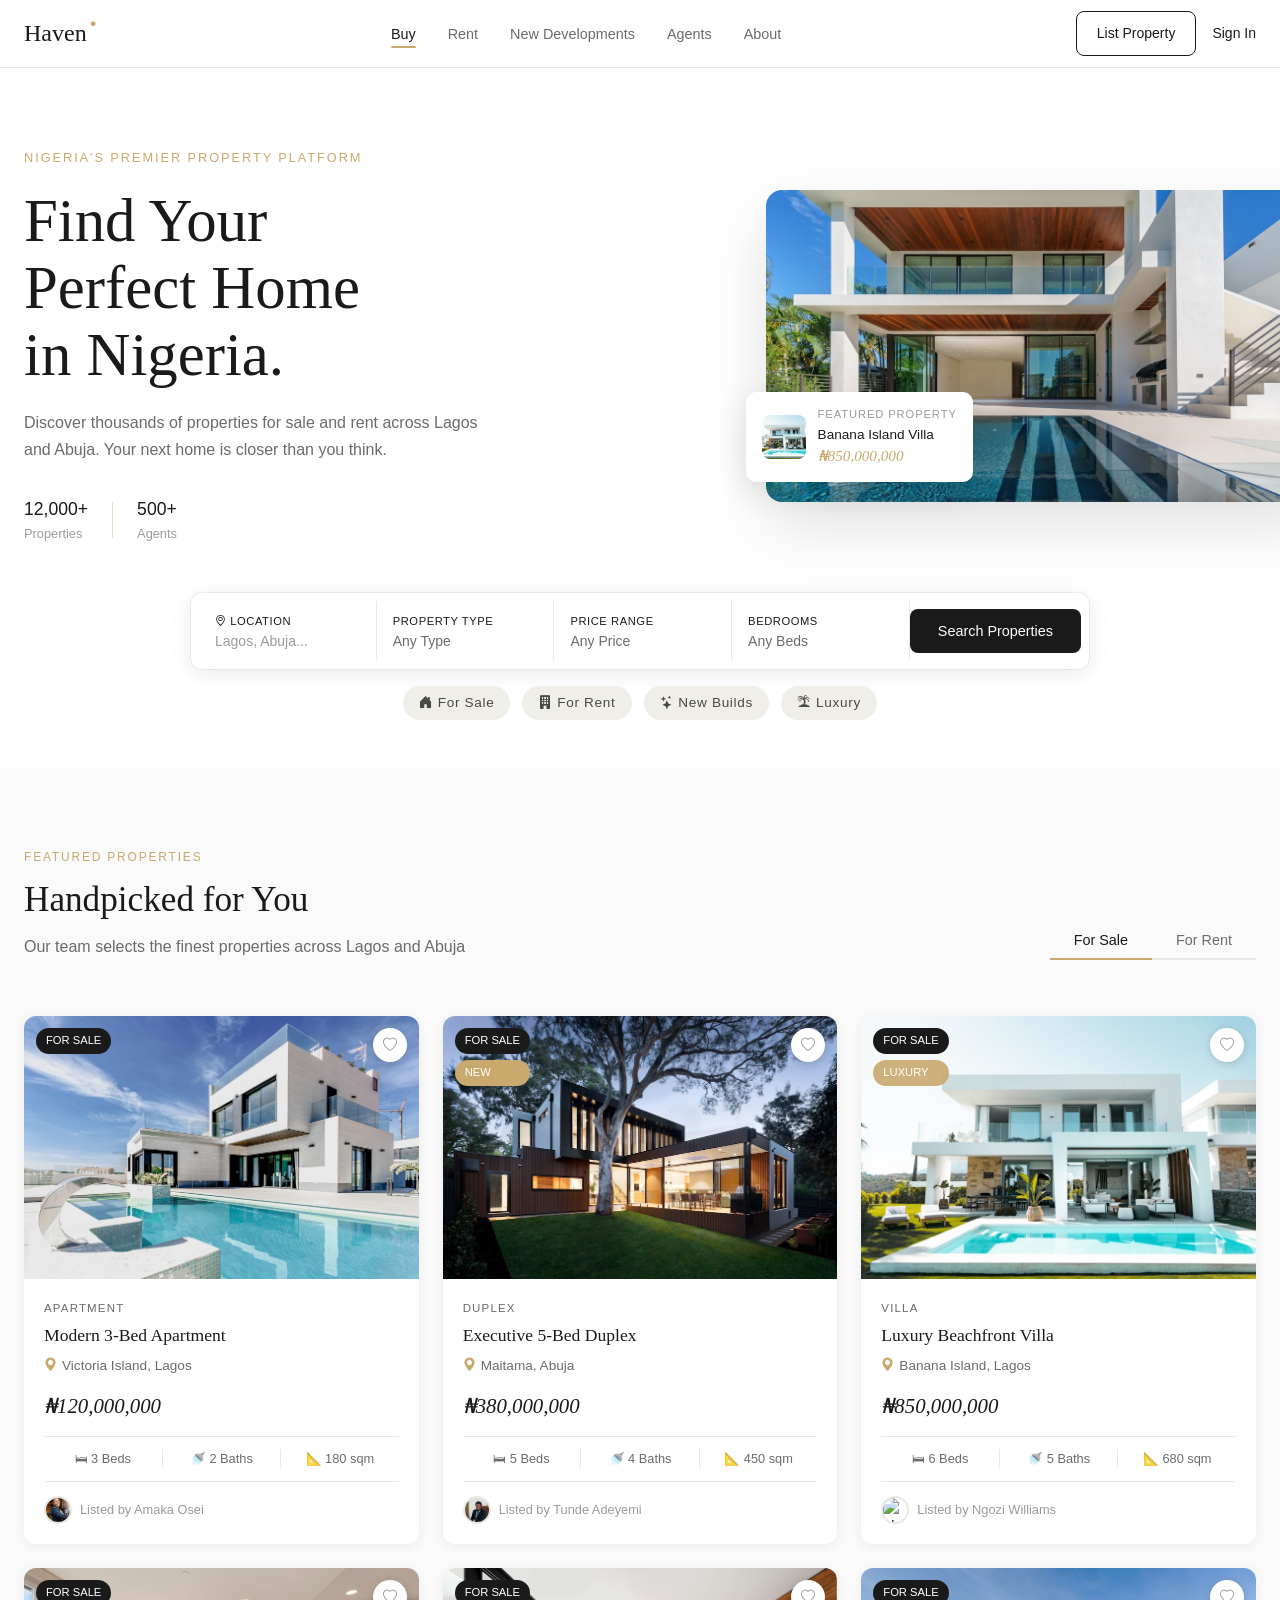
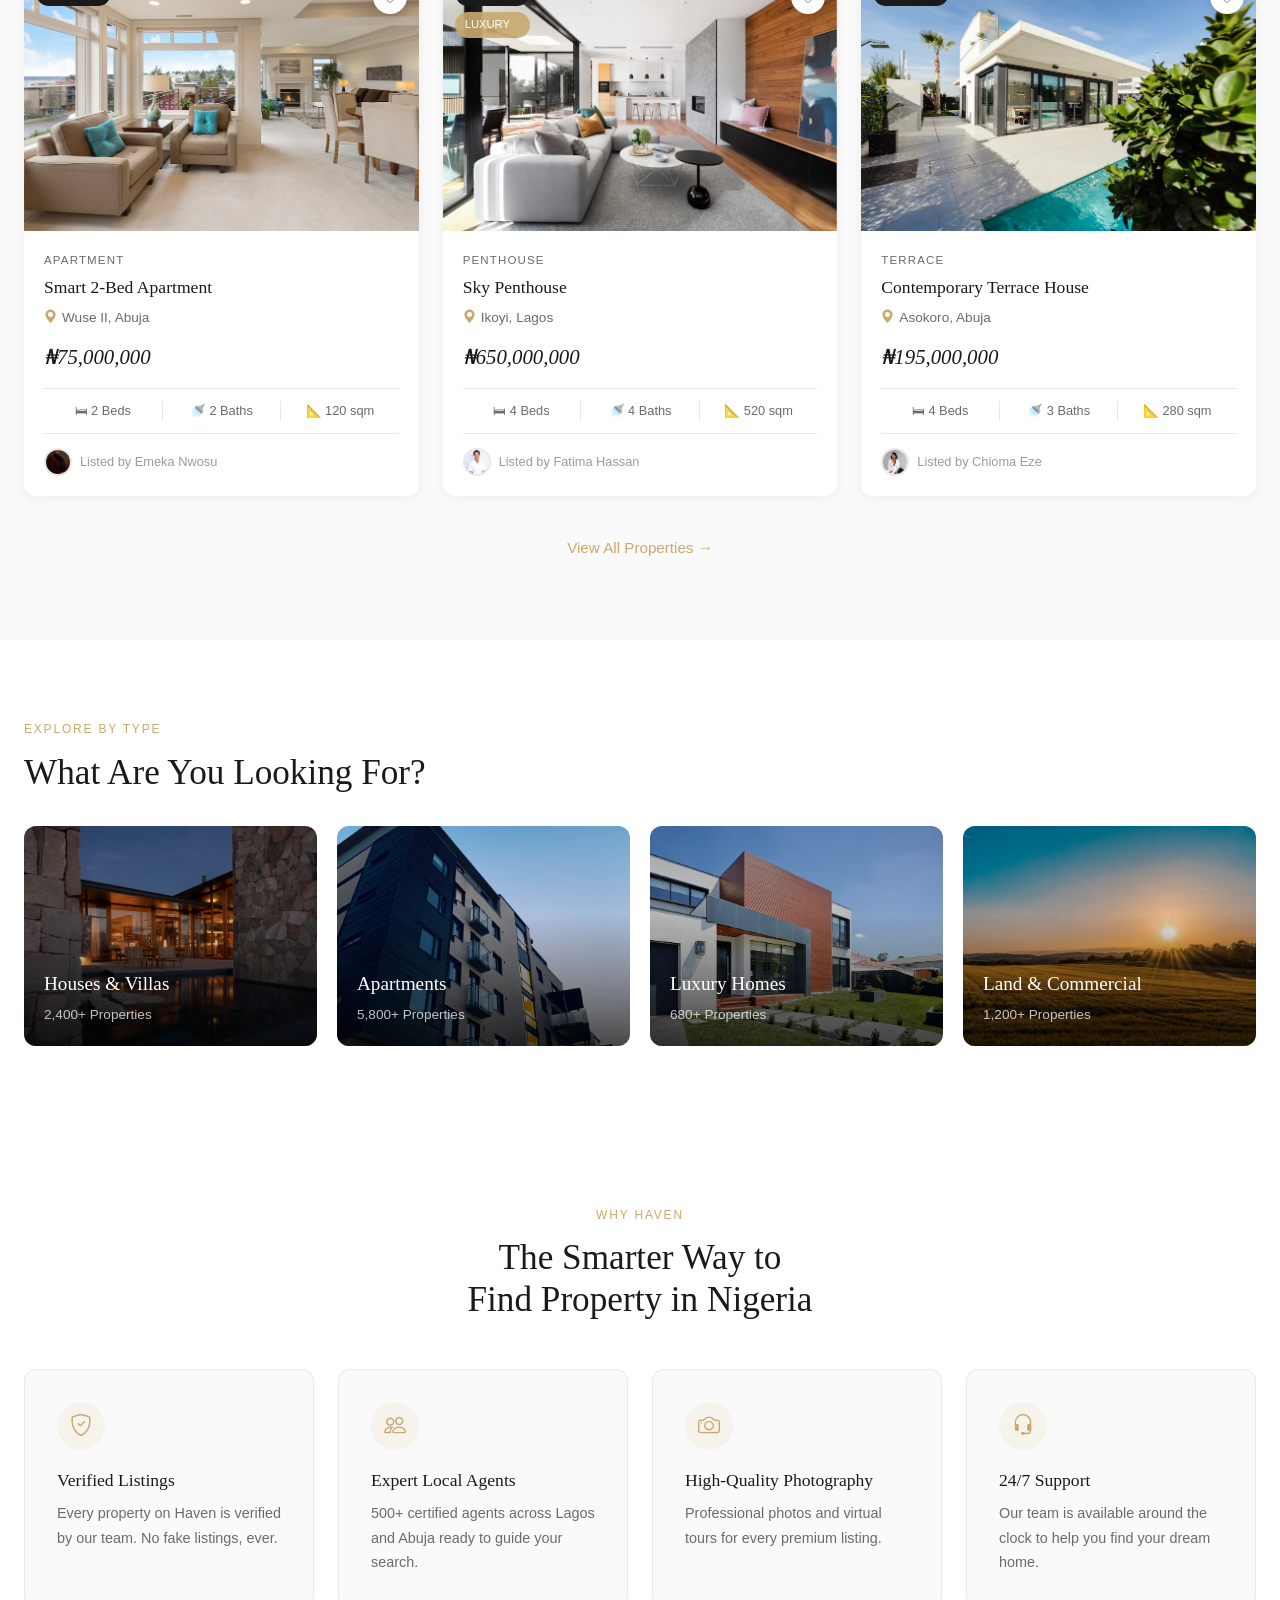
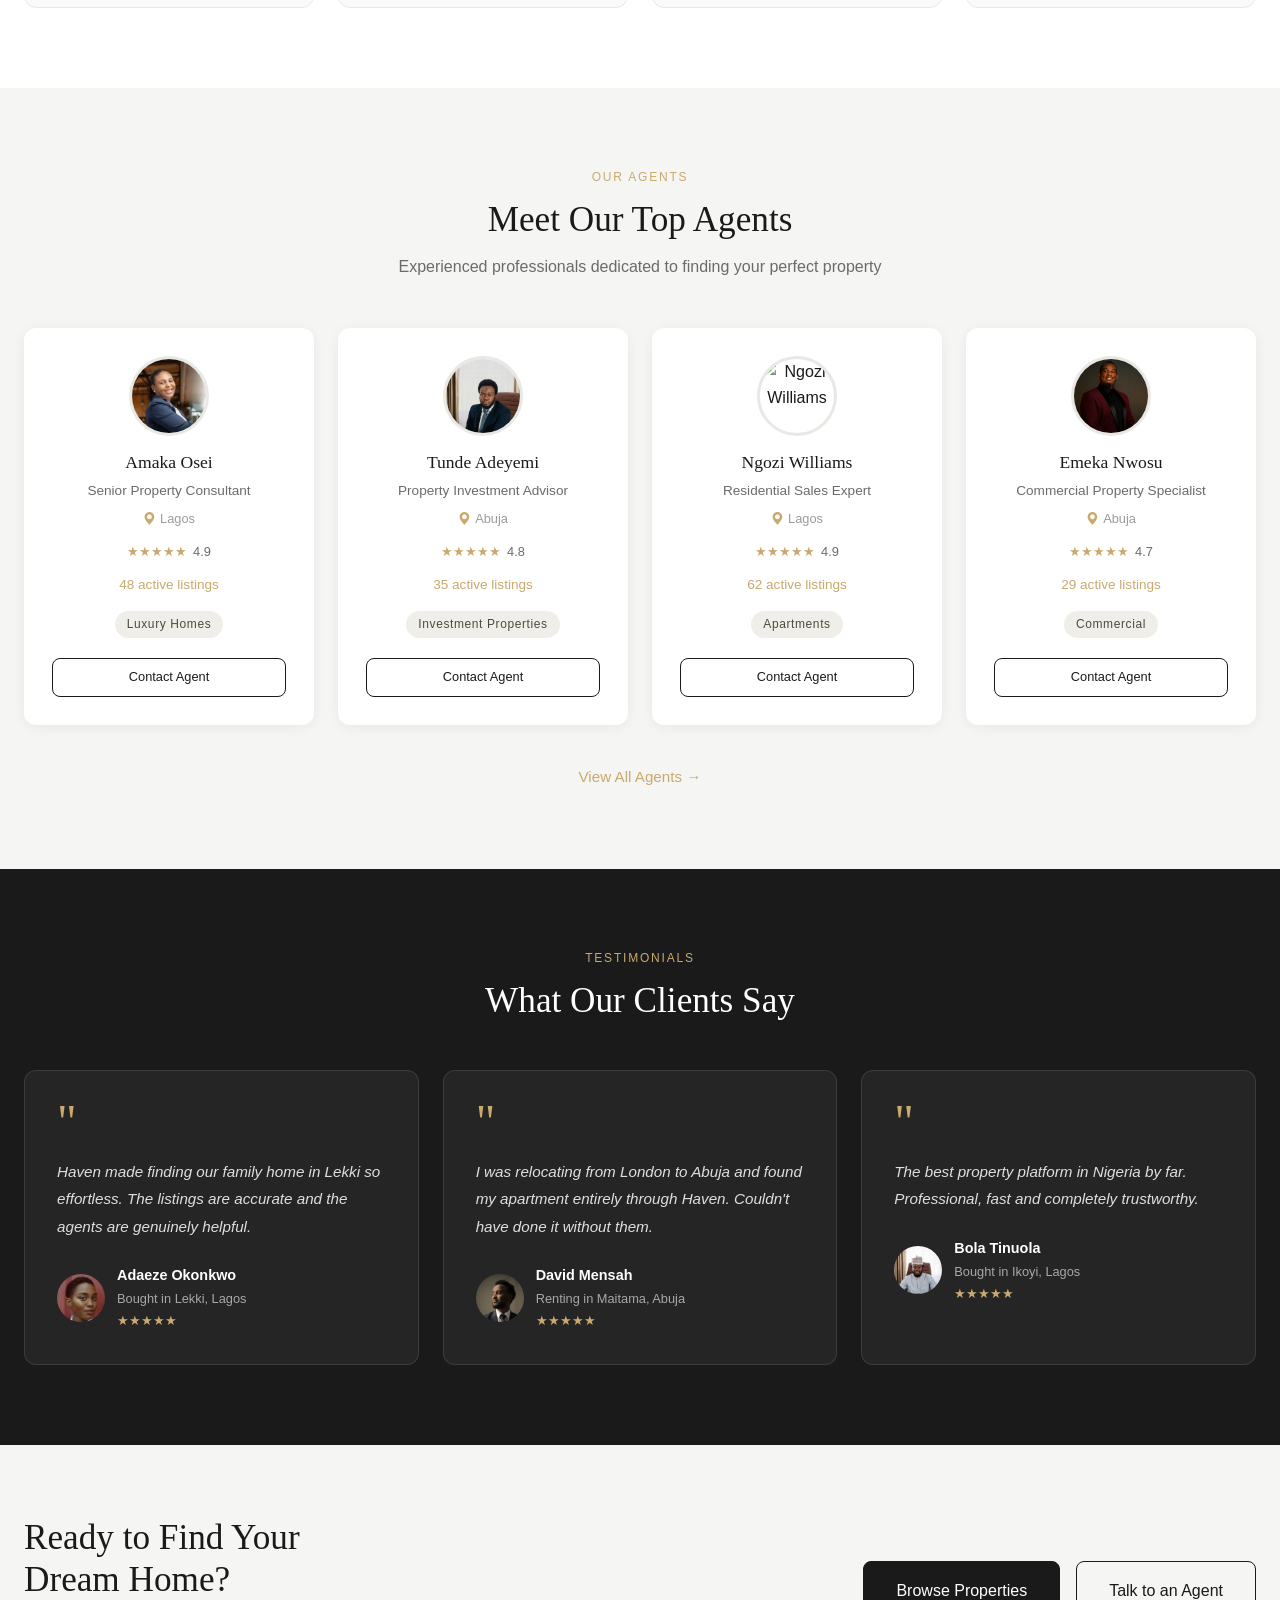
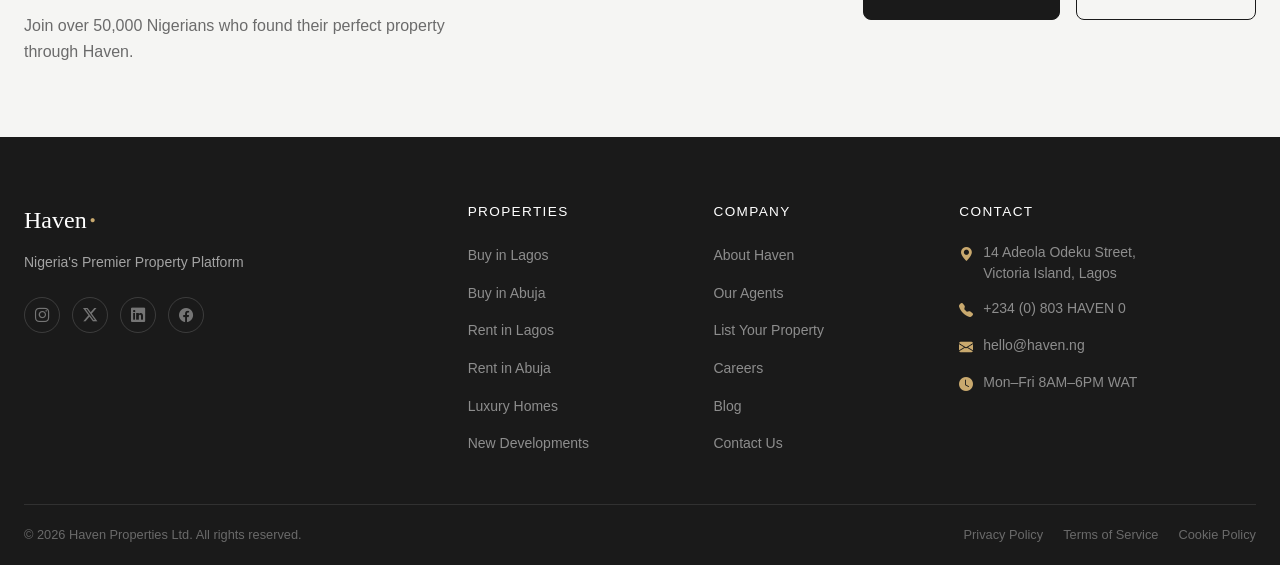
==== index.html @ 3f46017b "Initial commit - Haven real estate website" ====
<!DOCTYPE html>
<html lang="en">
<head>
  <meta charset="UTF-8">
  <meta name="viewport" content="width=device-width, initial-scale=1.0">
  <meta name="description" content="Haven — Nigeria's Premier Property Platform. Find homes for sale and rent across Lagos and Abuja.">
  <title>Haven — Nigeria's Premier Property Platform</title>
  <link rel="preload" as="image" href="assets/hero-property.jpg">
  <link rel="stylesheet" href="https://cdn.jsdelivr.net/npm/bootstrap-icons@1.11.3/font/bootstrap-icons.min.css">
  <link rel="stylesheet" href="css/style.css">
</head>
<body>

<!-- ====== NAVBAR ====== -->
<nav class="navbar" role="navigation" aria-label="Main navigation">
  <div class="container">
    <div class="navbar-inner">
      <a href="index.html" class="navbar-logo">Haven<span class="dot">●</span></a>
      <ul class="navbar-links" role="list">
        <li><a href="listings.html?type=sale" class="active">Buy</a></li>
        <li><a href="listings.html?type=rent">Rent</a></li>
        <li><a href="listings.html?type=new">New Developments</a></li>
        <li><a href="agents.html">Agents</a></li>
        <li><a href="contact.html#about">About</a></li>
      </ul>
      <div class="navbar-actions">
        <a href="contact.html" class="btn btn-outline">List Property</a>
        <a href="#" class="navbar-signin">Sign In</a>
      </div>
      <button class="hamburger" aria-label="Open navigation menu" aria-expanded="false">
        <span></span><span></span><span></span>
      </button>
    </div>
  </div>
</nav>

<!-- Mobile Nav -->
<div class="mobile-nav" role="dialog" aria-label="Mobile navigation">
  <ul class="mobile-nav-links">
    <li><a href="listings.html?type=sale">Buy</a></li>
    <li><a href="listings.html?type=rent">Rent</a></li>
    <li><a href="listings.html?type=new">New Developments</a></li>
    <li><a href="agents.html">Agents</a></li>
    <li><a href="contact.html#about">About</a></li>
  </ul>
  <div class="mobile-nav-actions">
    <a href="contact.html" class="btn btn-primary btn-full">List Property</a>
    <a href="#" class="btn btn-outline btn-full">Sign In</a>
  </div>
</div>

<!-- ====== HERO ====== -->
<section class="hero">
  <div class="container">
    <div class="hero-inner">
      <!-- Left -->
      <div class="hero-left fade-up">
        <span class="hero-label">Nigeria's Premier Property Platform</span>
        <h1 class="hero-title">Find Your<br>Perfect Home<br>in Nigeria.</h1>
        <p class="hero-sub">Discover thousands of properties for sale and rent across Lagos and Abuja. Your next home is closer than you think.</p>
        <div class="hero-stats">
          <div class="hero-stat">
            <div class="hero-stat-number"><span data-count="12000" data-suffix="+">0</span></div>
            <div class="hero-stat-label">Properties</div>
          </div>
          <div class="hero-stat-divider"></div>
          <div class="hero-stat">
            <div class="hero-stat-number"><span data-count="500" data-suffix="+">0</span></div>
            <div class="hero-stat-label">Agents</div>
          </div>
        </div>
      </div>
      <!-- Right -->
      <div class="hero-right fade-up" style="--delay:150ms" data-delay="150">
        <div class="hero-image-wrap">
          <div class="img-container img-container--hero">
            <img src="assets/hero-property.jpg" alt="Luxury property in Lagos" loading="eager">
          </div>
          <div class="hero-featured-card">
            <div class="hero-featured-thumb">
              <img src="assets/property-3.jpg" alt="Banana Island Villa">
            </div>
            <div>
              <div class="hero-featured-label">Featured Property</div>
              <div class="hero-featured-name">Banana Island Villa</div>
              <div class="hero-featured-price">₦850,000,000</div>
            </div>
          </div>
        </div>
      </div>
    </div>
  </div>
</section>

<!-- ====== SEARCH BAR ====== -->
<section class="search-section">
  <div class="container">
    <div class="search-bar" role="search">
      <div class="search-field">
        <label class="search-field-label"><i class="bi bi-geo-alt"></i> Location</label>
        <input type="text" name="location" placeholder="Lagos, Abuja..." aria-label="Search location">
      </div>
      <div class="search-field">
        <label class="search-field-label">Property Type</label>
        <select name="type" aria-label="Property type">
          <option value="">Any Type</option>
          <option>House</option>
          <option>Apartment</option>
          <option>Duplex</option>
          <option>Villa</option>
          <option>Land</option>
        </select>
      </div>
      <div class="search-field">
        <label class="search-field-label">Price Range</label>
        <select name="price" aria-label="Price range">
          <option value="">Any Price</option>
          <option>Under ₦50M</option>
          <option>₦50M – ₦150M</option>
          <option>₦150M – ₦500M</option>
          <option>₦500M+</option>
          <option>Under ₦500k/mo (rent)</option>
          <option>₦500k – ₦2M/mo</option>
        </select>
      </div>
      <div class="search-field">
        <label class="search-field-label">Bedrooms</label>
        <select name="beds" aria-label="Number of bedrooms">
          <option value="">Any Beds</option>
          <option>Studio</option>
          <option>1</option>
          <option>2</option>
          <option>3</option>
          <option>4</option>
          <option>5+</option>
        </select>
      </div>
      <button class="search-btn" type="button" aria-label="Search properties">Search Properties</button>
    </div>
    <div class="search-quick-filters" role="list">
      <span class="tag" role="listitem"><!--🏠--><i class="bi bi-house-door-fill"></i> For Sale</span>
      <span class="tag" role="listitem"><!--🏢--><i class="bi bi-building-fill"></i> For Rent</span>
      <span class="tag" role="listitem"><!--✨--><i class="bi bi-stars"></i> New Builds</span>
      <span class="tag" role="listitem">🏝 Luxury</span>
    </div>
  </div>
</section>

<!-- ====== FEATURED LISTINGS ====== -->
<section class="section" style="background:#FAFAFA;">
  <div class="container">
    <div class="featured-header">
      <div class="featured-top">
        <div>
          <span class="section-label">Featured Properties</span>
          <h2 class="section-heading">Handpicked for You</h2>
          <p class="section-sub">Our team selects the finest properties across Lagos and Abuja</p>
        </div>
        <div class="tabs" role="tablist">
          <button class="tab-btn active" role="tab" data-tab="sale" aria-selected="true">For Sale</button>
          <button class="tab-btn" role="tab" data-tab="rent" aria-selected="false">For Rent</button>
        </div>
      </div>
    </div>

    <!-- FOR SALE -->
    <div data-tab-content="sale">
      <div class="properties-grid">
        <!-- Card 1 -->
        <a href="property.html" class="property-card fade-up" data-beds="3" data-price="120000000" data-listing-type="sale">
          <div class="card-img-wrap">
            <div class="img-container img-container--card">
              <img src="assets/property-1.jpg" alt="Modern 3-Bed Apartment Victoria Island" loading="lazy">
            </div>
            <div class="card-badges">
              <span class="card-badge-sale">FOR SALE</span>
            </div>
            <button class="card-wishlist" data-id="p1" aria-label="Save to wishlist"><i class="bi bi-heart"></i></button>
          </div>
          <div class="card-body">
            <div class="card-type">Apartment</div>
            <h3 class="card-name">Modern 3-Bed Apartment</h3>
            <div class="card-location"><i class="bi bi-geo-alt-fill"></i> Victoria Island, Lagos</div>
            <div class="card-price">₦120,000,000</div>
            <div class="card-features">
              <span class="card-feature">🛏 3 Beds</span>
              <span class="card-feature">🚿 2 Baths</span>
              <span class="card-feature">📐 180 sqm</span>
            </div>
            <div class="card-agent">
              <div class="card-agent-photo"><img src="assets/agent-1.jpg" alt="Amaka Osei"></div>
              <span class="card-agent-name">Listed by Amaka Osei</span>
            </div>
          </div>
        </a>

        <!-- Card 2 -->
        <a href="property.html" class="property-card fade-up" data-beds="5" data-price="380000000" data-listing-type="sale">
          <div class="card-img-wrap">
            <div class="img-container img-container--card">
              <img src="assets/property-2.jpg" alt="Executive 5-Bed Duplex Maitama" loading="lazy">
            </div>
            <div class="card-badges">
              <span class="card-badge-sale">FOR SALE</span>
              <span class="card-badge-new">NEW</span>
            </div>
            <button class="card-wishlist" data-id="p2" aria-label="Save to wishlist"><i class="bi bi-heart"></i></button>
          </div>
          <div class="card-body">
            <div class="card-type">Duplex</div>
            <h3 class="card-name">Executive 5-Bed Duplex</h3>
            <div class="card-location"><i class="bi bi-geo-alt-fill"></i> Maitama, Abuja</div>
            <div class="card-price">₦380,000,000</div>
            <div class="card-features">
              <span class="card-feature">🛏 5 Beds</span>
              <span class="card-feature">🚿 4 Baths</span>
              <span class="card-feature">📐 450 sqm</span>
            </div>
            <div class="card-agent">
              <div class="card-agent-photo"><img src="assets/agent-2.jpg" alt="Tunde Adeyemi"></div>
              <span class="card-agent-name">Listed by Tunde Adeyemi</span>
            </div>
          </div>
        </a>

        <!-- Card 3 -->
        <a href="property.html" class="property-card fade-up" data-beds="6" data-price="850000000" data-listing-type="sale">
          <div class="card-img-wrap">
            <div class="img-container img-container--card">
              <img src="assets/property-3.jpg" alt="Luxury Beachfront Villa Banana Island" loading="lazy">
            </div>
            <div class="card-badges">
              <span class="card-badge-sale">FOR SALE</span>
              <span class="card-badge-luxury">LUXURY</span>
            </div>
            <button class="card-wishlist" data-id="p3" aria-label="Save to wishlist"><i class="bi bi-heart"></i></button>
          </div>
          <div class="card-body">
            <div class="card-type">Villa</div>
            <h3 class="card-name">Luxury Beachfront Villa</h3>
            <div class="card-location"><i class="bi bi-geo-alt-fill"></i> Banana Island, Lagos</div>
            <div class="card-price">₦850,000,000</div>
            <div class="card-features">
              <span class="card-feature">🛏 6 Beds</span>
              <span class="card-feature">🚿 5 Baths</span>
              <span class="card-feature">📐 680 sqm</span>
            </div>
            <div class="card-agent">
              <div class="card-agent-photo"><img src="assets/agent-3.jpg" alt="Ngozi Williams"></div>
              <span class="card-agent-name">Listed by Ngozi Williams</span>
            </div>
          </div>
        </a>

        <!-- Card 4 -->
        <a href="property.html" class="property-card fade-up" data-beds="2" data-price="75000000" data-listing-type="sale">
          <div class="card-img-wrap">
            <div class="img-container img-container--card">
              <img src="assets/property-4.jpg" alt="Smart 2-Bed Apartment Wuse II" loading="lazy">
            </div>
            <div class="card-badges">
              <span class="card-badge-sale">FOR SALE</span>
            </div>
            <button class="card-wishlist" data-id="p4" aria-label="Save to wishlist"><i class="bi bi-heart"></i></button>
          </div>
          <div class="card-body">
            <div class="card-type">Apartment</div>
            <h3 class="card-name">Smart 2-Bed Apartment</h3>
            <div class="card-location"><i class="bi bi-geo-alt-fill"></i> Wuse II, Abuja</div>
            <div class="card-price">₦75,000,000</div>
            <div class="card-features">
              <span class="card-feature">🛏 2 Beds</span>
              <span class="card-feature">🚿 2 Baths</span>
              <span class="card-feature">📐 120 sqm</span>
            </div>
            <div class="card-agent">
              <div class="card-agent-photo"><img src="assets/agent-4.jpg" alt="Emeka Nwosu"></div>
              <span class="card-agent-name">Listed by Emeka Nwosu</span>
            </div>
          </div>
        </a>

        <!-- Card 5 -->
        <a href="property.html" class="property-card fade-up" data-beds="4" data-price="650000000" data-listing-type="sale">
          <div class="card-img-wrap">
            <div class="img-container img-container--card">
              <img src="assets/property-5.jpg" alt="Sky Penthouse Ikoyi" loading="lazy">
            </div>
            <div class="card-badges">
              <span class="card-badge-sale">FOR SALE</span>
              <span class="card-badge-luxury">LUXURY</span>
            </div>
            <button class="card-wishlist" data-id="p5" aria-label="Save to wishlist"><i class="bi bi-heart"></i></button>
          </div>
          <div class="card-body">
            <div class="card-type">Penthouse</div>
            <h3 class="card-name">Sky Penthouse</h3>
            <div class="card-location"><i class="bi bi-geo-alt-fill"></i> Ikoyi, Lagos</div>
            <div class="card-price">₦650,000,000</div>
            <div class="card-features">
              <span class="card-feature">🛏 4 Beds</span>
              <span class="card-feature">🚿 4 Baths</span>
              <span class="card-feature">📐 520 sqm</span>
            </div>
            <div class="card-agent">
              <div class="card-agent-photo"><img src="assets/agent-5.jpg" alt="Fatima Hassan"></div>
              <span class="card-agent-name">Listed by Fatima Hassan</span>
            </div>
          </div>
        </a>

        <!-- Card 6 -->
        <a href="property.html" class="property-card fade-up" data-beds="4" data-price="195000000" data-listing-type="sale">
          <div class="card-img-wrap">
            <div class="img-container img-container--card">
              <img src="assets/property-6.jpg" alt="Contemporary Terrace House Asokoro" loading="lazy">
            </div>
            <div class="card-badges">
              <span class="card-badge-sale">FOR SALE</span>
            </div>
            <button class="card-wishlist" data-id="p6" aria-label="Save to wishlist"><i class="bi bi-heart"></i></button>
          </div>
          <div class="card-body">
            <div class="card-type">Terrace</div>
            <h3 class="card-name">Contemporary Terrace House</h3>
            <div class="card-location"><i class="bi bi-geo-alt-fill"></i> Asokoro, Abuja</div>
            <div class="card-price">₦195,000,000</div>
            <div class="card-features">
              <span class="card-feature">🛏 4 Beds</span>
              <span class="card-feature">🚿 3 Baths</span>
              <span class="card-feature">📐 280 sqm</span>
            </div>
            <div class="card-agent">
              <div class="card-agent-photo"><img src="assets/agent-6.jpg" alt="Chioma Eze"></div>
              <span class="card-agent-name">Listed by Chioma Eze</span>
            </div>
          </div>
        </a>
      </div>
    </div>

    <!-- FOR RENT -->
    <div data-tab-content="rent" class="hidden">
      <div class="properties-grid">
        <a href="property.html" class="property-card fade-up" data-beds="2" data-price="850000" data-listing-type="rent">
          <div class="card-img-wrap">
            <div class="img-container img-container--card">
              <img src="assets/rent-1.jpg" alt="Furnished 2-Bed Flat Oniru" loading="lazy">
            </div>
            <div class="card-badges"><span class="card-badge-sale">FOR RENT</span></div>
            <button class="card-wishlist" data-id="r1" aria-label="Save to wishlist"><i class="bi bi-heart"></i></button>
          </div>
          <div class="card-body">
            <div class="card-type">Apartment</div>
            <h3 class="card-name">Furnished 2-Bed Flat</h3>
            <div class="card-location"><i class="bi bi-geo-alt-fill"></i> Oniru, Lagos</div>
            <div class="card-price">₦850,000/month</div>
            <div class="card-features">
              <span class="card-feature">🛏 2 Beds</span>
              <span class="card-feature">🚿 1 Bath</span>
              <span class="card-feature">📐 95 sqm</span>
            </div>
            <div class="card-agent">
              <div class="card-agent-photo"><img src="assets/agent-1.jpg" alt="Amaka Osei"></div>
              <span class="card-agent-name">Listed by Amaka Osei</span>
            </div>
          </div>
        </a>

        <a href="property.html" class="property-card fade-up" data-beds="3" data-price="1200000" data-listing-type="rent">
          <div class="card-img-wrap">
            <div class="img-container img-container--card">
              <img src="assets/rent-2.jpg" alt="3-Bed Serviced Apartment Garki" loading="lazy">
            </div>
            <div class="card-badges"><span class="card-badge-sale">FOR RENT</span></div>
            <button class="card-wishlist" data-id="r2" aria-label="Save to wishlist"><i class="bi bi-heart"></i></button>
          </div>
          <div class="card-body">
            <div class="card-type">Apartment</div>
            <h3 class="card-name">3-Bed Serviced Apartment</h3>
            <div class="card-location"><i class="bi bi-geo-alt-fill"></i> Garki, Abuja</div>
            <div class="card-price">₦1,200,000/month</div>
            <div class="card-features">
              <span class="card-feature">🛏 3 Beds</span>
              <span class="card-feature">🚿 2 Baths</span>
              <span class="card-feature">📐 160 sqm</span>
            </div>
            <div class="card-agent">
              <div class="card-agent-photo"><img src="assets/agent-2.jpg" alt="Tunde Adeyemi"></div>
              <span class="card-agent-name">Listed by Tunde Adeyemi</span>
            </div>
          </div>
        </a>

        <a href="property.html" class="property-card fade-up" data-beds="4" data-price="2500000" data-listing-type="rent">
          <div class="card-img-wrap">
            <div class="img-container img-container--card">
              <img src="assets/rent-3.jpg" alt="4-Bed Detached House Lekki Phase 2" loading="lazy">
            </div>
            <div class="card-badges"><span class="card-badge-sale">FOR RENT</span></div>
            <button class="card-wishlist" data-id="r3" aria-label="Save to wishlist"><i class="bi bi-heart"></i></button>
          </div>
          <div class="card-body">
            <div class="card-type">House</div>
            <h3 class="card-name">4-Bed Detached House</h3>
            <div class="card-location"><i class="bi bi-geo-alt-fill"></i> Lekki Phase 2, Lagos</div>
            <div class="card-price">₦2,500,000/month</div>
            <div class="card-features">
              <span class="card-feature">🛏 4 Beds</span>
              <span class="card-feature">🚿 3 Baths</span>
              <span class="card-feature">📐 320 sqm</span>
            </div>
            <div class="card-agent">
              <div class="card-agent-photo"><img src="assets/agent-3.jpg" alt="Ngozi Williams"></div>
              <span class="card-agent-name">Listed by Ngozi Williams</span>
            </div>
          </div>
        </a>

        <a href="property.html" class="property-card fade-up" data-beds="0" data-price="450000" data-listing-type="rent">
          <div class="card-img-wrap">
            <div class="img-container img-container--card">
              <img src="assets/rent-4.jpg" alt="Studio Service Apartment CBD Abuja" loading="lazy">
            </div>
            <div class="card-badges"><span class="card-badge-sale">FOR RENT</span></div>
            <button class="card-wishlist" data-id="r4" aria-label="Save to wishlist"><i class="bi bi-heart"></i></button>
          </div>
          <div class="card-body">
            <div class="card-type">Studio</div>
            <h3 class="card-name">Studio Service Apartment</h3>
            <div class="card-location"><i class="bi bi-geo-alt-fill"></i> Central Business District, Abuja</div>
            <div class="card-price">₦450,000/month</div>
            <div class="card-features">
              <span class="card-feature">🛏 Studio</span>
              <span class="card-feature">🚿 1 Bath</span>
              <span class="card-feature">📐 45 sqm</span>
            </div>
            <div class="card-agent">
              <div class="card-agent-photo"><img src="assets/agent-4.jpg" alt="Emeka Nwosu"></div>
              <span class="card-agent-name">Listed by Emeka Nwosu</span>
            </div>
          </div>
        </a>
      </div>
    </div>

    <a href="listings.html" class="view-all">View All Properties →</a>
  </div>
</section>

<!-- ====== CATEGORIES ====== -->
<section class="section" style="background:#FFFFFF;">
  <div class="container">
    <span class="section-label">Explore by Type</span>
    <h2 class="section-heading">What Are You Looking For?</h2>
    <div class="categories-grid" style="margin-top:32px;">
      <a href="listings.html?type=house" class="category-card fade-up">
        <div class="img-container" style="padding-bottom:75%;">
          <img src="assets/category-house.jpg" alt="Houses and Villas" loading="lazy">
        </div>
        <div class="category-overlay"></div>
        <div class="category-content">
          <div class="category-title">Houses &amp; Villas</div>
          <div class="category-count">2,400+ Properties</div>
        </div>
      </a>
      <a href="listings.html?type=apartment" class="category-card fade-up">
        <div class="img-container" style="padding-bottom:75%;">
          <img src="assets/category-apartment.jpg" alt="Apartments" loading="lazy">
        </div>
        <div class="category-overlay"></div>
        <div class="category-content">
          <div class="category-title">Apartments</div>
          <div class="category-count">5,800+ Properties</div>
        </div>
      </a>
      <a href="listings.html?type=luxury" class="category-card fade-up">
        <div class="img-container" style="padding-bottom:75%;">
          <img src="assets/category-luxury.jpg" alt="Luxury Homes" loading="lazy">
        </div>
        <div class="category-overlay"></div>
        <div class="category-content">
          <div class="category-title">Luxury Homes</div>
          <div class="category-count">680+ Properties</div>
        </div>
      </a>
      <a href="listings.html?type=land" class="category-card fade-up">
        <div class="img-container" style="padding-bottom:75%;">
          <img src="assets/category-land.jpg" alt="Land and Commercial" loading="lazy">
        </div>
        <div class="category-overlay"></div>
        <div class="category-content">
          <div class="category-title">Land &amp; Commercial</div>
          <div class="category-count">1,200+ Properties</div>
        </div>
      </a>
    </div>
  </div>
</section>

<!-- ====== WHY HAVEN ====== -->
<section class="section" style="background:#FFFFFF;">
  <div class="container">
    <div style="text-align:center;margin-bottom:48px;">
      <span class="section-label">Why Haven</span>
      <h2 class="section-heading">The Smarter Way to<br>Find Property in Nigeria</h2>
    </div>
    <div class="features-grid">
      <div class="feature-card fade-up">
        <div class="feature-icon"><i class="bi bi-shield-check"></i></div>
        <h3 class="feature-title">Verified Listings</h3>
        <p class="feature-body">Every property on Haven is verified by our team. No fake listings, ever.</p>
      </div>
      <div class="feature-card fade-up">
        <div class="feature-icon"><i class="bi bi-people"></i></div>
        <h3 class="feature-title">Expert Local Agents</h3>
        <p class="feature-body">500+ certified agents across Lagos and Abuja ready to guide your search.</p>
      </div>
      <div class="feature-card fade-up">
        <div class="feature-icon"><i class="bi bi-camera"></i></div>
        <h3 class="feature-title">High-Quality Photography</h3>
        <p class="feature-body">Professional photos and virtual tours for every premium listing.</p>
      </div>
      <div class="feature-card fade-up">
        <div class="feature-icon"><i class="bi bi-headset"></i></div>
        <h3 class="feature-title">24/7 Support</h3>
        <p class="feature-body">Our team is available around the clock to help you find your dream home.</p>
      </div>
    </div>
  </div>
</section>

<!-- ====== FEATURED AGENTS ====== -->
<section class="section section-alt">
  <div class="container">
    <div style="text-align:center;margin-bottom:48px;">
      <span class="section-label">Our Agents</span>
      <h2 class="section-heading">Meet Our Top Agents</h2>
      <p class="section-sub" style="margin:0 auto;">Experienced professionals dedicated to finding your perfect property</p>
    </div>
    <div class="agents-grid">
      <!-- Agent 1 -->
      <div class="agent-card fade-up">
        <div class="agent-photo-wrap">
          <img src="assets/agent-1.jpg" alt="Amaka Osei" loading="lazy">
        </div>
        <h3 class="agent-name">Amaka Osei</h3>
        <p class="agent-title">Senior Property Consultant</p>
        <div class="agent-location"><i class="bi bi-geo-alt-fill"></i> Lagos</div>
        <div class="agent-rating">
          <span class="stars">★★★★★</span>
          <span style="font-size:0.8rem;color:#6B6B6B;">4.9</span>
        </div>
        <div class="agent-stats">48 active listings</div>
        <div class="agent-specialty"><span class="tag">Luxury Homes</span></div>
        <a href="agents.html" class="btn btn-outline btn-full btn-sm">Contact Agent</a>
      </div>
      <!-- Agent 2 -->
      <div class="agent-card fade-up">
        <div class="agent-photo-wrap">
          <img src="assets/agent-2.jpg" alt="Tunde Adeyemi" loading="lazy">
        </div>
        <h3 class="agent-name">Tunde Adeyemi</h3>
        <p class="agent-title">Property Investment Advisor</p>
        <div class="agent-location"><i class="bi bi-geo-alt-fill"></i> Abuja</div>
        <div class="agent-rating">
          <span class="stars">★★★★★</span>
          <span style="font-size:0.8rem;color:#6B6B6B;">4.8</span>
        </div>
        <div class="agent-stats">35 active listings</div>
        <div class="agent-specialty"><span class="tag">Investment Properties</span></div>
        <a href="agents.html" class="btn btn-outline btn-full btn-sm">Contact Agent</a>
      </div>
      <!-- Agent 3 -->
      <div class="agent-card fade-up">
        <div class="agent-photo-wrap">
          <img src="assets/agent-3.jpg" alt="Ngozi Williams" loading="lazy">
        </div>
        <h3 class="agent-name">Ngozi Williams</h3>
        <p class="agent-title">Residential Sales Expert</p>
        <div class="agent-location"><i class="bi bi-geo-alt-fill"></i> Lagos</div>
        <div class="agent-rating">
          <span class="stars">★★★★★</span>
          <span style="font-size:0.8rem;color:#6B6B6B;">4.9</span>
        </div>
        <div class="agent-stats">62 active listings</div>
        <div class="agent-specialty"><span class="tag">Apartments</span></div>
        <a href="agents.html" class="btn btn-outline btn-full btn-sm">Contact Agent</a>
      </div>
      <!-- Agent 4 -->
      <div class="agent-card fade-up">
        <div class="agent-photo-wrap">
          <img src="assets/agent-4.jpg" alt="Emeka Nwosu" loading="lazy">
        </div>
        <h3 class="agent-name">Emeka Nwosu</h3>
        <p class="agent-title">Commercial Property Specialist</p>
        <div class="agent-location"><i class="bi bi-geo-alt-fill"></i> Abuja</div>
        <div class="agent-rating">
          <span class="stars">★★★★★</span>
          <span style="font-size:0.8rem;color:#6B6B6B;">4.7</span>
        </div>
        <div class="agent-stats">29 active listings</div>
        <div class="agent-specialty"><span class="tag">Commercial</span></div>
        <a href="agents.html" class="btn btn-outline btn-full btn-sm">Contact Agent</a>
      </div>
    </div>
    <a href="agents.html" class="view-all">View All Agents →</a>
  </div>
</section>

<!-- ====== TESTIMONIALS ====== -->
<section class="section section-dark">
  <div class="container">
    <div style="text-align:center;margin-bottom:48px;">
      <span class="section-label">Testimonials</span>
      <h2 class="section-heading" style="color:#FFFFFF;">What Our Clients Say</h2>
    </div>
    <div class="testimonials-grid">
      <div class="testimonial-card fade-up">
        <div class="testimonial-quote">"</div>
        <p class="testimonial-text">Haven made finding our family home in Lekki so effortless. The listings are accurate and the agents are genuinely helpful.</p>
        <div class="testimonial-author">
          <div class="testimonial-photo"><img src="assets/testimonial-1.jpg" alt="Adaeze Okonkwo" loading="lazy"></div>
          <div>
            <div class="testimonial-name">Adaeze Okonkwo</div>
            <div class="testimonial-info">Bought in Lekki, Lagos</div>
            <div class="stars" style="font-size:0.8rem;margin-top:2px;">★★★★★</div>
          </div>
        </div>
      </div>
      <div class="testimonial-card fade-up">
        <div class="testimonial-quote">"</div>
        <p class="testimonial-text">I was relocating from London to Abuja and found my apartment entirely through Haven. Couldn't have done it without them.</p>
        <div class="testimonial-author">
          <div class="testimonial-photo"><img src="assets/testimonial-2.jpg" alt="David Mensah" loading="lazy"></div>
          <div>
            <div class="testimonial-name">David Mensah</div>
            <div class="testimonial-info">Renting in Maitama, Abuja</div>
            <div class="stars" style="font-size:0.8rem;margin-top:2px;">★★★★★</div>
          </div>
        </div>
      </div>
      <div class="testimonial-card fade-up">
        <div class="testimonial-quote">"</div>
        <p class="testimonial-text">The best property platform in Nigeria by far. Professional, fast and completely trustworthy.</p>
        <div class="testimonial-author">
          <div class="testimonial-photo"><img src="assets/testimonial-3.jpg" alt="Bola Tinuola" loading="lazy"></div>
          <div>
            <div class="testimonial-name">Bola Tinuola</div>
            <div class="testimonial-info">Bought in Ikoyi, Lagos</div>
            <div class="stars" style="font-size:0.8rem;margin-top:2px;">★★★★★</div>
          </div>
        </div>
      </div>
    </div>
  </div>
</section>

<!-- ====== CTA BAND ====== -->
<section class="section section-alt cta-band">
  <div class="container">
    <div class="cta-inner">
      <div class="fade-up">
        <h2 class="cta-title">Ready to Find Your<br>Dream Home?</h2>
        <p class="cta-sub">Join over 50,000 Nigerians who found their perfect property through Haven.</p>
      </div>
      <div class="cta-actions fade-up">
        <a href="listings.html" class="btn btn-primary btn-lg">Browse Properties</a>
        <a href="agents.html" class="btn btn-outline btn-lg">Talk to an Agent</a>
      </div>
    </div>
  </div>
</section>

<!-- ====== FOOTER ====== -->
<footer class="footer">
  <div class="container">
    <div class="footer-grid">
      <div>
        <div class="footer-logo">Haven<span class="dot" style="color:#C9A96E;font-size:0.6rem;margin-left:1px;">●</span></div>
        <p class="footer-tagline">Nigeria's Premier Property Platform</p>
        <div class="footer-socials">
          <a href="#" aria-label="Instagram"><i class="bi bi-instagram"></i></a>
          <a href="#" aria-label="Twitter/X"><i class="bi bi-twitter-x"></i></a>
          <a href="#" aria-label="LinkedIn"><i class="bi bi-linkedin"></i></a>
          <a href="#" aria-label="Facebook"><i class="bi bi-facebook"></i></a>
        </div>
      </div>
      <div>
        <div class="footer-col-title">Properties</div>
        <ul class="footer-links">
          <li><a href="listings.html?location=lagos&type=sale">Buy in Lagos</a></li>
          <li><a href="listings.html?location=abuja&type=sale">Buy in Abuja</a></li>
          <li><a href="listings.html?location=lagos&type=rent">Rent in Lagos</a></li>
          <li><a href="listings.html?location=abuja&type=rent">Rent in Abuja</a></li>
          <li><a href="listings.html?type=luxury">Luxury Homes</a></li>
          <li><a href="listings.html?type=new">New Developments</a></li>
        </ul>
      </div>
      <div>
        <div class="footer-col-title">Company</div>
        <ul class="footer-links">
          <li><a href="contact.html#about">About Haven</a></li>
          <li><a href="agents.html">Our Agents</a></li>
          <li><a href="contact.html">List Your Property</a></li>
          <li><a href="#">Careers</a></li>
          <li><a href="#">Blog</a></li>
          <li><a href="contact.html">Contact Us</a></li>
        </ul>
      </div>
      <div>
        <div class="footer-col-title">Contact</div>
        <div class="footer-contact-item"><i class="bi bi-geo-alt-fill"></i> <span>14 Adeola Odeku Street,<br>Victoria Island, Lagos</span></div>
        <div class="footer-contact-item"><i class="bi bi-telephone-fill"></i> <span>+234 (0) 803 HAVEN 0</span></div>
        <div class="footer-contact-item"><i class="bi bi-envelope-fill"></i> <span>hello@haven.ng</span></div>
        <div class="footer-contact-item"><i class="bi bi-clock-fill"></i> <span>Mon–Fri 8AM–6PM WAT</span></div>
      </div>
    </div>
    <div class="footer-bottom">
      <span class="footer-copyright">© 2026 Haven Properties Ltd. All rights reserved.</span>
      <div class="footer-legal">
        <a href="#">Privacy Policy</a>
        <a href="#">Terms of Service</a>
        <a href="#">Cookie Policy</a>
      </div>
    </div>
  </div>
</footer>

<!-- Scroll to top -->
<button class="scroll-top" aria-label="Scroll to top"><i class="bi bi-arrow-up"></i></button>

<script src="js/main.js"></script>
</body>
</html>
---- css/style.css ----
/* ============================================
   HAVEN — GLOBAL DESIGN SYSTEM
   Nigeria's Premier Property Platform
   ============================================ */

/* --- RESET & BASE --- */
*, *::before, *::after {
  box-sizing: border-box;
  margin: 0;
  padding: 0;
}

html, body {
  overflow-x: hidden;
  max-width: 100vw;
}

html {
  scroll-behavior: smooth;
  font-size: 16px;
}

img {
  max-width: 100%;
  height: auto;
  display: block;
}

a {
  text-decoration: none;
  color: inherit;
  transition: color 0.2s ease;
}

ul, ol {
  list-style: none;
}

button {
  cursor: pointer;
  font-family: inherit;
  border: none;
  background: none;
}

input, select, textarea {
  font-family: inherit;
  font-size: inherit;
}

/* --- FONTS --- */
@import url('https://fonts.googleapis.com/css2?family=DM+Sans:wght@300;400;500;600&family=DM+Serif+Display:ital@0;1&display=swap');

body {
  font-family: 'DM Sans', sans-serif;
  font-weight: 400;
  color: #1A1A1A;
  background-color: #FAFAFA;
  line-height: 1.6;
}

h1, h2, h3, h4, .serif {
  font-family: 'DM Serif Display', serif;
  font-weight: 400;
  line-height: 1.2;
}

/* --- COLORS (CSS Variables) --- */
:root {
  --bg: #FAFAFA;
  --white: #FFFFFF;
  --card-bg: #FFFFFF;
  --section-alt: #F5F5F3;
  --border: #E8E8E4;
  --border-hover: #C8C8C0;
  --primary: #1A1A1A;
  --gold: #C9A96E;
  --text-primary: #1A1A1A;
  --text-secondary: #6B6B6B;
  --text-muted: #9B9B9B;
  --green: #16A34A;
  --tag-bg: #F0EEE8;
  --tag-text: #4A4A44;
  --input-bg: #F5F5F3;
  --input-border: #E8E8E4;
  --shadow: rgba(0,0,0,0.06);
  --shadow-hover: rgba(0,0,0,0.12);
  --radius-card: 12px;
  --radius-btn: 8px;
  --radius-input: 8px;
}

/* --- TYPOGRAPHY SCALE --- */
h1 { font-size: clamp(1.8rem, 4vw, 3rem); }
h2 { font-size: clamp(1.4rem, 3vw, 2.2rem); }
h3 { font-size: clamp(1.1rem, 2vw, 1.4rem); }
body, p { font-size: clamp(0.875rem, 1.5vw, 1rem); }

/* --- LAYOUT --- */
.container {
  max-width: 1280px;
  width: 100%;
  margin: 0 auto;
  padding: 0 24px;
}

.section {
  padding: 80px 0;
}

.section-alt {
  background: var(--section-alt);
}

.section-dark {
  background: #1A1A1A;
}

/* --- SECTION LABELS --- */
.section-label {
  font-family: 'DM Sans', sans-serif;
  font-weight: 500;
  font-size: 0.75rem;
  color: var(--gold);
  letter-spacing: 0.15em;
  text-transform: uppercase;
  display: block;
  margin-bottom: 12px;
}

.section-heading {
  font-family: 'DM Serif Display', serif;
  color: var(--text-primary);
  margin-bottom: 12px;
}

.section-sub {
  font-family: 'DM Sans', sans-serif;
  font-weight: 300;
  color: var(--text-secondary);
  max-width: 520px;
  line-height: 1.7;
}

/* --- IMAGE ASPECT RATIO CONTAINERS --- */
.img-container {
  position: relative;
  width: 100%;
  overflow: hidden;
}

.img-container img {
  position: absolute;
  top: 0;
  left: 0;
  width: 100%;
  height: 100%;
  object-fit: cover;
  object-position: center center;
  transition: transform 0.4s ease;
}

.img-container--card {
  padding-bottom: 66.67%;
}

.img-container--hero {
  padding-bottom: 56.25%;
}

.img-container--agent {
  padding-bottom: 100%;
}

.img-container--gallery {
  padding-bottom: 75%;
}

/* --- BUTTONS --- */
.btn {
  display: inline-flex;
  align-items: center;
  justify-content: center;
  gap: 8px;
  font-family: 'DM Sans', sans-serif;
  font-weight: 500;
  font-size: 0.9rem;
  padding: 12px 24px;
  border-radius: var(--radius-btn);
  transition: all 0.2s ease;
  min-height: 44px;
  white-space: nowrap;
}

.btn-primary {
  background: var(--primary);
  color: var(--white);
  border: 1px solid var(--primary);
}

.btn-primary:hover {
  background: var(--gold);
  border-color: var(--gold);
  color: var(--white);
}

.btn-gold {
  background: var(--gold);
  color: var(--white);
  border: 1px solid var(--gold);
}

.btn-gold:hover {
  background: #b8944f;
  border-color: #b8944f;
}

.btn-outline {
  background: transparent;
  color: var(--primary);
  border: 1px solid var(--primary);
}

.btn-outline:hover {
  background: var(--primary);
  color: var(--white);
}

.btn-outline-gold {
  background: transparent;
  color: var(--gold);
  border: 1px solid var(--gold);
}

.btn-outline-gold:hover {
  background: var(--gold);
  color: var(--white);
}

.btn-sm {
  padding: 8px 16px;
  font-size: 0.8rem;
  min-height: 36px;
}

.btn-lg {
  padding: 16px 32px;
  font-size: 1rem;
}

.btn-full {
  width: 100%;
}

/* --- PILLS / TAGS --- */
.tag {
  display: inline-flex;
  align-items: center;
  gap: 4px;
  font-family: 'DM Sans', sans-serif;
  font-weight: 500;
  font-size: 0.75rem;
  padding: 4px 12px;
  border-radius: 100px;
  background: var(--tag-bg);
  color: var(--tag-text);
  letter-spacing: 0.05em;
}

.tag-dark {
  background: var(--primary);
  color: var(--white);
}

.tag-gold {
  background: var(--gold);
  color: var(--white);
}

.tag-outline {
  background: transparent;
  border: 1px solid var(--border);
  color: var(--text-secondary);
}

/* --- NAVBAR --- */
.navbar {
  position: sticky;
  top: 0;
  z-index: 100;
  background: rgba(255, 255, 255, 0.95);
  border-bottom: 1px solid var(--border);
  backdrop-filter: blur(8px);
  -webkit-backdrop-filter: blur(8px);
  height: 68px;
  display: flex;
  align-items: center;
  transition: box-shadow 0.3s ease;
}

.navbar.scrolled {
  box-shadow: 0 2px 20px rgba(0,0,0,0.08);
}

.navbar-inner {
  display: flex;
  align-items: center;
  justify-content: space-between;
  width: 100%;
}

.navbar-logo {
  font-family: 'DM Serif Display', serif;
  font-size: 1.5rem;
  color: var(--primary);
  font-weight: 400;
  display: flex;
  align-items: center;
  gap: 2px;
  flex-shrink: 0;
}

.navbar-logo .dot {
  color: var(--gold);
  font-size: 0.7rem;
  margin-left: 1px;
  line-height: 1;
  align-self: flex-start;
  margin-top: 4px;
}

.navbar-links {
  display: flex;
  align-items: center;
  gap: 32px;
}

.navbar-links a {
  font-family: 'DM Sans', sans-serif;
  font-weight: 400;
  font-size: 0.9rem;
  color: var(--text-secondary);
  transition: color 0.2s ease;
  position: relative;
  padding-bottom: 2px;
}

.navbar-links a:hover,
.navbar-links a.active {
  color: var(--primary);
}

.navbar-links a.active::after {
  content: '';
  position: absolute;
  bottom: -4px;
  left: 0;
  right: 0;
  height: 2px;
  background: var(--gold);
  border-radius: 2px;
}

.navbar-actions {
  display: flex;
  align-items: center;
  gap: 16px;
  flex-shrink: 0;
}

.navbar-actions .btn-outline {
  padding: 10px 20px;
  font-size: 0.875rem;
}

.navbar-signin {
  font-family: 'DM Sans', sans-serif;
  font-weight: 400;
  font-size: 0.875rem;
  color: var(--text-primary);
}

.navbar-signin:hover {
  color: var(--gold);
}

/* Hamburger */
.hamburger {
  display: none;
  flex-direction: column;
  gap: 5px;
  cursor: pointer;
  padding: 8px;
  min-width: 44px;
  min-height: 44px;
  align-items: center;
  justify-content: center;
  background: none;
  border: none;
  aria-label: "Open menu";
}

.hamburger span {
  display: block;
  width: 22px;
  height: 1.5px;
  background: var(--primary);
  transition: all 0.3s ease;
  border-radius: 2px;
}

.hamburger.open span:nth-child(1) {
  transform: translateY(6.5px) rotate(45deg);
}

.hamburger.open span:nth-child(2) {
  opacity: 0;
  transform: scaleX(0);
}

.hamburger.open span:nth-child(3) {
  transform: translateY(-6.5px) rotate(-45deg);
}

/* Mobile Nav */
.mobile-nav {
  display: none;
  position: fixed;
  top: 68px;
  left: 0;
  right: 0;
  bottom: 0;
  background: var(--white);
  z-index: 99;
  overflow-y: auto;
  transform: translateY(-100%);
  opacity: 0;
  transition: all 0.3s ease;
}

.mobile-nav.open {
  transform: translateY(0);
  opacity: 1;
}

.mobile-nav-links {
  padding: 0;
}

.mobile-nav-links a {
  display: flex;
  align-items: center;
  height: 56px;
  padding: 0 24px;
  font-family: 'DM Sans', sans-serif;
  font-size: 1rem;
  color: var(--text-primary);
  border-bottom: 1px solid var(--border);
  transition: color 0.2s ease;
}

.mobile-nav-links a:hover {
  color: var(--gold);
}

.mobile-nav-actions {
  padding: 24px;
  display: flex;
  flex-direction: column;
  gap: 12px;
}

/* --- HERO SECTION --- */
.hero {
  background: var(--white);
  padding: 80px 0 0;
}

.hero-inner {
  display: grid;
  grid-template-columns: 55% 45%;
  gap: 64px;
  align-items: center;
  padding-bottom: 48px;
}

.hero-label {
  font-family: 'DM Sans', sans-serif;
  font-weight: 500;
  font-size: 0.8rem;
  color: var(--gold);
  letter-spacing: 0.15em;
  text-transform: uppercase;
  display: block;
  margin-bottom: 20px;
}

.hero-title {
  font-family: 'DM Serif Display', serif;
  font-size: clamp(2.2rem, 5vw, 3.8rem);
  color: var(--primary);
  line-height: 1.1;
  margin-bottom: 20px;
}

.hero-sub {
  font-family: 'DM Sans', sans-serif;
  font-weight: 300;
  color: var(--text-secondary);
  max-width: 460px;
  line-height: 1.7;
  margin-bottom: 32px;
  font-size: 1rem;
}

.hero-stats {
  display: flex;
  align-items: center;
  gap: 24px;
}

.hero-stat-number {
  font-family: 'DM Sans', sans-serif;
  font-weight: 500;
  font-size: 1.1rem;
  color: var(--primary);
}

.hero-stat-label {
  font-family: 'DM Sans', sans-serif;
  font-weight: 400;
  font-size: 0.8rem;
  color: var(--text-muted);
}

.hero-stat-divider {
  width: 1px;
  height: 36px;
  background: var(--gold);
  opacity: 0.4;
}

.hero-image-wrap {
  position: relative;
}

.hero-image-wrap .img-container {
  border-radius: 16px;
  overflow: hidden;
  box-shadow: 0 24px 64px rgba(0,0,0,0.12);
}

.hero-featured-card {
  position: absolute;
  bottom: 20px;
  left: -20px;
  background: var(--white);
  border-radius: 10px;
  padding: 14px 16px;
  box-shadow: 0 8px 32px rgba(0,0,0,0.12);
  display: flex;
  align-items: center;
  gap: 12px;
  min-width: 220px;
  z-index: 2;
}

.hero-featured-thumb {
  width: 44px;
  height: 44px;
  border-radius: 8px;
  overflow: hidden;
  flex-shrink: 0;
}

.hero-featured-thumb img {
  width: 100%;
  height: 100%;
  object-fit: cover;
}

.hero-featured-label {
  font-family: 'DM Sans', sans-serif;
  font-weight: 500;
  font-size: 0.7rem;
  color: var(--text-muted);
  text-transform: uppercase;
  letter-spacing: 0.08em;
  margin-bottom: 2px;
}

.hero-featured-name {
  font-family: 'DM Sans', sans-serif;
  font-weight: 500;
  font-size: 0.85rem;
  color: var(--primary);
  line-height: 1.3;
}

.hero-featured-price {
  font-family: 'DM Serif Display', serif;
  font-style: italic;
  font-size: 0.95rem;
  color: var(--gold);
}

/* --- SEARCH BAR --- */
.search-section {
  background: var(--white);
  padding-bottom: 48px;
}

.search-bar {
  background: var(--white);
  border: 1px solid var(--border);
  border-radius: 12px;
  box-shadow: 0 4px 24px rgba(0,0,0,0.08);
  padding: 8px;
  display: flex;
  align-items: center;
  gap: 0;
  max-width: 900px;
  margin: 0 auto;
}

.search-field {
  flex: 1;
  padding: 12px 16px;
  display: flex;
  flex-direction: column;
  gap: 2px;
  min-width: 0;
  position: relative;
}

.search-field:not(:last-child) {
  border-right: 1px solid var(--border);
}

.search-field-label {
  font-family: 'DM Sans', sans-serif;
  font-weight: 500;
  font-size: 0.7rem;
  color: var(--text-primary);
  letter-spacing: 0.05em;
  text-transform: uppercase;
}

.search-field input,
.search-field select {
  border: none;
  outline: none;
  background: transparent;
  font-family: 'DM Sans', sans-serif;
  font-weight: 400;
  font-size: 0.875rem;
  color: var(--text-secondary);
  width: 100%;
  cursor: pointer;
  -webkit-appearance: none;
  appearance: none;
}

.search-field input::placeholder {
  color: var(--text-muted);
}

.search-btn {
  background: var(--primary);
  color: var(--white);
  font-family: 'DM Sans', sans-serif;
  font-weight: 500;
  font-size: 0.9rem;
  border: none;
  border-radius: 8px;
  padding: 14px 28px;
  cursor: pointer;
  white-space: nowrap;
  transition: background 0.2s ease;
  min-height: 44px;
  flex-shrink: 0;
}

.search-btn:hover {
  background: var(--gold);
}

.search-quick-filters {
  display: flex;
  align-items: center;
  justify-content: center;
  gap: 12px;
  margin-top: 16px;
  flex-wrap: wrap;
}

.search-quick-filters .tag {
  cursor: pointer;
  transition: all 0.2s ease;
  font-size: 0.85rem;
  padding: 6px 16px;
}

.search-quick-filters .tag:hover,
.search-quick-filters .tag.active {
  background: var(--primary);
  color: var(--white);
}

/* --- PROPERTY CARDS --- */
.property-card {
  background: var(--card-bg);
  border-radius: var(--radius-card);
  overflow: hidden;
  box-shadow: 0 2px 12px var(--shadow);
  transition: transform 0.3s ease, box-shadow 0.3s ease;
  cursor: pointer;
  display: block;
}

.property-card:hover {
  transform: translateY(-4px);
  box-shadow: 0 8px 32px var(--shadow-hover);
}

.property-card:hover .img-container img {
  transform: scale(1.03);
}

.card-img-wrap {
  position: relative;
}

.card-badges {
  position: absolute;
  top: 12px;
  left: 12px;
  display: flex;
  flex-direction: column;
  gap: 6px;
  z-index: 2;
}

.card-badge-sale {
  font-family: 'DM Sans', sans-serif;
  font-weight: 500;
  font-size: 0.7rem;
  padding: 4px 10px;
  border-radius: 100px;
  background: var(--primary);
  color: var(--white);
  display: inline-block;
}

.card-badge-new {
  background: var(--gold);
  color: var(--white);
  font-family: 'DM Sans', sans-serif;
  font-weight: 500;
  font-size: 0.7rem;
  padding: 4px 10px;
  border-radius: 100px;
  display: inline-block;
}

.card-badge-luxury {
  background: rgba(201, 169, 110, 0.9);
  color: var(--white);
  font-family: 'DM Sans', sans-serif;
  font-weight: 500;
  font-size: 0.7rem;
  padding: 4px 10px;
  border-radius: 100px;
  display: inline-block;
}

.card-wishlist {
  position: absolute;
  top: 12px;
  right: 12px;
  width: 34px;
  height: 34px;
  border-radius: 50%;
  background: var(--white);
  border: none;
  cursor: pointer;
  display: flex;
  align-items: center;
  justify-content: center;
  box-shadow: 0 2px 8px rgba(0,0,0,0.15);
  z-index: 2;
  transition: transform 0.2s ease;
  font-size: 0.9rem;
  color: var(--text-muted);
}

.card-wishlist:hover {
  transform: scale(1.1);
}

.card-wishlist.active {
  color: #e74c3c;
}

.card-body {
  padding: 20px;
}

.card-type {
  font-family: 'DM Sans', sans-serif;
  font-weight: 500;
  font-size: 0.72rem;
  color: var(--text-secondary);
  text-transform: uppercase;
  letter-spacing: 0.1em;
  margin-bottom: 6px;
}

.card-name {
  font-family: 'DM Serif Display', serif;
  font-size: 1.1rem;
  color: var(--primary);
  margin-bottom: 8px;
  line-height: 1.3;
}

.card-location {
  display: flex;
  align-items: center;
  gap: 4px;
  font-family: 'DM Sans', sans-serif;
  font-weight: 400;
  font-size: 0.85rem;
  color: var(--text-secondary);
  margin-bottom: 12px;
}

.card-location i {
  color: var(--gold);
  font-size: 0.85rem;
}

.card-price {
  font-family: 'DM Serif Display', serif;
  font-style: italic;
  font-size: 1.3rem;
  color: var(--primary);
  margin-bottom: 14px;
}

.card-features {
  display: flex;
  align-items: center;
  gap: 0;
  padding: 12px 0;
  border-top: 1px solid var(--border);
  border-bottom: 1px solid var(--border);
  margin-bottom: 14px;
}

.card-feature {
  flex: 1;
  display: flex;
  align-items: center;
  justify-content: center;
  gap: 5px;
  font-family: 'DM Sans', sans-serif;
  font-weight: 400;
  font-size: 0.8rem;
  color: var(--text-secondary);
}

.card-feature:not(:last-child) {
  border-right: 1px solid var(--border);
}

.card-agent {
  display: flex;
  align-items: center;
  gap: 8px;
}

.card-agent-photo {
  width: 28px;
  height: 28px;
  border-radius: 50%;
  overflow: hidden;
  flex-shrink: 0;
  border: 2px solid var(--border);
}

.card-agent-photo img {
  width: 100%;
  height: 100%;
  object-fit: cover;
}

.card-agent-name {
  font-family: 'DM Sans', sans-serif;
  font-weight: 400;
  font-size: 0.8rem;
  color: var(--text-muted);
}

/* --- PROPERTY GRID --- */
.properties-grid {
  display: grid;
  grid-template-columns: repeat(auto-fill, minmax(300px, 1fr));
  gap: 24px;
}

/* --- FEATURED SECTION --- */
.featured-header {
  display: flex;
  flex-direction: column;
  margin-bottom: 32px;
}

.featured-top {
  display: flex;
  align-items: flex-end;
  justify-content: space-between;
  gap: 16px;
  margin-bottom: 24px;
  flex-wrap: wrap;
}

.tabs {
  display: flex;
  gap: 0;
  border-bottom: 2px solid var(--border);
}

.tab-btn {
  font-family: 'DM Sans', sans-serif;
  font-weight: 400;
  font-size: 0.9rem;
  color: var(--text-secondary);
  padding: 10px 24px;
  border: none;
  background: none;
  cursor: pointer;
  border-bottom: 2px solid transparent;
  margin-bottom: -2px;
  transition: all 0.2s ease;
}

.tab-btn:hover {
  color: var(--primary);
}

.tab-btn.active {
  color: var(--primary);
  font-weight: 500;
  border-bottom-color: var(--gold);
}

/* --- CATEGORIES --- */
.categories-grid {
  display: grid;
  grid-template-columns: repeat(auto-fill, minmax(260px, 1fr));
  gap: 20px;
}

.category-card {
  position: relative;
  border-radius: var(--radius-card);
  overflow: hidden;
  cursor: pointer;
}

.category-card:hover .img-container img {
  transform: scale(1.05);
}

.category-overlay {
  position: absolute;
  inset: 0;
  background: linear-gradient(to top, rgba(0,0,0,0.7) 0%, rgba(0,0,0,0.1) 60%);
  z-index: 1;
}

.category-content {
  position: absolute;
  bottom: 20px;
  left: 20px;
  z-index: 2;
}

.category-title {
  font-family: 'DM Serif Display', serif;
  font-size: 1.2rem;
  color: var(--white);
  margin-bottom: 4px;
}

.category-count {
  font-family: 'DM Sans', sans-serif;
  font-weight: 300;
  font-size: 0.85rem;
  color: rgba(255,255,255,0.75);
}

/* --- WHY HAVEN --- */
.features-grid {
  display: grid;
  grid-template-columns: repeat(auto-fill, minmax(240px, 1fr));
  gap: 24px;
}

.feature-card {
  background: var(--bg);
  border: 1px solid var(--border);
  border-radius: var(--radius-card);
  padding: 32px;
  transition: border-color 0.2s ease, transform 0.2s ease;
}

.feature-card:hover {
  border-color: var(--gold);
  transform: translateY(-2px);
}

.feature-icon {
  width: 48px;
  height: 48px;
  border-radius: 50%;
  background: rgba(201,169,110,0.1);
  display: flex;
  align-items: center;
  justify-content: center;
  margin-bottom: 20px;
  font-size: 22px;
  color: var(--gold);
}

.feature-title {
  font-family: 'DM Serif Display', serif;
  font-size: 1.1rem;
  color: var(--primary);
  margin-bottom: 10px;
}

.feature-body {
  font-family: 'DM Sans', sans-serif;
  font-weight: 300;
  color: var(--text-secondary);
  font-size: 0.9rem;
  line-height: 1.7;
}

/* --- AGENT CARDS --- */
.agents-grid {
  display: grid;
  grid-template-columns: repeat(auto-fill, minmax(240px, 1fr));
  gap: 24px;
}

.agent-card {
  background: var(--card-bg);
  border-radius: var(--radius-card);
  padding: 28px;
  text-align: center;
  box-shadow: 0 2px 12px var(--shadow);
  transition: transform 0.3s ease, box-shadow 0.3s ease;
}

.agent-card:hover {
  transform: translateY(-3px);
  box-shadow: 0 8px 28px var(--shadow-hover);
}

.agent-photo-wrap {
  width: 80px;
  height: 80px;
  border-radius: 50%;
  overflow: hidden;
  margin: 0 auto 16px;
  border: 3px solid var(--border);
  flex-shrink: 0;
}

.agent-photo-wrap img {
  width: 100%;
  height: 100%;
  object-fit: cover;
  object-position: center top;
}

.agent-name {
  font-family: 'DM Serif Display', serif;
  font-size: 1.1rem;
  color: var(--primary);
  margin-bottom: 6px;
}

.agent-title {
  font-family: 'DM Sans', sans-serif;
  font-weight: 300;
  font-size: 0.85rem;
  color: var(--text-secondary);
  margin-bottom: 8px;
}

.agent-location {
  display: flex;
  align-items: center;
  justify-content: center;
  gap: 4px;
  font-family: 'DM Sans', sans-serif;
  font-size: 0.8rem;
  color: var(--text-muted);
  margin-bottom: 12px;
}

.agent-location i { color: var(--gold); }

.agent-rating {
  display: flex;
  align-items: center;
  justify-content: center;
  gap: 6px;
  margin-bottom: 12px;
  font-size: 0.8rem;
}

.stars { color: var(--gold); }

.agent-stats {
  font-family: 'DM Sans', sans-serif;
  font-weight: 500;
  font-size: 0.85rem;
  color: var(--gold);
  margin-bottom: 14px;
}

.agent-specialty {
  margin-bottom: 20px;
}

/* --- TESTIMONIALS --- */
.testimonials-grid {
  display: grid;
  grid-template-columns: repeat(auto-fill, minmax(300px, 1fr));
  gap: 24px;
}

.testimonial-card {
  background: rgba(255,255,255,0.05);
  border: 1px solid rgba(255,255,255,0.1);
  border-radius: var(--radius-card);
  padding: 32px;
}

.testimonial-quote {
  font-family: 'DM Serif Display', serif;
  color: var(--gold);
  font-size: 3rem;
  line-height: 0.8;
  margin-bottom: 16px;
}

.testimonial-text {
  font-family: 'DM Sans', sans-serif;
  font-weight: 300;
  font-style: italic;
  color: rgba(255,255,255,0.85);
  font-size: 0.95rem;
  line-height: 1.8;
  margin-bottom: 24px;
}

.testimonial-author {
  display: flex;
  align-items: center;
  gap: 12px;
}

.testimonial-photo {
  width: 48px;
  height: 48px;
  border-radius: 50%;
  overflow: hidden;
  flex-shrink: 0;
}

.testimonial-photo img {
  width: 100%;
  height: 100%;
  object-fit: cover;
  object-position: center top;
}

.testimonial-name {
  font-family: 'DM Sans', sans-serif;
  font-weight: 600;
  font-size: 0.9rem;
  color: var(--white);
  margin-bottom: 2px;
}

.testimonial-info {
  font-family: 'DM Sans', sans-serif;
  font-weight: 300;
  font-size: 0.8rem;
  color: rgba(255,255,255,0.6);
}

/* --- CTA BAND --- */
.cta-band {
  padding: 72px 0;
}

.cta-inner {
  display: grid;
  grid-template-columns: 1fr auto;
  align-items: center;
  gap: 40px;
}

.cta-title {
  font-family: 'DM Serif Display', serif;
  font-size: clamp(1.6rem, 3vw, 2.2rem);
  color: var(--primary);
  margin-bottom: 12px;
}

.cta-sub {
  font-family: 'DM Sans', sans-serif;
  font-weight: 300;
  color: var(--text-secondary);
  max-width: 440px;
}

.cta-actions {
  display: flex;
  gap: 16px;
  align-items: center;
  flex-wrap: wrap;
}

/* --- FOOTER --- */
.footer {
  background: #1A1A1A;
  padding: 64px 0 0;
}

.footer-grid {
  display: grid;
  grid-template-columns: 2fr 1fr 1fr 1.5fr;
  gap: 48px;
  padding-bottom: 48px;
}

.footer-logo {
  font-family: 'DM Serif Display', serif;
  font-size: 1.5rem;
  color: var(--white);
  display: flex;
  align-items: center;
  gap: 2px;
  margin-bottom: 12px;
}

.footer-tagline {
  font-family: 'DM Sans', sans-serif;
  font-weight: 300;
  font-size: 0.875rem;
  color: rgba(255,255,255,0.6);
  margin-bottom: 24px;
  line-height: 1.6;
}

.footer-socials {
  display: flex;
  gap: 12px;
}

.footer-socials a {
  width: 36px;
  height: 36px;
  border-radius: 50%;
  border: 1px solid rgba(255,255,255,0.15);
  display: flex;
  align-items: center;
  justify-content: center;
  color: rgba(255,255,255,0.4);
  font-size: 0.9rem;
  transition: all 0.2s ease;
}

.footer-socials a:hover {
  border-color: var(--gold);
  color: var(--gold);
}

.footer-col-title {
  font-family: 'DM Sans', sans-serif;
  font-weight: 500;
  font-size: 0.85rem;
  color: var(--white);
  text-transform: uppercase;
  letter-spacing: 0.1em;
  margin-bottom: 20px;
}

.footer-links {
  display: flex;
  flex-direction: column;
  gap: 12px;
}

.footer-links a {
  font-family: 'DM Sans', sans-serif;
  font-weight: 300;
  font-size: 0.875rem;
  color: rgba(255,255,255,0.5);
  transition: color 0.2s ease;
}

.footer-links a:hover {
  color: var(--gold);
}

.footer-contact-item {
  display: flex;
  gap: 10px;
  font-family: 'DM Sans', sans-serif;
  font-weight: 300;
  font-size: 0.875rem;
  color: rgba(255,255,255,0.5);
  margin-bottom: 14px;
  line-height: 1.5;
}

.footer-contact-item i {
  color: var(--gold);
  margin-top: 2px;
  flex-shrink: 0;
}

.footer-bottom {
  border-top: 1px solid rgba(255,255,255,0.1);
  padding: 20px 0;
  display: flex;
  align-items: center;
  justify-content: space-between;
  flex-wrap: wrap;
  gap: 12px;
}

.footer-copyright {
  font-family: 'DM Sans', sans-serif;
  font-weight: 300;
  font-size: 0.8rem;
  color: rgba(255,255,255,0.35);
}

.footer-legal {
  display: flex;
  gap: 20px;
}

.footer-legal a {
  font-family: 'DM Sans', sans-serif;
  font-weight: 300;
  font-size: 0.8rem;
  color: rgba(255,255,255,0.35);
  transition: color 0.2s ease;
}

.footer-legal a:hover {
  color: var(--gold);
}

/* --- VIEW ALL LINK --- */
.view-all {
  display: block;
  text-align: center;
  margin-top: 40px;
  font-family: 'DM Sans', sans-serif;
  font-weight: 500;
  font-size: 0.95rem;
  color: var(--gold);
  transition: opacity 0.2s ease;
}

.view-all:hover {
  opacity: 0.75;
}

/* --- SCROLL TO TOP --- */
.scroll-top {
  position: fixed;
  bottom: 32px;
  right: 32px;
  width: 44px;
  height: 44px;
  border-radius: 50%;
  background: var(--primary);
  color: var(--white);
  border: none;
  cursor: pointer;
  display: flex;
  align-items: center;
  justify-content: center;
  font-size: 1rem;
  box-shadow: 0 4px 16px rgba(0,0,0,0.2);
  z-index: 50;
  opacity: 0;
  pointer-events: none;
  transform: translateY(10px);
  transition: all 0.3s ease;
}

.scroll-top.visible {
  opacity: 1;
  pointer-events: auto;
  transform: translateY(0);
}

.scroll-top:hover {
  background: var(--gold);
}

/* --- ANIMATIONS --- */
.fade-up {
  opacity: 0;
  transform: translateY(20px);
  transition: opacity 0.5s ease, transform 0.5s ease;
}

.fade-up.visible {
  opacity: 1;
  transform: translateY(0);
}

/* --- LISTINGS PAGE --- */
.listings-hero {
  background: var(--white);
  padding: 48px 0;
  border-bottom: 1px solid var(--border);
}

.listings-hero h2 {
  text-align: center;
  margin-bottom: 24px;
}

.listings-layout {
  display: grid;
  grid-template-columns: 280px 1fr;
  gap: 32px;
  padding: 40px 0;
  align-items: start;
}

/* Filter Sidebar */
.filter-sidebar {
  background: var(--white);
  border: 1px solid var(--border);
  border-radius: var(--radius-card);
  padding: 24px;
  position: sticky;
  top: 88px;
}

.filter-header {
  display: flex;
  align-items: center;
  justify-content: space-between;
  margin-bottom: 24px;
}

.filter-title {
  font-family: 'DM Sans', sans-serif;
  font-weight: 600;
  font-size: 1rem;
  color: var(--primary);
}

.filter-clear {
  font-family: 'DM Sans', sans-serif;
  font-weight: 400;
  font-size: 0.85rem;
  color: var(--gold);
  cursor: pointer;
  background: none;
  border: none;
  transition: opacity 0.2s ease;
}

.filter-clear:hover { opacity: 0.7; }

.filter-section {
  margin-bottom: 24px;
  padding-bottom: 24px;
  border-bottom: 1px solid var(--border);
}

.filter-section:last-of-type {
  border-bottom: none;
  margin-bottom: 0;
}

.filter-section-title {
  font-family: 'DM Sans', sans-serif;
  font-weight: 500;
  font-size: 0.85rem;
  color: var(--primary);
  margin-bottom: 14px;
  text-transform: uppercase;
  letter-spacing: 0.08em;
}

.filter-radio,
.filter-checkbox {
  display: flex;
  flex-direction: column;
  gap: 10px;
}

.filter-radio label,
.filter-checkbox label {
  display: flex;
  align-items: center;
  gap: 8px;
  font-family: 'DM Sans', sans-serif;
  font-size: 0.875rem;
  color: var(--text-secondary);
  cursor: pointer;
}

.filter-radio input,
.filter-checkbox input {
  width: 16px;
  height: 16px;
  accent-color: var(--gold);
  cursor: pointer;
}

.filter-pills {
  display: flex;
  flex-wrap: wrap;
  gap: 8px;
}

.filter-pill {
  font-family: 'DM Sans', sans-serif;
  font-weight: 400;
  font-size: 0.8rem;
  padding: 6px 14px;
  border-radius: 100px;
  border: 1px solid var(--border);
  background: transparent;
  color: var(--text-secondary);
  cursor: pointer;
  transition: all 0.2s ease;
  min-height: 44px;
}

.filter-pill:hover,
.filter-pill.active {
  background: var(--gold);
  border-color: var(--gold);
  color: var(--white);
}

/* Price Range Slider */
.range-slider-wrap {
  padding: 8px 4px;
}

.range-values {
  display: flex;
  justify-content: space-between;
  font-family: 'DM Sans', sans-serif;
  font-size: 0.8rem;
  color: var(--text-secondary);
  margin-bottom: 8px;
}

.range-slider {
  -webkit-appearance: none;
  appearance: none;
  width: 100%;
  height: 3px;
  background: var(--border);
  border-radius: 3px;
  outline: none;
  cursor: pointer;
}

.range-slider::-webkit-slider-thumb {
  -webkit-appearance: none;
  appearance: none;
  width: 18px;
  height: 18px;
  border-radius: 50%;
  background: var(--gold);
  cursor: pointer;
  border: 2px solid var(--white);
  box-shadow: 0 1px 6px rgba(0,0,0,0.2);
}

.range-slider::-moz-range-thumb {
  width: 18px;
  height: 18px;
  border-radius: 50%;
  background: var(--gold);
  cursor: pointer;
  border: 2px solid var(--white);
  box-shadow: 0 1px 6px rgba(0,0,0,0.2);
}

/* Listings area */
.listings-topbar {
  display: flex;
  align-items: center;
  justify-content: space-between;
  margin-bottom: 24px;
  gap: 16px;
  flex-wrap: wrap;
}

.listings-count {
  font-family: 'DM Sans', sans-serif;
  font-weight: 400;
  font-size: 0.9rem;
  color: var(--text-secondary);
}

.listings-count strong {
  color: var(--primary);
  font-weight: 600;
}

.listings-controls {
  display: flex;
  align-items: center;
  gap: 12px;
}

.sort-select {
  font-family: 'DM Sans', sans-serif;
  font-size: 0.875rem;
  color: var(--text-primary);
  border: 1px solid var(--border);
  border-radius: var(--radius-input);
  padding: 8px 12px;
  background: var(--white);
  cursor: pointer;
  outline: none;
  -webkit-appearance: none;
  appearance: none;
  background-image: url("data:image/svg+xml,%3Csvg xmlns='http://www.w3.org/2000/svg' width='12' height='12' viewBox='0 0 12 12'%3E%3Cpath fill='%236B6B6B' d='M6 8L1 3h10z'/%3E%3C/svg%3E");
  background-repeat: no-repeat;
  background-position: right 10px center;
  padding-right: 28px;
  min-height: 44px;
}

.view-toggle {
  display: flex;
  border: 1px solid var(--border);
  border-radius: var(--radius-btn);
  overflow: hidden;
}

.view-btn {
  width: 40px;
  height: 40px;
  display: flex;
  align-items: center;
  justify-content: center;
  font-size: 1rem;
  color: var(--text-muted);
  background: var(--white);
  border: none;
  cursor: pointer;
  transition: all 0.2s ease;
}

.view-btn.active,
.view-btn:hover {
  background: var(--primary);
  color: var(--white);
}

/* Mobile filter toggle */
.mobile-filter-toggle {
  display: none;
  align-items: center;
  gap: 8px;
  font-family: 'DM Sans', sans-serif;
  font-weight: 500;
  font-size: 0.875rem;
  color: var(--primary);
  background: var(--white);
  border: 1px solid var(--border);
  border-radius: var(--radius-btn);
  padding: 10px 16px;
  cursor: pointer;
  min-height: 44px;
  position: relative;
}

.filter-count-badge {
  background: var(--gold);
  color: var(--white);
  font-size: 0.7rem;
  font-weight: 600;
  padding: 2px 6px;
  border-radius: 100px;
  min-width: 18px;
  text-align: center;
}

/* List View */
.listings-grid.list-view {
  display: flex;
  flex-direction: column;
  gap: 16px;
}

.listings-grid.list-view .property-card {
  display: grid;
  grid-template-columns: 260px 1fr;
}

.listings-grid.list-view .card-img-wrap {
  height: 100%;
  min-height: 200px;
}

.listings-grid.list-view .card-img-wrap .img-container--card {
  padding-bottom: 0;
  height: 100%;
  min-height: 200px;
}

.listings-grid.list-view .card-img-wrap .img-container--card img {
  position: absolute;
  top: 0; left: 0;
  width: 100%;
  height: 100%;
  object-fit: cover;
}

/* Pagination */
.pagination {
  display: flex;
  align-items: center;
  justify-content: center;
  gap: 8px;
  margin-top: 48px;
}

.page-btn {
  width: 40px;
  height: 40px;
  display: flex;
  align-items: center;
  justify-content: center;
  border: 1px solid var(--border);
  border-radius: 8px;
  font-family: 'DM Sans', sans-serif;
  font-size: 0.875rem;
  color: var(--text-secondary);
  background: var(--white);
  cursor: pointer;
  transition: all 0.2s ease;
}

.page-btn:hover,
.page-btn.active {
  background: var(--gold);
  border-color: var(--gold);
  color: var(--white);
}

.page-btn:disabled {
  opacity: 0.4;
  cursor: not-allowed;
}

/* --- PROPERTY DETAIL PAGE --- */
.breadcrumb {
  padding: 20px 0;
  border-bottom: 1px solid var(--border);
  background: var(--white);
}

.breadcrumb-list {
  display: flex;
  align-items: center;
  gap: 8px;
  flex-wrap: wrap;
}

.breadcrumb-list li {
  display: flex;
  align-items: center;
  gap: 8px;
  font-family: 'DM Sans', sans-serif;
  font-size: 0.85rem;
  color: var(--text-secondary);
}

.breadcrumb-list li:last-child {
  color: var(--text-primary);
}

.breadcrumb-list a:hover { color: var(--gold); }

.breadcrumb-sep {
  color: var(--text-muted);
  font-size: 0.75rem;
}

/* Property Gallery */
.property-gallery {
  background: var(--white);
  padding: 32px 0;
}

.gallery-main {
  position: relative;
  border-radius: var(--radius-card);
  overflow: hidden;
  margin-bottom: 12px;
}

.gallery-view-all {
  position: absolute;
  bottom: 16px;
  right: 16px;
  background: rgba(255,255,255,0.9);
  color: var(--primary);
  font-family: 'DM Sans', sans-serif;
  font-weight: 500;
  font-size: 0.8rem;
  padding: 8px 14px;
  border-radius: 8px;
  cursor: pointer;
  border: none;
  display: flex;
  align-items: center;
  gap: 6px;
  transition: all 0.2s ease;
  z-index: 2;
}

.gallery-view-all:hover {
  background: var(--white);
  box-shadow: 0 2px 10px rgba(0,0,0,0.15);
}

.gallery-thumbs {
  display: grid;
  grid-template-columns: repeat(4, 1fr);
  gap: 8px;
}

.gallery-thumb {
  border-radius: 8px;
  overflow: hidden;
  cursor: pointer;
  transition: opacity 0.2s ease;
}

.gallery-thumb:hover { opacity: 0.8; }
.gallery-thumb.active { outline: 2px solid var(--gold); }

/* Property Header */
.property-header {
  background: var(--white);
  padding: 32px 0;
  border-bottom: 1px solid var(--border);
}

.property-header-inner {
  display: grid;
  grid-template-columns: 1fr auto;
  gap: 32px;
  align-items: start;
}

.property-main-title {
  font-family: 'DM Serif Display', serif;
  font-size: 2rem;
  color: var(--primary);
  margin-bottom: 10px;
  line-height: 1.2;
}

.property-location-row {
  display: flex;
  align-items: center;
  gap: 6px;
  font-family: 'DM Sans', sans-serif;
  font-size: 0.95rem;
  color: var(--text-secondary);
  margin-bottom: 14px;
}

.property-location-row i { color: var(--gold); }

.property-tags {
  display: flex;
  gap: 8px;
  flex-wrap: wrap;
  margin-bottom: 18px;
}

.property-features-row {
  display: flex;
  gap: 24px;
  flex-wrap: wrap;
}

.property-feature {
  display: flex;
  align-items: center;
  gap: 6px;
  font-family: 'DM Sans', sans-serif;
  font-size: 0.875rem;
  color: var(--text-secondary);
}

.property-price-box {
  text-align: right;
}

.property-price {
  font-family: 'DM Serif Display', serif;
  font-style: italic;
  font-size: 2.2rem;
  color: var(--primary);
  margin-bottom: 16px;
}

.property-cta-row {
  display: flex;
  gap: 10px;
  margin-bottom: 16px;
  flex-wrap: wrap;
  justify-content: flex-end;
}

.property-meta-row {
  display: flex;
  gap: 16px;
  justify-content: flex-end;
}

.property-meta-btn {
  display: flex;
  align-items: center;
  gap: 6px;
  font-family: 'DM Sans', sans-serif;
  font-size: 0.85rem;
  color: var(--text-secondary);
  background: none;
  border: none;
  cursor: pointer;
  padding: 4px;
  transition: color 0.2s ease;
}

.property-meta-btn:hover { color: var(--gold); }

/* Property Content */
.property-content {
  padding: 40px 0;
}

.property-content-inner {
  display: grid;
  grid-template-columns: 1fr 340px;
  gap: 40px;
  align-items: start;
}

/* Property Tabs */
.property-tabs {
  border-bottom: 2px solid var(--border);
  margin-bottom: 32px;
}

.property-tab-list {
  display: flex;
  gap: 0;
}

.property-tab-btn {
  font-family: 'DM Sans', sans-serif;
  font-weight: 400;
  font-size: 0.9rem;
  color: var(--text-secondary);
  padding: 12px 20px;
  border: none;
  background: none;
  cursor: pointer;
  border-bottom: 2px solid transparent;
  margin-bottom: -2px;
  transition: all 0.2s ease;
}

.property-tab-btn:hover { color: var(--primary); }

.property-tab-btn.active {
  color: var(--primary);
  font-weight: 500;
  border-bottom-color: var(--gold);
}

.property-tab-panel {
  display: none;
}

.property-tab-panel.active {
  display: block;
}

/* Overview */
.property-description {
  font-family: 'DM Sans', sans-serif;
  font-weight: 300;
  color: var(--text-secondary);
  line-height: 1.8;
  margin-bottom: 24px;
}

.property-highlights {
  margin-top: 24px;
}

.property-highlights h4 {
  font-family: 'DM Serif Display', serif;
  font-size: 1rem;
  margin-bottom: 14px;
  color: var(--primary);
}

.highlights-list {
  display: flex;
  flex-direction: column;
  gap: 10px;
}

.highlights-list li {
  display: flex;
  align-items: center;
  gap: 10px;
  font-family: 'DM Sans', sans-serif;
  font-size: 0.9rem;
  color: var(--text-secondary);
}

.highlights-list li::before {
  content: '';
  width: 6px;
  height: 6px;
  border-radius: 50%;
  background: var(--gold);
  flex-shrink: 0;
}

/* Details Tab */
.details-grid {
  display: grid;
  grid-template-columns: 1fr 1fr;
  gap: 16px;
}

.detail-item {
  padding: 16px;
  background: var(--section-alt);
  border-radius: 8px;
}

.detail-label {
  font-family: 'DM Sans', sans-serif;
  font-weight: 500;
  font-size: 0.75rem;
  color: var(--text-muted);
  text-transform: uppercase;
  letter-spacing: 0.08em;
  margin-bottom: 4px;
}

.detail-value {
  font-family: 'DM Sans', sans-serif;
  font-weight: 500;
  font-size: 0.95rem;
  color: var(--primary);
}

/* Amenities Tab */
.amenities-grid {
  display: grid;
  grid-template-columns: repeat(auto-fill, minmax(140px, 1fr));
  gap: 16px;
}

.amenity-item {
  display: flex;
  align-items: center;
  gap: 10px;
  padding: 14px;
  background: var(--section-alt);
  border-radius: 8px;
  font-family: 'DM Sans', sans-serif;
  font-size: 0.85rem;
  color: var(--text-secondary);
}

.amenity-item span:first-child {
  font-size: 1.2rem;
}

/* Location Tab */
.property-map {
  border-radius: var(--radius-card);
  overflow: hidden;
  margin-bottom: 24px;
}

.nearby-list {
  display: grid;
  grid-template-columns: repeat(auto-fill, minmax(200px, 1fr));
  gap: 12px;
}

.nearby-item {
  display: flex;
  align-items: center;
  gap: 10px;
  padding: 12px;
  background: var(--section-alt);
  border-radius: 8px;
  font-family: 'DM Sans', sans-serif;
  font-size: 0.85rem;
  color: var(--text-secondary);
}

/* Agent Sidebar */
.agent-sidebar {
  position: sticky;
  top: 88px;
}

.agent-sidebar-card {
  background: var(--white);
  border: 1px solid var(--border);
  border-radius: var(--radius-card);
  padding: 24px;
  margin-bottom: 16px;
}

.sidebar-agent-info {
  display: flex;
  align-items: center;
  gap: 14px;
  margin-bottom: 20px;
  padding-bottom: 20px;
  border-bottom: 1px solid var(--border);
}

.sidebar-agent-photo {
  width: 60px;
  height: 60px;
  border-radius: 50%;
  overflow: hidden;
  border: 2px solid var(--border);
  flex-shrink: 0;
}

.sidebar-agent-photo img {
  width: 100%;
  height: 100%;
  object-fit: cover;
  object-position: center top;
}

.sidebar-agent-name {
  font-family: 'DM Serif Display', serif;
  font-size: 1rem;
  color: var(--primary);
  margin-bottom: 2px;
}

.sidebar-agent-title {
  font-family: 'DM Sans', sans-serif;
  font-weight: 300;
  font-size: 0.8rem;
  color: var(--text-secondary);
  margin-bottom: 4px;
}

.sidebar-agent-stats {
  font-family: 'DM Sans', sans-serif;
  font-size: 0.78rem;
  color: var(--text-muted);
}

.contact-form {
  display: flex;
  flex-direction: column;
  gap: 12px;
}

.form-group {
  display: flex;
  flex-direction: column;
  gap: 6px;
}

.form-group label {
  font-family: 'DM Sans', sans-serif;
  font-weight: 500;
  font-size: 0.8rem;
  color: var(--primary);
}

.form-group input,
.form-group select,
.form-group textarea {
  padding: 10px 14px;
  border: 1px solid var(--input-border);
  border-radius: var(--radius-input);
  background: var(--input-bg);
  font-family: 'DM Sans', sans-serif;
  font-size: 0.875rem;
  color: var(--primary);
  outline: none;
  transition: border-color 0.2s ease;
  width: 100%;
  -webkit-appearance: none;
  appearance: none;
}

.form-group input:focus,
.form-group select:focus,
.form-group textarea:focus {
  border-color: var(--primary);
  background: var(--white);
}

.form-group input.error,
.form-group select.error,
.form-group textarea.error {
  border-color: #e74c3c;
}

.form-group textarea {
  resize: vertical;
  min-height: 90px;
  line-height: 1.5;
}

.form-success {
  text-align: center;
  padding: 24px;
}

.form-success i {
  font-size: 2rem;
  color: var(--green);
  display: block;
  margin-bottom: 12px;
}

.form-success p {
  font-family: 'DM Sans', sans-serif;
  color: var(--text-secondary);
  font-size: 0.9rem;
}

.sidebar-direct-contact {
  display: flex;
  flex-direction: column;
  gap: 10px;
  padding-top: 16px;
}

.sidebar-contact-link {
  display: flex;
  align-items: center;
  gap: 8px;
  font-family: 'DM Sans', sans-serif;
  font-size: 0.85rem;
  color: var(--text-secondary);
}

.sidebar-contact-link i { color: var(--gold); }

/* Similar Properties */
.similar-section {
  padding: 60px 0;
  background: var(--section-alt);
}

/* Lightbox */
.lightbox-overlay {
  position: fixed;
  inset: 0;
  background: rgba(0,0,0,0.95);
  z-index: 1000;
  display: flex;
  align-items: center;
  justify-content: center;
  opacity: 0;
  pointer-events: none;
  transition: opacity 0.3s ease;
}

.lightbox-overlay.open {
  opacity: 1;
  pointer-events: auto;
}

.lightbox-inner {
  position: relative;
  width: 100%;
  max-width: 1000px;
  padding: 20px;
}

.lightbox-img-wrap {
  width: 100%;
  max-height: 80vh;
  display: flex;
  align-items: center;
  justify-content: center;
}

.lightbox-img-wrap img {
  max-width: 100%;
  max-height: 80vh;
  border-radius: 8px;
  object-fit: contain;
}

.lightbox-close {
  position: absolute;
  top: -10px;
  right: 10px;
  width: 44px;
  height: 44px;
  border-radius: 50%;
  background: rgba(255,255,255,0.1);
  border: none;
  color: var(--white);
  font-size: 1.2rem;
  cursor: pointer;
  display: flex;
  align-items: center;
  justify-content: center;
  transition: background 0.2s ease;
}

.lightbox-close:hover { background: rgba(255,255,255,0.2); }

.lightbox-prev,
.lightbox-next {
  position: absolute;
  top: 50%;
  transform: translateY(-50%);
  width: 44px;
  height: 44px;
  border-radius: 50%;
  background: rgba(255,255,255,0.1);
  border: none;
  color: var(--white);
  font-size: 1rem;
  cursor: pointer;
  display: flex;
  align-items: center;
  justify-content: center;
  transition: background 0.2s ease;
  z-index: 2;
}

.lightbox-prev { left: 10px; }
.lightbox-next { right: 10px; }
.lightbox-prev:hover,
.lightbox-next:hover { background: rgba(255,255,255,0.25); }

.lightbox-counter {
  text-align: center;
  font-family: 'DM Sans', sans-serif;
  font-size: 0.85rem;
  color: rgba(255,255,255,0.6);
  margin-top: 12px;
}

/* --- AGENTS PAGE --- */
.agents-hero {
  background: var(--white);
  padding: 60px 0;
  text-align: center;
  border-bottom: 1px solid var(--border);
}

.agents-hero h1 {
  margin-bottom: 12px;
}

.agents-hero p {
  color: var(--text-secondary);
  font-weight: 300;
  margin-bottom: 28px;
}

.agents-search {
  max-width: 440px;
  margin: 0 auto;
  position: relative;
}

.agents-search input {
  width: 100%;
  padding: 14px 20px 14px 44px;
  border: 1px solid var(--border);
  border-radius: 100px;
  background: var(--white);
  font-family: 'DM Sans', sans-serif;
  font-size: 0.9rem;
  color: var(--primary);
  outline: none;
  transition: border-color 0.2s ease;
  box-shadow: 0 2px 12px rgba(0,0,0,0.06);
}

.agents-search input:focus { border-color: var(--primary); }

.agents-search i {
  position: absolute;
  left: 16px;
  top: 50%;
  transform: translateY(-50%);
  color: var(--text-muted);
}

.agents-filter-bar {
  display: flex;
  gap: 10px;
  justify-content: center;
  flex-wrap: wrap;
  padding: 28px 0;
}

.agents-page-grid {
  display: grid;
  grid-template-columns: repeat(auto-fill, minmax(260px, 1fr));
  gap: 24px;
  padding: 0 0 60px;
}

.agent-card-full {
  background: var(--card-bg);
  border-radius: var(--radius-card);
  padding: 28px 24px;
  text-align: center;
  box-shadow: 0 2px 12px var(--shadow);
  transition: transform 0.3s ease, box-shadow 0.3s ease;
}

.agent-card-full:hover {
  transform: translateY(-3px);
  box-shadow: 0 8px 28px var(--shadow-hover);
}

.agent-card-full .agent-photo-wrap {
  width: 100px;
  height: 100px;
}

.agent-recent {
  display: flex;
  align-items: center;
  gap: 8px;
  padding: 12px;
  background: var(--section-alt);
  border-radius: 8px;
  margin-bottom: 16px;
  text-align: left;
}

.agent-recent-thumb {
  width: 40px;
  height: 40px;
  border-radius: 6px;
  overflow: hidden;
  flex-shrink: 0;
}

.agent-recent-thumb img {
  width: 100%;
  height: 100%;
  object-fit: cover;
}

.agent-recent-label {
  font-family: 'DM Sans', sans-serif;
  font-size: 0.72rem;
  color: var(--text-muted);
}

.agent-recent-price {
  font-family: 'DM Serif Display', serif;
  font-style: italic;
  font-size: 0.9rem;
  color: var(--primary);
}

.agent-card-btns {
  display: flex;
  gap: 8px;
}

/* --- CONTACT PAGE --- */
.contact-hero {
  background: var(--white);
  padding: 60px 0;
  text-align: center;
  border-bottom: 1px solid var(--border);
}

.contact-hero h1 { margin-bottom: 10px; }

.contact-layout {
  display: grid;
  grid-template-columns: 400px 1fr;
  gap: 48px;
  padding: 60px 0;
  align-items: start;
}

.contact-info-cards {
  display: flex;
  flex-direction: column;
  gap: 16px;
  margin-bottom: 24px;
}

.contact-info-card {
  display: flex;
  align-items: flex-start;
  gap: 16px;
  padding: 20px;
  background: var(--section-alt);
  border-radius: var(--radius-card);
}

.contact-icon {
  width: 44px;
  height: 44px;
  border-radius: 50%;
  background: rgba(201,169,110,0.1);
  display: flex;
  align-items: center;
  justify-content: center;
  color: var(--gold);
  font-size: 1.1rem;
  flex-shrink: 0;
}

.contact-info-label {
  font-family: 'DM Sans', sans-serif;
  font-weight: 600;
  font-size: 0.85rem;
  color: var(--primary);
  margin-bottom: 4px;
}

.contact-info-value {
  font-family: 'DM Sans', sans-serif;
  font-weight: 300;
  font-size: 0.875rem;
  color: var(--text-secondary);
  line-height: 1.6;
}

.contact-map {
  border-radius: var(--radius-card);
  overflow: hidden;
}

.contact-form-wrap {
  background: var(--white);
  border: 1px solid var(--border);
  border-radius: var(--radius-card);
  padding: 36px;
}

.contact-form-title {
  font-family: 'DM Serif Display', serif;
  font-size: 1.4rem;
  color: var(--primary);
  margin-bottom: 24px;
}

.form-row {
  display: grid;
  grid-template-columns: 1fr 1fr;
  gap: 16px;
}

.contact-form .form-group {
  margin-bottom: 4px;
}

.contact-form-footer {
  margin-top: 16px;
  display: flex;
  flex-direction: column;
  gap: 6px;
}

.form-assurance {
  display: flex;
  align-items: center;
  gap: 8px;
  font-family: 'DM Sans', sans-serif;
  font-weight: 300;
  font-size: 0.8rem;
  color: var(--text-secondary);
}

.form-assurance i { color: var(--green); }

/* ============================================
   RESPONSIVE BREAKPOINTS
   ============================================ */

/* Tablet: max 768px */
@media (max-width: 768px) {
  .section { padding: 60px 0; }

  /* Force list-view back to single column on mobile */
  .listings-grid.list-view {
    display: grid;
    grid-template-columns: 1fr;
  }
  .listings-grid.list-view .property-card {
    grid-template-columns: 1fr;
  }
  .listings-grid.list-view .card-img-wrap,
  .listings-grid.list-view .card-img-wrap .img-container--card {
    height: auto;
    min-height: unset;
  }
  .listings-grid.list-view .card-img-wrap .img-container--card {
    padding-bottom: 66.67%;
  }

  /* Navbar */
  .navbar-links { display: none; }
  .navbar-actions { display: none; }
  .hamburger { display: flex; }
  .mobile-nav { display: block; }

  /* Hero */
  .hero-inner {
    grid-template-columns: 1fr;
    gap: 40px;
    padding-bottom: 32px;
  }

  .hero-image-wrap { order: -1; }

  .hero-featured-card {
    bottom: 12px;
    left: 12px;
    min-width: 180px;
    padding: 10px 12px;
  }

  /* Search Bar */
  .search-bar {
    flex-direction: column;
    border-radius: 12px;
    gap: 0;
  }

  .search-field {
    border-right: none !important;
    border-bottom: 1px solid var(--border);
    padding: 14px 16px;
  }

  .search-field:last-of-type {
    border-bottom: none;
  }

  .search-btn {
    width: 100%;
    border-radius: 0 0 10px 10px;
    padding: 14px;
  }

  /* Grids */
  .properties-grid {
    grid-template-columns: repeat(auto-fill, minmax(280px, 1fr));
  }

  .categories-grid {
    grid-template-columns: repeat(2, 1fr);
  }

  .features-grid {
    grid-template-columns: repeat(2, 1fr);
  }

  .agents-grid {
    grid-template-columns: repeat(2, 1fr);
  }

  .testimonials-grid {
    grid-template-columns: 1fr;
  }

  /* Footer */
  .footer-grid {
    grid-template-columns: 1fr 1fr;
    gap: 32px;
  }

  /* CTA */
  .cta-inner {
    grid-template-columns: 1fr;
    text-align: center;
  }
  .cta-sub { max-width: 100%; }
  .cta-actions { justify-content: center; }

  /* Listings */
  .listings-layout {
    grid-template-columns: 1fr;
  }

  .filter-sidebar {
    display: none;
    position: fixed;
    top: 0;
    left: 0;
    right: 0;
    bottom: 0;
    z-index: 200;
    border-radius: 0;
    overflow-y: auto;
    padding: 24px;
    padding-top: 80px;
  }

  .filter-sidebar.open {
    display: block;
  }

  .mobile-filter-toggle {
    display: flex;
  }

  /* Property page */
  .property-header-inner {
    grid-template-columns: 1fr;
  }

  .property-price-box {
    text-align: left;
  }

  .property-cta-row {
    justify-content: flex-start;
  }

  .property-meta-row {
    justify-content: flex-start;
  }

  .property-content-inner {
    grid-template-columns: 1fr;
  }

  .agent-sidebar {
    position: static;
  }

  /* Agents */
  .agents-page-grid {
    grid-template-columns: repeat(2, 1fr);
  }

  /* Contact */
  .contact-layout {
    grid-template-columns: 1fr;
    padding: 40px 0;
  }

  /* Gallery */
  .gallery-thumbs {
    grid-template-columns: repeat(4, 1fr);
  }

  /* Details grid */
  .details-grid {
    grid-template-columns: 1fr;
  }

  .form-row {
    grid-template-columns: 1fr;
  }
}

/* Mobile: max 480px */
@media (max-width: 480px) {
  .container { padding: 0 16px; }
  .section { padding: 48px 0; }

  .hero { padding: 48px 0 0; }

  .properties-grid {
    grid-template-columns: 1fr;
  }

  .categories-grid {
    grid-template-columns: 1fr 1fr;
    gap: 12px;
  }

  .features-grid {
    grid-template-columns: 1fr;
  }

  .agents-grid {
    grid-template-columns: 1fr;
  }

  .footer-grid {
    grid-template-columns: 1fr;
    gap: 24px;
  }

  .footer-bottom {
    flex-direction: column;
    text-align: center;
  }

  .hero-stats {
    gap: 16px;
  }

  .agents-page-grid {
    grid-template-columns: 1fr;
  }

  .property-tab-list {
    overflow-x: auto;
    -webkit-overflow-scrolling: touch;
  }

  .amenities-grid {
    grid-template-columns: repeat(2, 1fr);
  }

  .contact-form-wrap {
    padding: 24px 16px;
  }

  .gallery-thumbs {
    grid-template-columns: repeat(4, 1fr);
    gap: 4px;
  }

  .scroll-top {
    bottom: 20px;
    right: 16px;
  }
}

/* Desktop: min 1024px */
@media (min-width: 1024px) {
  .properties-grid {
    grid-template-columns: repeat(3, 1fr);
  }

  .agents-grid {
    grid-template-columns: repeat(4, 1fr);
  }
}

/* No results message */
.no-results {
  text-align: center;
  padding: 60px 20px;
  grid-column: 1 / -1;
}

.no-results h3 {
  font-family: 'DM Serif Display', serif;
  font-size: 1.3rem;
  color: var(--primary);
  margin-bottom: 8px;
}

.no-results p {
  color: var(--text-secondary);
  font-weight: 300;
}

/* WhatsApp button */
.btn-whatsapp {
  background: #25D366;
  color: white;
  border: 1px solid #25D366;
}

.btn-whatsapp:hover {
  background: #128C7E;
  border-color: #128C7E;
}

/* Select arrow styling */
select {
  background-image: url("data:image/svg+xml,%3Csvg xmlns='http://www.w3.org/2000/svg' width='12' height='12' viewBox='0 0 12 12'%3E%3Cpath fill='%236B6B6B' d='M6 8L1 3h10z'/%3E%3C/svg%3E");
  background-repeat: no-repeat;
  background-position: right 10px center;
  padding-right: 28px !important;
}

/* Focus styles for accessibility */
a:focus-visible,
button:focus-visible,
input:focus-visible,
select:focus-visible,
textarea:focus-visible {
  outline: 2px solid var(--gold);
  outline-offset: 2px;
}

/* Hidden */
.hidden { display: none !important; }
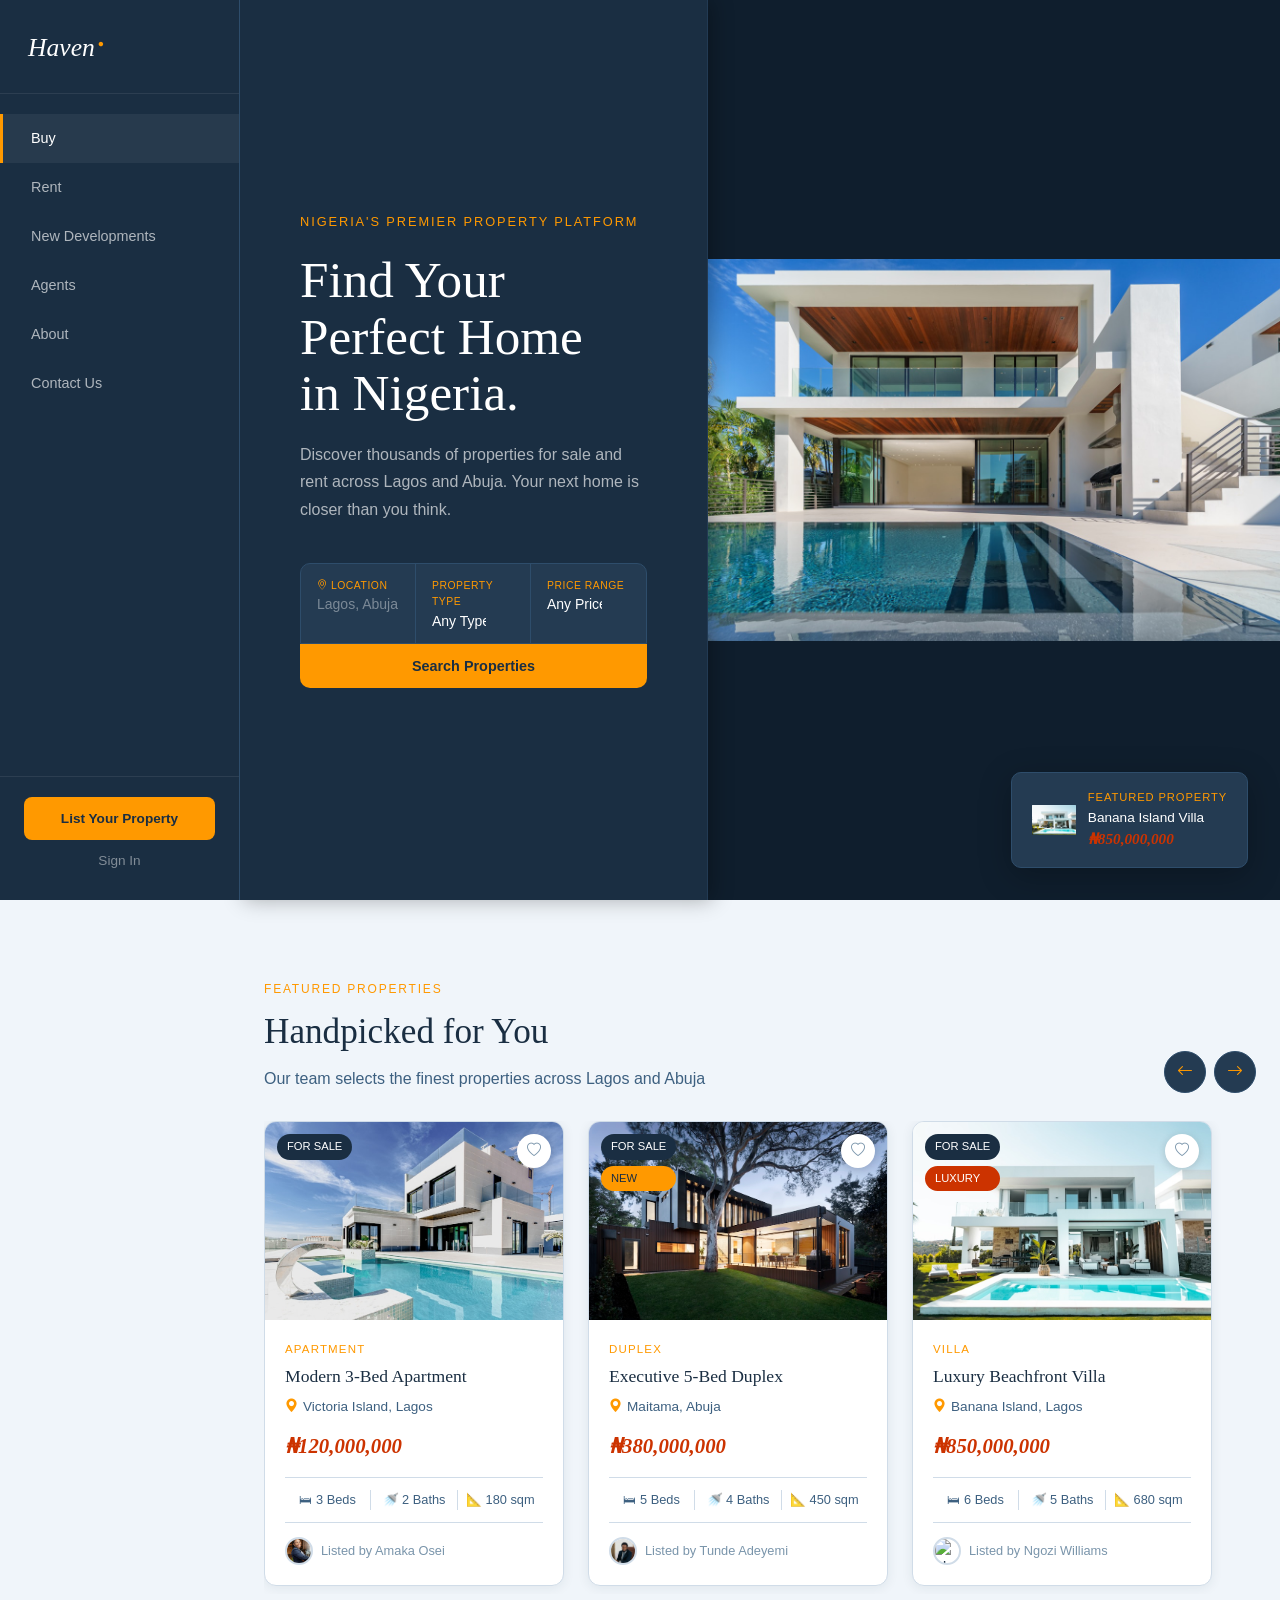
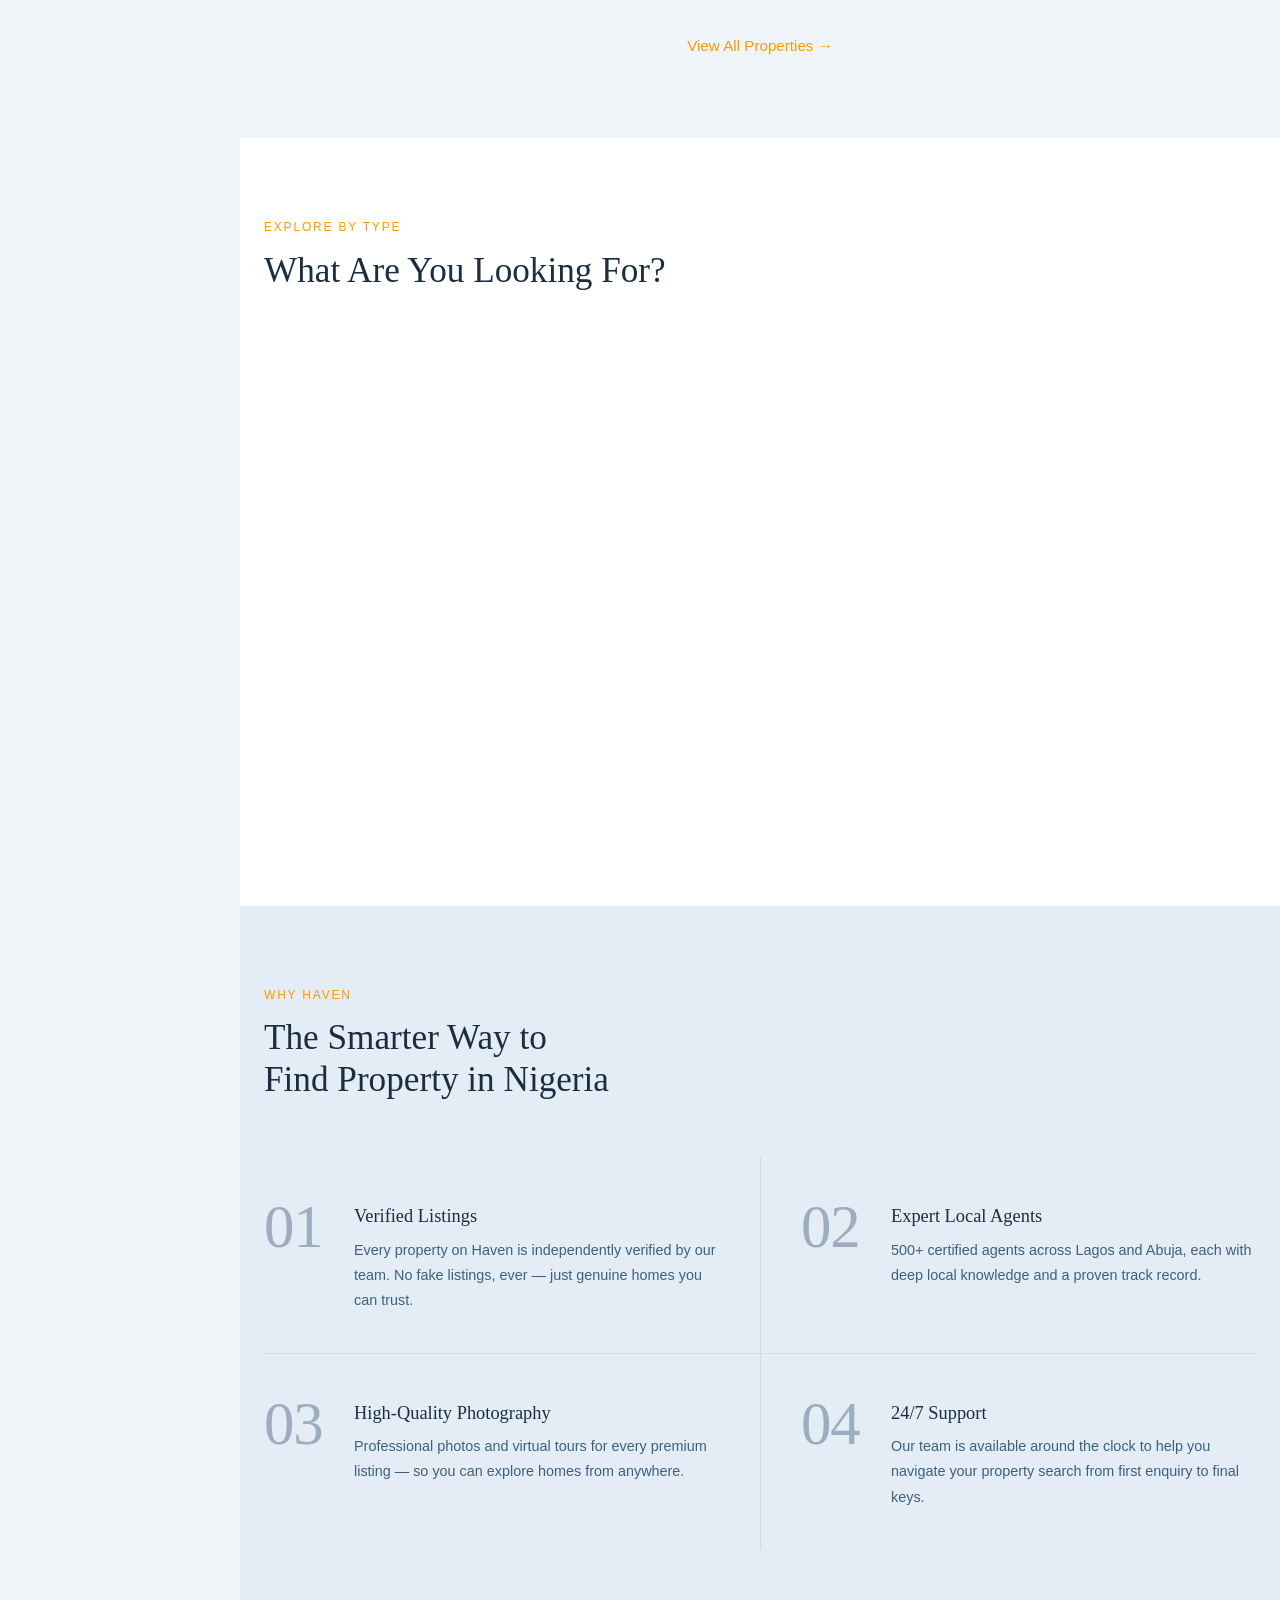
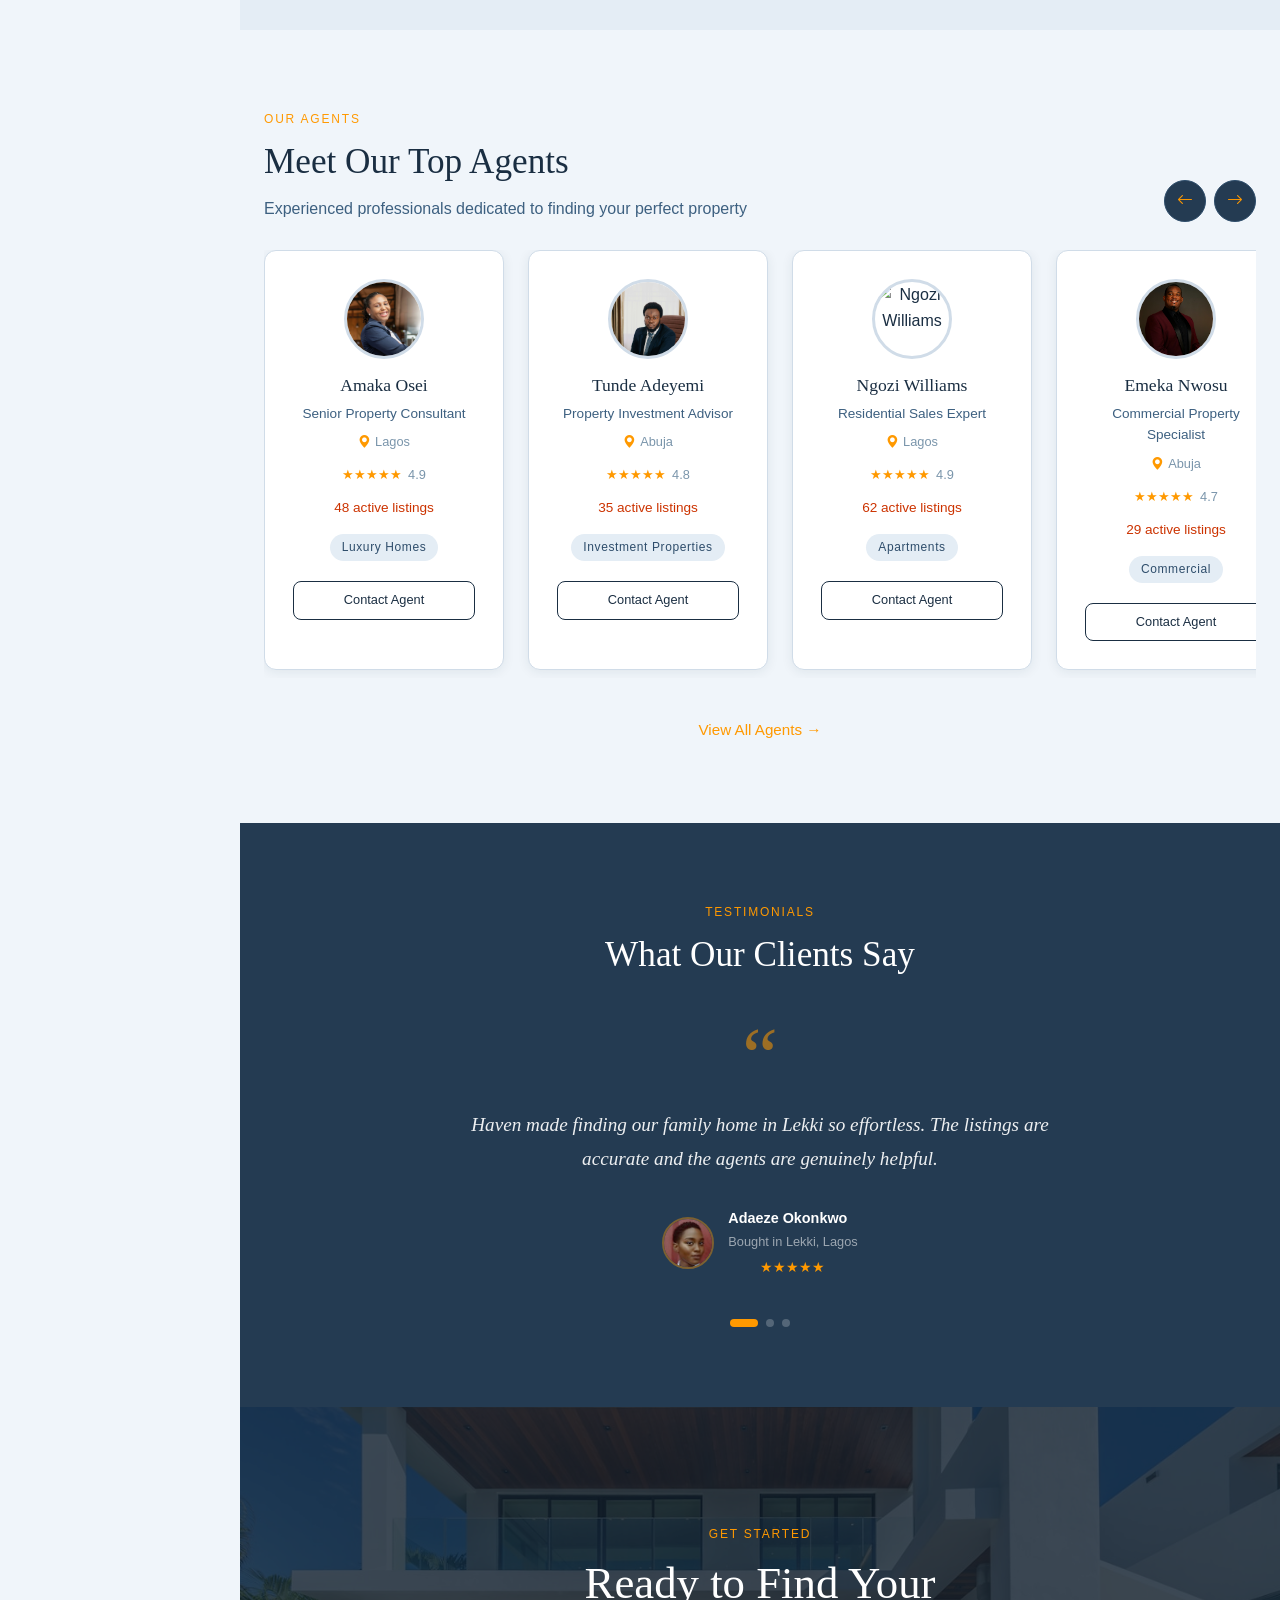
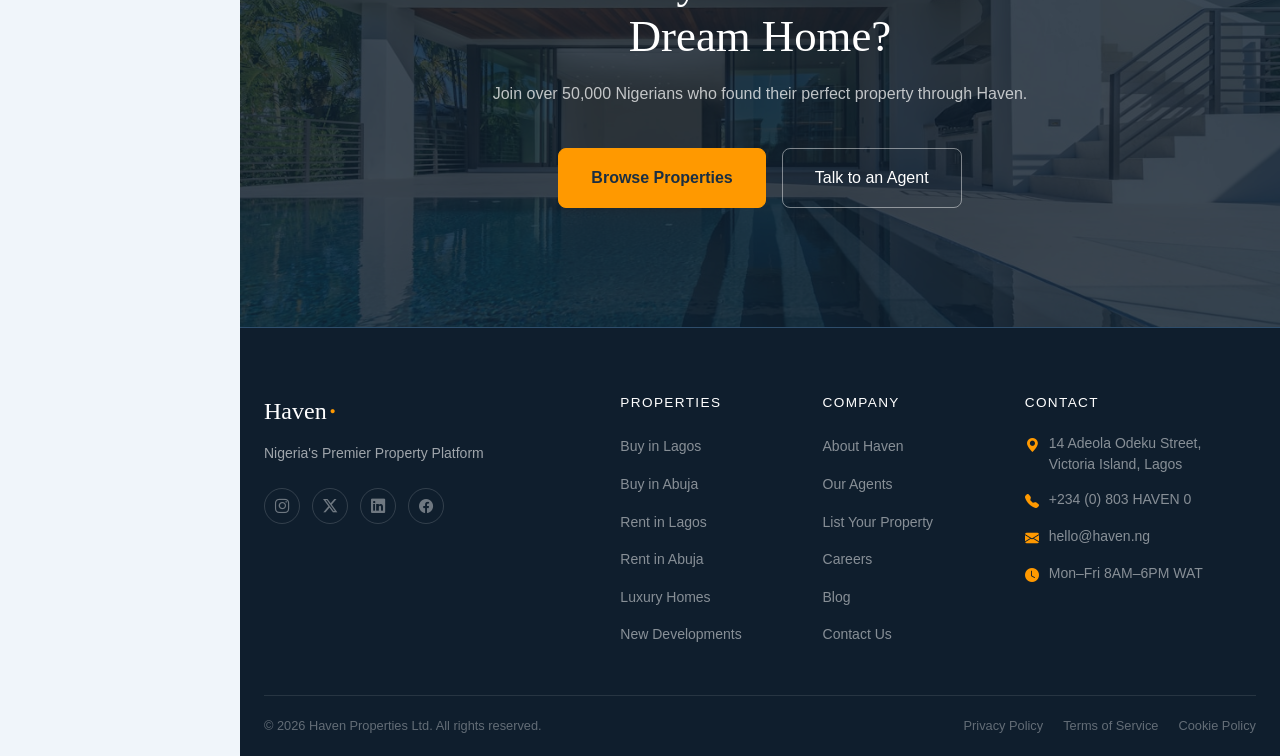
==== commit 8f04dbbd: "UI fixes" ====
--- a/index.html
+++ b/index.html
@@ -9,9 +9,28 @@
   <link rel="stylesheet" href="https://cdn.jsdelivr.net/npm/bootstrap-icons@1.11.3/font/bootstrap-icons.min.css">
   <link rel="stylesheet" href="css/style.css">
 </head>
-<body>
-
-<!-- ====== NAVBAR ====== -->
+<body class="has-sidebar">
+
+<!-- ====== SIDEBAR NAV (desktop ≥1024px) ====== -->
+<aside class="sidebar" id="sidebar">
+  <a href="index.html" class="sidebar-logo">Haven<span class="dot">●</span></a>
+  <nav class="sidebar-nav" aria-label="Primary navigation">
+    <ul>
+      <li><a href="listings.html?type=sale" class="active">Buy</a></li>
+      <li><a href="listings.html?type=rent">Rent</a></li>
+      <li><a href="listings.html?type=new">New Developments</a></li>
+      <li><a href="agents.html">Agents</a></li>
+      <li><a href="contact.html#about">About</a></li>
+      <li><a href="contact.html">Contact Us</a></li>
+    </ul>
+  </nav>
+  <div class="sidebar-bottom">
+    <a href="contact.html" class="sidebar-cta">List Your Property</a>
+    <a href="#" class="sidebar-signin">Sign In</a>
+  </div>
+</aside>
+
+<!-- ====== TOP NAVBAR (mobile &lt;1024px) ====== -->
 <nav class="navbar" role="navigation" aria-label="Main navigation">
   <div class="container">
     <div class="navbar-inner">
@@ -22,6 +41,7 @@
         <li><a href="listings.html?type=new">New Developments</a></li>
         <li><a href="agents.html">Agents</a></li>
         <li><a href="contact.html#about">About</a></li>
+        <li><a href="contact.html">Contact Us</a></li>
       </ul>
       <div class="navbar-actions">
         <a href="contact.html" class="btn btn-outline">List Property</a>
@@ -33,8 +53,6 @@
     </div>
   </div>
 </nav>
-
-<!-- Mobile Nav -->
 <div class="mobile-nav" role="dialog" aria-label="Mobile navigation">
   <ul class="mobile-nav-links">
     <li><a href="listings.html?type=sale">Buy</a></li>
@@ -42,6 +60,7 @@
     <li><a href="listings.html?type=new">New Developments</a></li>
     <li><a href="agents.html">Agents</a></li>
     <li><a href="contact.html#about">About</a></li>
+    <li><a href="contact.html">Contact Us</a></li>
   </ul>
   <div class="mobile-nav-actions">
     <a href="contact.html" class="btn btn-primary btn-full">List Property</a>
@@ -49,132 +68,90 @@
   </div>
 </div>
 
-<!-- ====== HERO ====== -->
-<section class="hero">
-  <div class="container">
-    <div class="hero-inner">
-      <!-- Left -->
-      <div class="hero-left fade-up">
-        <span class="hero-label">Nigeria's Premier Property Platform</span>
-        <h1 class="hero-title">Find Your<br>Perfect Home<br>in Nigeria.</h1>
-        <p class="hero-sub">Discover thousands of properties for sale and rent across Lagos and Abuja. Your next home is closer than you think.</p>
-        <div class="hero-stats">
-          <div class="hero-stat">
-            <div class="hero-stat-number"><span data-count="12000" data-suffix="+">0</span></div>
-            <div class="hero-stat-label">Properties</div>
-          </div>
-          <div class="hero-stat-divider"></div>
-          <div class="hero-stat">
-            <div class="hero-stat-number"><span data-count="500" data-suffix="+">0</span></div>
-            <div class="hero-stat-label">Agents</div>
-          </div>
-        </div>
-      </div>
-      <!-- Right -->
-      <div class="hero-right fade-up" style="--delay:150ms" data-delay="150">
-        <div class="hero-image-wrap">
-          <div class="img-container img-container--hero">
-            <img src="assets/hero-property.jpg" alt="Luxury property in Lagos" loading="eager">
-          </div>
-          <div class="hero-featured-card">
-            <div class="hero-featured-thumb">
-              <img src="assets/property-3.jpg" alt="Banana Island Villa">
-            </div>
-            <div>
-              <div class="hero-featured-label">Featured Property</div>
-              <div class="hero-featured-name">Banana Island Villa</div>
-              <div class="hero-featured-price">₦850,000,000</div>
-            </div>
-          </div>
-        </div>
-      </div>
-    </div>
-  </div>
-</section>
-
-<!-- ====== SEARCH BAR ====== -->
-<section class="search-section">
-  <div class="container">
-    <div class="search-bar" role="search">
-      <div class="search-field">
-        <label class="search-field-label"><i class="bi bi-geo-alt"></i> Location</label>
-        <input type="text" name="location" placeholder="Lagos, Abuja..." aria-label="Search location">
-      </div>
-      <div class="search-field">
-        <label class="search-field-label">Property Type</label>
-        <select name="type" aria-label="Property type">
-          <option value="">Any Type</option>
-          <option>House</option>
-          <option>Apartment</option>
-          <option>Duplex</option>
-          <option>Villa</option>
-          <option>Land</option>
-        </select>
-      </div>
-      <div class="search-field">
-        <label class="search-field-label">Price Range</label>
-        <select name="price" aria-label="Price range">
-          <option value="">Any Price</option>
-          <option>Under ₦50M</option>
-          <option>₦50M – ₦150M</option>
-          <option>₦150M – ₦500M</option>
-          <option>₦500M+</option>
-          <option>Under ₦500k/mo (rent)</option>
-          <option>₦500k – ₦2M/mo</option>
-        </select>
-      </div>
-      <div class="search-field">
-        <label class="search-field-label">Bedrooms</label>
-        <select name="beds" aria-label="Number of bedrooms">
-          <option value="">Any Beds</option>
-          <option>Studio</option>
-          <option>1</option>
-          <option>2</option>
-          <option>3</option>
-          <option>4</option>
-          <option>5+</option>
-        </select>
-      </div>
-      <button class="search-btn" type="button" aria-label="Search properties">Search Properties</button>
-    </div>
-    <div class="search-quick-filters" role="list">
-      <span class="tag" role="listitem"><!--🏠--><i class="bi bi-house-door-fill"></i> For Sale</span>
-      <span class="tag" role="listitem"><!--🏢--><i class="bi bi-building-fill"></i> For Rent</span>
-      <span class="tag" role="listitem"><!--✨--><i class="bi bi-stars"></i> New Builds</span>
-      <span class="tag" role="listitem">🏝 Luxury</span>
-    </div>
-  </div>
-</section>
-
-<!-- ====== FEATURED LISTINGS ====== -->
-<section class="section" style="background:#FAFAFA;">
-  <div class="container">
-    <div class="featured-header">
-      <div class="featured-top">
+<!-- ====== MAIN CONTENT ====== -->
+<div class="main-content">
+
+  <!-- ====== SPLIT HERO ====== -->
+  <section class="split-hero">
+    <!-- Left: dark panel -->
+    <div class="split-hero-left">
+      <span class="hero-label">Nigeria's Premier Property Platform</span>
+      <h1 class="hero-title">Find Your<br>Perfect Home<br>in Nigeria.</h1>
+      <p class="hero-sub">Discover thousands of properties for sale and rent across Lagos and Abuja. Your next home is closer than you think.</p>
+      <div class="split-hero-search">
+        <div class="split-hero-search-fields">
+          <div class="search-field">
+            <label class="search-field-label"><i class="bi bi-geo-alt"></i> Location</label>
+            <input type="text" name="location" placeholder="Lagos, Abuja..." aria-label="Search location">
+          </div>
+          <div class="search-field">
+            <label class="search-field-label">Property Type</label>
+            <select name="type" aria-label="Property type">
+              <option value="">Any Type</option>
+              <option>House</option>
+              <option>Apartment</option>
+              <option>Duplex</option>
+              <option>Villa</option>
+              <option>Land</option>
+            </select>
+          </div>
+          <div class="search-field">
+            <label class="search-field-label">Price Range</label>
+            <select name="price" aria-label="Price range">
+              <option value="">Any Price</option>
+              <option>Under ₦50M</option>
+              <option>₦50M – ₦150M</option>
+              <option>₦150M – ₦500M</option>
+              <option>₦500M+</option>
+            </select>
+          </div>
+        </div>
+        <button class="search-btn" type="button">Search Properties</button>
+      </div>
+    </div>
+    <!-- Right: image -->
+    <div class="split-hero-right">
+      <img src="assets/hero-property.jpg" alt="Luxury property in Lagos" loading="eager">
+      <div class="hero-featured-card">
+        <div class="hero-featured-thumb">
+          <img src="assets/property-3.jpg" alt="Banana Island Villa">
+        </div>
+        <div>
+          <div class="hero-featured-label">Featured Property</div>
+          <div class="hero-featured-name">Banana Island Villa</div>
+          <div class="hero-featured-price">₦850,000,000</div>
+        </div>
+      </div>
+    </div>
+  </section>
+
+  <!-- ====== FEATURED LISTINGS (horizontal scroll) ====== -->
+  <section class="section" style="background:var(--bg);">
+    <div class="container">
+      <div class="sh-section-header">
         <div>
           <span class="section-label">Featured Properties</span>
           <h2 class="section-heading">Handpicked for You</h2>
           <p class="section-sub">Our team selects the finest properties across Lagos and Abuja</p>
         </div>
-        <div class="tabs" role="tablist">
-          <button class="tab-btn active" role="tab" data-tab="sale" aria-selected="true">For Sale</button>
-          <button class="tab-btn" role="tab" data-tab="rent" aria-selected="false">For Rent</button>
-        </div>
-      </div>
-    </div>
-
-    <!-- FOR SALE -->
-    <div data-tab-content="sale">
-      <div class="properties-grid">
+        <div class="scroll-arrows">
+          <button class="scroll-arrow scroll-arrow--prev" data-target="listings-scroll" aria-label="Scroll left">
+            <i class="bi bi-arrow-left"></i>
+          </button>
+          <button class="scroll-arrow scroll-arrow--next" data-target="listings-scroll" aria-label="Scroll right">
+            <i class="bi bi-arrow-right"></i>
+          </button>
+        </div>
+      </div>
+
+      <div class="scroll-row" id="listings-scroll">
         <!-- Card 1 -->
-        <a href="property.html" class="property-card fade-up" data-beds="3" data-price="120000000" data-listing-type="sale">
+        <a href="property.html" class="property-card fade-up" data-beds="3" data-price="120000000">
           <div class="card-img-wrap">
             <div class="img-container img-container--card">
               <img src="assets/property-1.jpg" alt="Modern 3-Bed Apartment Victoria Island" loading="lazy">
             </div>
-            <div class="card-badges">
-              <span class="card-badge-sale">FOR SALE</span>
-            </div>
+            <div class="card-badges"><span class="card-badge-sale">FOR SALE</span></div>
             <button class="card-wishlist" data-id="p1" aria-label="Save to wishlist"><i class="bi bi-heart"></i></button>
           </div>
           <div class="card-body">
@@ -193,9 +170,8 @@
             </div>
           </div>
         </a>
-
         <!-- Card 2 -->
-        <a href="property.html" class="property-card fade-up" data-beds="5" data-price="380000000" data-listing-type="sale">
+        <a href="property.html" class="property-card fade-up" data-beds="5" data-price="380000000">
           <div class="card-img-wrap">
             <div class="img-container img-container--card">
               <img src="assets/property-2.jpg" alt="Executive 5-Bed Duplex Maitama" loading="lazy">
@@ -222,9 +198,8 @@
             </div>
           </div>
         </a>
-
         <!-- Card 3 -->
-        <a href="property.html" class="property-card fade-up" data-beds="6" data-price="850000000" data-listing-type="sale">
+        <a href="property.html" class="property-card fade-up" data-beds="6" data-price="850000000">
           <div class="card-img-wrap">
             <div class="img-container img-container--card">
               <img src="assets/property-3.jpg" alt="Luxury Beachfront Villa Banana Island" loading="lazy">
@@ -251,16 +226,13 @@
             </div>
           </div>
         </a>
-
         <!-- Card 4 -->
-        <a href="property.html" class="property-card fade-up" data-beds="2" data-price="75000000" data-listing-type="sale">
+        <a href="property.html" class="property-card fade-up" data-beds="2" data-price="75000000">
           <div class="card-img-wrap">
             <div class="img-container img-container--card">
               <img src="assets/property-4.jpg" alt="Smart 2-Bed Apartment Wuse II" loading="lazy">
             </div>
-            <div class="card-badges">
-              <span class="card-badge-sale">FOR SALE</span>
-            </div>
+            <div class="card-badges"><span class="card-badge-sale">FOR SALE</span></div>
             <button class="card-wishlist" data-id="p4" aria-label="Save to wishlist"><i class="bi bi-heart"></i></button>
           </div>
           <div class="card-body">
@@ -279,9 +251,8 @@
             </div>
           </div>
         </a>
-
         <!-- Card 5 -->
-        <a href="property.html" class="property-card fade-up" data-beds="4" data-price="650000000" data-listing-type="sale">
+        <a href="property.html" class="property-card fade-up" data-beds="4" data-price="650000000">
           <div class="card-img-wrap">
             <div class="img-container img-container--card">
               <img src="assets/property-5.jpg" alt="Sky Penthouse Ikoyi" loading="lazy">
@@ -308,16 +279,13 @@
             </div>
           </div>
         </a>
-
         <!-- Card 6 -->
-        <a href="property.html" class="property-card fade-up" data-beds="4" data-price="195000000" data-listing-type="sale">
+        <a href="property.html" class="property-card fade-up" data-beds="4" data-price="195000000">
           <div class="card-img-wrap">
             <div class="img-container img-container--card">
               <img src="assets/property-6.jpg" alt="Contemporary Terrace House Asokoro" loading="lazy">
             </div>
-            <div class="card-badges">
-              <span class="card-badge-sale">FOR SALE</span>
-            </div>
+            <div class="card-badges"><span class="card-badge-sale">FOR SALE</span></div>
             <button class="card-wishlist" data-id="p6" aria-label="Save to wishlist"><i class="bi bi-heart"></i></button>
           </div>
           <div class="card-body">
@@ -336,396 +304,337 @@
             </div>
           </div>
         </a>
-      </div>
-    </div>
-
-    <!-- FOR RENT -->
-    <div data-tab-content="rent" class="hidden">
-      <div class="properties-grid">
-        <a href="property.html" class="property-card fade-up" data-beds="2" data-price="850000" data-listing-type="rent">
-          <div class="card-img-wrap">
-            <div class="img-container img-container--card">
-              <img src="assets/rent-1.jpg" alt="Furnished 2-Bed Flat Oniru" loading="lazy">
-            </div>
-            <div class="card-badges"><span class="card-badge-sale">FOR RENT</span></div>
-            <button class="card-wishlist" data-id="r1" aria-label="Save to wishlist"><i class="bi bi-heart"></i></button>
-          </div>
-          <div class="card-body">
-            <div class="card-type">Apartment</div>
-            <h3 class="card-name">Furnished 2-Bed Flat</h3>
-            <div class="card-location"><i class="bi bi-geo-alt-fill"></i> Oniru, Lagos</div>
-            <div class="card-price">₦850,000/month</div>
-            <div class="card-features">
-              <span class="card-feature">🛏 2 Beds</span>
-              <span class="card-feature">🚿 1 Bath</span>
-              <span class="card-feature">📐 95 sqm</span>
-            </div>
-            <div class="card-agent">
-              <div class="card-agent-photo"><img src="assets/agent-1.jpg" alt="Amaka Osei"></div>
-              <span class="card-agent-name">Listed by Amaka Osei</span>
-            </div>
-          </div>
-        </a>
-
-        <a href="property.html" class="property-card fade-up" data-beds="3" data-price="1200000" data-listing-type="rent">
-          <div class="card-img-wrap">
-            <div class="img-container img-container--card">
-              <img src="assets/rent-2.jpg" alt="3-Bed Serviced Apartment Garki" loading="lazy">
-            </div>
-            <div class="card-badges"><span class="card-badge-sale">FOR RENT</span></div>
-            <button class="card-wishlist" data-id="r2" aria-label="Save to wishlist"><i class="bi bi-heart"></i></button>
-          </div>
-          <div class="card-body">
-            <div class="card-type">Apartment</div>
-            <h3 class="card-name">3-Bed Serviced Apartment</h3>
-            <div class="card-location"><i class="bi bi-geo-alt-fill"></i> Garki, Abuja</div>
-            <div class="card-price">₦1,200,000/month</div>
-            <div class="card-features">
-              <span class="card-feature">🛏 3 Beds</span>
-              <span class="card-feature">🚿 2 Baths</span>
-              <span class="card-feature">📐 160 sqm</span>
-            </div>
-            <div class="card-agent">
-              <div class="card-agent-photo"><img src="assets/agent-2.jpg" alt="Tunde Adeyemi"></div>
-              <span class="card-agent-name">Listed by Tunde Adeyemi</span>
-            </div>
-          </div>
-        </a>
-
-        <a href="property.html" class="property-card fade-up" data-beds="4" data-price="2500000" data-listing-type="rent">
-          <div class="card-img-wrap">
-            <div class="img-container img-container--card">
-              <img src="assets/rent-3.jpg" alt="4-Bed Detached House Lekki Phase 2" loading="lazy">
-            </div>
-            <div class="card-badges"><span class="card-badge-sale">FOR RENT</span></div>
-            <button class="card-wishlist" data-id="r3" aria-label="Save to wishlist"><i class="bi bi-heart"></i></button>
-          </div>
-          <div class="card-body">
-            <div class="card-type">House</div>
-            <h3 class="card-name">4-Bed Detached House</h3>
-            <div class="card-location"><i class="bi bi-geo-alt-fill"></i> Lekki Phase 2, Lagos</div>
-            <div class="card-price">₦2,500,000/month</div>
-            <div class="card-features">
-              <span class="card-feature">🛏 4 Beds</span>
-              <span class="card-feature">🚿 3 Baths</span>
-              <span class="card-feature">📐 320 sqm</span>
-            </div>
-            <div class="card-agent">
-              <div class="card-agent-photo"><img src="assets/agent-3.jpg" alt="Ngozi Williams"></div>
-              <span class="card-agent-name">Listed by Ngozi Williams</span>
-            </div>
-          </div>
-        </a>
-
-        <a href="property.html" class="property-card fade-up" data-beds="0" data-price="450000" data-listing-type="rent">
-          <div class="card-img-wrap">
-            <div class="img-container img-container--card">
-              <img src="assets/rent-4.jpg" alt="Studio Service Apartment CBD Abuja" loading="lazy">
-            </div>
-            <div class="card-badges"><span class="card-badge-sale">FOR RENT</span></div>
-            <button class="card-wishlist" data-id="r4" aria-label="Save to wishlist"><i class="bi bi-heart"></i></button>
-          </div>
-          <div class="card-body">
-            <div class="card-type">Studio</div>
-            <h3 class="card-name">Studio Service Apartment</h3>
-            <div class="card-location"><i class="bi bi-geo-alt-fill"></i> Central Business District, Abuja</div>
-            <div class="card-price">₦450,000/month</div>
-            <div class="card-features">
-              <span class="card-feature">🛏 Studio</span>
-              <span class="card-feature">🚿 1 Bath</span>
-              <span class="card-feature">📐 45 sqm</span>
-            </div>
-            <div class="card-agent">
-              <div class="card-agent-photo"><img src="assets/agent-4.jpg" alt="Emeka Nwosu"></div>
-              <span class="card-agent-name">Listed by Emeka Nwosu</span>
-            </div>
-          </div>
-        </a>
-      </div>
-    </div>
-
-    <a href="listings.html" class="view-all">View All Properties →</a>
-  </div>
-</section>
-
-<!-- ====== CATEGORIES ====== -->
-<section class="section" style="background:#FFFFFF;">
-  <div class="container">
-    <span class="section-label">Explore by Type</span>
-    <h2 class="section-heading">What Are You Looking For?</h2>
-    <div class="categories-grid" style="margin-top:32px;">
-      <a href="listings.html?type=house" class="category-card fade-up">
-        <div class="img-container" style="padding-bottom:75%;">
+      </div><!-- /scroll-row -->
+
+      <a href="listings.html" class="view-all">View All Properties →</a>
+    </div>
+  </section>
+
+  <!-- ====== CATEGORIES (bento grid) ====== -->
+  <section class="section" style="background:#FFFFFF;">
+    <div class="container">
+      <span class="section-label">Explore by Type</span>
+      <h2 class="section-heading">What Are You Looking For?</h2>
+      <div class="bento-grid">
+        <!-- Houses: tall (spans 2 rows) -->
+        <a href="listings.html?type=house" class="bento-item bento-item--tall fade-up">
           <img src="assets/category-house.jpg" alt="Houses and Villas" loading="lazy">
-        </div>
-        <div class="category-overlay"></div>
-        <div class="category-content">
-          <div class="category-title">Houses &amp; Villas</div>
-          <div class="category-count">2,400+ Properties</div>
-        </div>
-      </a>
-      <a href="listings.html?type=apartment" class="category-card fade-up">
-        <div class="img-container" style="padding-bottom:75%;">
+          <div class="bento-item__overlay"></div>
+          <div class="bento-item__content">
+            <div class="bento-item__title">Houses &amp; Villas</div>
+            <div class="bento-item__count">2,400+ Properties</div>
+          </div>
+        </a>
+        <!-- Apartments: normal -->
+        <a href="listings.html?type=apartment" class="bento-item fade-up">
           <img src="assets/category-apartment.jpg" alt="Apartments" loading="lazy">
-        </div>
-        <div class="category-overlay"></div>
-        <div class="category-content">
-          <div class="category-title">Apartments</div>
-          <div class="category-count">5,800+ Properties</div>
-        </div>
-      </a>
-      <a href="listings.html?type=luxury" class="category-card fade-up">
-        <div class="img-container" style="padding-bottom:75%;">
+          <div class="bento-item__overlay"></div>
+          <div class="bento-item__content">
+            <div class="bento-item__title">Apartments</div>
+            <div class="bento-item__count">5,800+ Properties</div>
+          </div>
+        </a>
+        <!-- Luxury: normal -->
+        <a href="listings.html?type=luxury" class="bento-item fade-up">
           <img src="assets/category-luxury.jpg" alt="Luxury Homes" loading="lazy">
-        </div>
-        <div class="category-overlay"></div>
-        <div class="category-content">
-          <div class="category-title">Luxury Homes</div>
-          <div class="category-count">680+ Properties</div>
-        </div>
-      </a>
-      <a href="listings.html?type=land" class="category-card fade-up">
-        <div class="img-container" style="padding-bottom:75%;">
+          <div class="bento-item__overlay"></div>
+          <div class="bento-item__content">
+            <div class="bento-item__title">Luxury Homes</div>
+            <div class="bento-item__count">680+ Properties</div>
+          </div>
+        </a>
+        <!-- Land: wide (spans 2 cols) -->
+        <a href="listings.html?type=land" class="bento-item bento-item--wide fade-up">
           <img src="assets/category-land.jpg" alt="Land and Commercial" loading="lazy">
-        </div>
-        <div class="category-overlay"></div>
-        <div class="category-content">
-          <div class="category-title">Land &amp; Commercial</div>
-          <div class="category-count">1,200+ Properties</div>
-        </div>
-      </a>
-    </div>
-  </div>
-</section>
-
-<!-- ====== WHY HAVEN ====== -->
-<section class="section" style="background:#FFFFFF;">
-  <div class="container">
-    <div style="text-align:center;margin-bottom:48px;">
-      <span class="section-label">Why Haven</span>
-      <h2 class="section-heading">The Smarter Way to<br>Find Property in Nigeria</h2>
-    </div>
-    <div class="features-grid">
-      <div class="feature-card fade-up">
-        <div class="feature-icon"><i class="bi bi-shield-check"></i></div>
-        <h3 class="feature-title">Verified Listings</h3>
-        <p class="feature-body">Every property on Haven is verified by our team. No fake listings, ever.</p>
-      </div>
-      <div class="feature-card fade-up">
-        <div class="feature-icon"><i class="bi bi-people"></i></div>
-        <h3 class="feature-title">Expert Local Agents</h3>
-        <p class="feature-body">500+ certified agents across Lagos and Abuja ready to guide your search.</p>
-      </div>
-      <div class="feature-card fade-up">
-        <div class="feature-icon"><i class="bi bi-camera"></i></div>
-        <h3 class="feature-title">High-Quality Photography</h3>
-        <p class="feature-body">Professional photos and virtual tours for every premium listing.</p>
-      </div>
-      <div class="feature-card fade-up">
-        <div class="feature-icon"><i class="bi bi-headset"></i></div>
-        <h3 class="feature-title">24/7 Support</h3>
-        <p class="feature-body">Our team is available around the clock to help you find your dream home.</p>
-      </div>
-    </div>
-  </div>
-</section>
-
-<!-- ====== FEATURED AGENTS ====== -->
-<section class="section section-alt">
-  <div class="container">
-    <div style="text-align:center;margin-bottom:48px;">
-      <span class="section-label">Our Agents</span>
-      <h2 class="section-heading">Meet Our Top Agents</h2>
-      <p class="section-sub" style="margin:0 auto;">Experienced professionals dedicated to finding your perfect property</p>
-    </div>
-    <div class="agents-grid">
-      <!-- Agent 1 -->
-      <div class="agent-card fade-up">
-        <div class="agent-photo-wrap">
-          <img src="assets/agent-1.jpg" alt="Amaka Osei" loading="lazy">
-        </div>
-        <h3 class="agent-name">Amaka Osei</h3>
-        <p class="agent-title">Senior Property Consultant</p>
-        <div class="agent-location"><i class="bi bi-geo-alt-fill"></i> Lagos</div>
-        <div class="agent-rating">
-          <span class="stars">★★★★★</span>
-          <span style="font-size:0.8rem;color:#6B6B6B;">4.9</span>
-        </div>
-        <div class="agent-stats">48 active listings</div>
-        <div class="agent-specialty"><span class="tag">Luxury Homes</span></div>
-        <a href="agents.html" class="btn btn-outline btn-full btn-sm">Contact Agent</a>
-      </div>
-      <!-- Agent 2 -->
-      <div class="agent-card fade-up">
-        <div class="agent-photo-wrap">
-          <img src="assets/agent-2.jpg" alt="Tunde Adeyemi" loading="lazy">
-        </div>
-        <h3 class="agent-name">Tunde Adeyemi</h3>
-        <p class="agent-title">Property Investment Advisor</p>
-        <div class="agent-location"><i class="bi bi-geo-alt-fill"></i> Abuja</div>
-        <div class="agent-rating">
-          <span class="stars">★★★★★</span>
-          <span style="font-size:0.8rem;color:#6B6B6B;">4.8</span>
-        </div>
-        <div class="agent-stats">35 active listings</div>
-        <div class="agent-specialty"><span class="tag">Investment Properties</span></div>
-        <a href="agents.html" class="btn btn-outline btn-full btn-sm">Contact Agent</a>
-      </div>
-      <!-- Agent 3 -->
-      <div class="agent-card fade-up">
-        <div class="agent-photo-wrap">
-          <img src="assets/agent-3.jpg" alt="Ngozi Williams" loading="lazy">
-        </div>
-        <h3 class="agent-name">Ngozi Williams</h3>
-        <p class="agent-title">Residential Sales Expert</p>
-        <div class="agent-location"><i class="bi bi-geo-alt-fill"></i> Lagos</div>
-        <div class="agent-rating">
-          <span class="stars">★★★★★</span>
-          <span style="font-size:0.8rem;color:#6B6B6B;">4.9</span>
-        </div>
-        <div class="agent-stats">62 active listings</div>
-        <div class="agent-specialty"><span class="tag">Apartments</span></div>
-        <a href="agents.html" class="btn btn-outline btn-full btn-sm">Contact Agent</a>
-      </div>
-      <!-- Agent 4 -->
-      <div class="agent-card fade-up">
-        <div class="agent-photo-wrap">
-          <img src="assets/agent-4.jpg" alt="Emeka Nwosu" loading="lazy">
-        </div>
-        <h3 class="agent-name">Emeka Nwosu</h3>
-        <p class="agent-title">Commercial Property Specialist</p>
-        <div class="agent-location"><i class="bi bi-geo-alt-fill"></i> Abuja</div>
-        <div class="agent-rating">
-          <span class="stars">★★★★★</span>
-          <span style="font-size:0.8rem;color:#6B6B6B;">4.7</span>
-        </div>
-        <div class="agent-stats">29 active listings</div>
-        <div class="agent-specialty"><span class="tag">Commercial</span></div>
-        <a href="agents.html" class="btn btn-outline btn-full btn-sm">Contact Agent</a>
-      </div>
-    </div>
-    <a href="agents.html" class="view-all">View All Agents →</a>
-  </div>
-</section>
-
-<!-- ====== TESTIMONIALS ====== -->
-<section class="section section-dark">
-  <div class="container">
-    <div style="text-align:center;margin-bottom:48px;">
-      <span class="section-label">Testimonials</span>
-      <h2 class="section-heading" style="color:#FFFFFF;">What Our Clients Say</h2>
-    </div>
-    <div class="testimonials-grid">
-      <div class="testimonial-card fade-up">
-        <div class="testimonial-quote">"</div>
-        <p class="testimonial-text">Haven made finding our family home in Lekki so effortless. The listings are accurate and the agents are genuinely helpful.</p>
-        <div class="testimonial-author">
-          <div class="testimonial-photo"><img src="assets/testimonial-1.jpg" alt="Adaeze Okonkwo" loading="lazy"></div>
-          <div>
-            <div class="testimonial-name">Adaeze Okonkwo</div>
-            <div class="testimonial-info">Bought in Lekki, Lagos</div>
-            <div class="stars" style="font-size:0.8rem;margin-top:2px;">★★★★★</div>
-          </div>
-        </div>
-      </div>
-      <div class="testimonial-card fade-up">
-        <div class="testimonial-quote">"</div>
-        <p class="testimonial-text">I was relocating from London to Abuja and found my apartment entirely through Haven. Couldn't have done it without them.</p>
-        <div class="testimonial-author">
-          <div class="testimonial-photo"><img src="assets/testimonial-2.jpg" alt="David Mensah" loading="lazy"></div>
-          <div>
-            <div class="testimonial-name">David Mensah</div>
-            <div class="testimonial-info">Renting in Maitama, Abuja</div>
-            <div class="stars" style="font-size:0.8rem;margin-top:2px;">★★★★★</div>
-          </div>
-        </div>
-      </div>
-      <div class="testimonial-card fade-up">
-        <div class="testimonial-quote">"</div>
-        <p class="testimonial-text">The best property platform in Nigeria by far. Professional, fast and completely trustworthy.</p>
-        <div class="testimonial-author">
-          <div class="testimonial-photo"><img src="assets/testimonial-3.jpg" alt="Bola Tinuola" loading="lazy"></div>
-          <div>
-            <div class="testimonial-name">Bola Tinuola</div>
-            <div class="testimonial-info">Bought in Ikoyi, Lagos</div>
-            <div class="stars" style="font-size:0.8rem;margin-top:2px;">★★★★★</div>
-          </div>
-        </div>
-      </div>
-    </div>
-  </div>
-</section>
-
-<!-- ====== CTA BAND ====== -->
-<section class="section section-alt cta-band">
-  <div class="container">
-    <div class="cta-inner">
-      <div class="fade-up">
-        <h2 class="cta-title">Ready to Find Your<br>Dream Home?</h2>
-        <p class="cta-sub">Join over 50,000 Nigerians who found their perfect property through Haven.</p>
-      </div>
-      <div class="cta-actions fade-up">
-        <a href="listings.html" class="btn btn-primary btn-lg">Browse Properties</a>
-        <a href="agents.html" class="btn btn-outline btn-lg">Talk to an Agent</a>
-      </div>
-    </div>
-  </div>
-</section>
-
-<!-- ====== FOOTER ====== -->
-<footer class="footer">
-  <div class="container">
-    <div class="footer-grid">
-      <div>
-        <div class="footer-logo">Haven<span class="dot" style="color:#C9A96E;font-size:0.6rem;margin-left:1px;">●</span></div>
-        <p class="footer-tagline">Nigeria's Premier Property Platform</p>
-        <div class="footer-socials">
-          <a href="#" aria-label="Instagram"><i class="bi bi-instagram"></i></a>
-          <a href="#" aria-label="Twitter/X"><i class="bi bi-twitter-x"></i></a>
-          <a href="#" aria-label="LinkedIn"><i class="bi bi-linkedin"></i></a>
-          <a href="#" aria-label="Facebook"><i class="bi bi-facebook"></i></a>
-        </div>
-      </div>
-      <div>
-        <div class="footer-col-title">Properties</div>
-        <ul class="footer-links">
-          <li><a href="listings.html?location=lagos&type=sale">Buy in Lagos</a></li>
-          <li><a href="listings.html?location=abuja&type=sale">Buy in Abuja</a></li>
-          <li><a href="listings.html?location=lagos&type=rent">Rent in Lagos</a></li>
-          <li><a href="listings.html?location=abuja&type=rent">Rent in Abuja</a></li>
-          <li><a href="listings.html?type=luxury">Luxury Homes</a></li>
-          <li><a href="listings.html?type=new">New Developments</a></li>
-        </ul>
-      </div>
-      <div>
-        <div class="footer-col-title">Company</div>
-        <ul class="footer-links">
-          <li><a href="contact.html#about">About Haven</a></li>
-          <li><a href="agents.html">Our Agents</a></li>
-          <li><a href="contact.html">List Your Property</a></li>
-          <li><a href="#">Careers</a></li>
-          <li><a href="#">Blog</a></li>
-          <li><a href="contact.html">Contact Us</a></li>
-        </ul>
-      </div>
-      <div>
-        <div class="footer-col-title">Contact</div>
-        <div class="footer-contact-item"><i class="bi bi-geo-alt-fill"></i> <span>14 Adeola Odeku Street,<br>Victoria Island, Lagos</span></div>
-        <div class="footer-contact-item"><i class="bi bi-telephone-fill"></i> <span>+234 (0) 803 HAVEN 0</span></div>
-        <div class="footer-contact-item"><i class="bi bi-envelope-fill"></i> <span>hello@haven.ng</span></div>
-        <div class="footer-contact-item"><i class="bi bi-clock-fill"></i> <span>Mon–Fri 8AM–6PM WAT</span></div>
-      </div>
-    </div>
-    <div class="footer-bottom">
-      <span class="footer-copyright">© 2026 Haven Properties Ltd. All rights reserved.</span>
-      <div class="footer-legal">
-        <a href="#">Privacy Policy</a>
-        <a href="#">Terms of Service</a>
-        <a href="#">Cookie Policy</a>
-      </div>
-    </div>
-  </div>
-</footer>
+          <div class="bento-item__overlay"></div>
+          <div class="bento-item__content">
+            <div class="bento-item__title">Land &amp; Commercial</div>
+            <div class="bento-item__count">1,200+ Properties</div>
+          </div>
+        </a>
+      </div>
+    </div>
+  </section>
+
+  <!-- ====== WHY HAVEN (numbered list) ====== -->
+  <section class="section" style="background:var(--section-alt);">
+    <div class="container">
+      <div class="numbered-header">
+        <span class="section-label">Why Haven</span>
+        <h2 class="section-heading">The Smarter Way to<br>Find Property in Nigeria</h2>
+      </div>
+      <div class="numbered-list">
+        <div class="numbered-item fade-up">
+          <div class="numbered-item__num">01</div>
+          <div class="numbered-item__content">
+            <h3>Verified Listings</h3>
+            <p>Every property on Haven is independently verified by our team. No fake listings, ever — just genuine homes you can trust.</p>
+          </div>
+        </div>
+        <div class="numbered-item fade-up">
+          <div class="numbered-item__num">02</div>
+          <div class="numbered-item__content">
+            <h3>Expert Local Agents</h3>
+            <p>500+ certified agents across Lagos and Abuja, each with deep local knowledge and a proven track record.</p>
+          </div>
+        </div>
+        <div class="numbered-item fade-up">
+          <div class="numbered-item__num">03</div>
+          <div class="numbered-item__content">
+            <h3>High-Quality Photography</h3>
+            <p>Professional photos and virtual tours for every premium listing — so you can explore homes from anywhere.</p>
+          </div>
+        </div>
+        <div class="numbered-item fade-up">
+          <div class="numbered-item__num">04</div>
+          <div class="numbered-item__content">
+            <h3>24/7 Support</h3>
+            <p>Our team is available around the clock to help you navigate your property search from first enquiry to final keys.</p>
+          </div>
+        </div>
+      </div>
+    </div>
+  </section>
+
+  <!-- ====== FEATURED AGENTS (horizontal slider) ====== -->
+  <section class="section" style="background:var(--bg);">
+    <div class="container">
+      <div class="sh-section-header">
+        <div>
+          <span class="section-label">Our Agents</span>
+          <h2 class="section-heading">Meet Our Top Agents</h2>
+          <p class="section-sub">Experienced professionals dedicated to finding your perfect property</p>
+        </div>
+        <div class="scroll-arrows">
+          <button class="scroll-arrow scroll-arrow--prev" data-target="agents-scroll" aria-label="Scroll left">
+            <i class="bi bi-arrow-left"></i>
+          </button>
+          <button class="scroll-arrow scroll-arrow--next" data-target="agents-scroll" aria-label="Scroll right">
+            <i class="bi bi-arrow-right"></i>
+          </button>
+        </div>
+      </div>
+
+      <div class="scroll-row" id="agents-scroll">
+        <!-- Agent 1 -->
+        <div class="agent-card fade-up">
+          <div class="agent-photo-wrap">
+            <img src="assets/agent-1.jpg" alt="Amaka Osei" loading="lazy">
+          </div>
+          <h3 class="agent-name">Amaka Osei</h3>
+          <p class="agent-title">Senior Property Consultant</p>
+          <div class="agent-location"><i class="bi bi-geo-alt-fill"></i> Lagos</div>
+          <div class="agent-rating"><span class="stars">★★★★★</span> <span style="font-size:0.8rem;color:#7A95AB;">4.9</span></div>
+          <div class="agent-stats">48 active listings</div>
+          <div class="agent-specialty"><span class="tag">Luxury Homes</span></div>
+          <a href="agents.html" class="btn btn-outline btn-full btn-sm">Contact Agent</a>
+        </div>
+        <!-- Agent 2 -->
+        <div class="agent-card fade-up">
+          <div class="agent-photo-wrap">
+            <img src="assets/agent-2.jpg" alt="Tunde Adeyemi" loading="lazy">
+          </div>
+          <h3 class="agent-name">Tunde Adeyemi</h3>
+          <p class="agent-title">Property Investment Advisor</p>
+          <div class="agent-location"><i class="bi bi-geo-alt-fill"></i> Abuja</div>
+          <div class="agent-rating"><span class="stars">★★★★★</span> <span style="font-size:0.8rem;color:#7A95AB;">4.8</span></div>
+          <div class="agent-stats">35 active listings</div>
+          <div class="agent-specialty"><span class="tag">Investment Properties</span></div>
+          <a href="agents.html" class="btn btn-outline btn-full btn-sm">Contact Agent</a>
+        </div>
+        <!-- Agent 3 -->
+        <div class="agent-card fade-up">
+          <div class="agent-photo-wrap">
+            <img src="assets/agent-3.jpg" alt="Ngozi Williams" loading="lazy">
+          </div>
+          <h3 class="agent-name">Ngozi Williams</h3>
+          <p class="agent-title">Residential Sales Expert</p>
+          <div class="agent-location"><i class="bi bi-geo-alt-fill"></i> Lagos</div>
+          <div class="agent-rating"><span class="stars">★★★★★</span> <span style="font-size:0.8rem;color:#7A95AB;">4.9</span></div>
+          <div class="agent-stats">62 active listings</div>
+          <div class="agent-specialty"><span class="tag">Apartments</span></div>
+          <a href="agents.html" class="btn btn-outline btn-full btn-sm">Contact Agent</a>
+        </div>
+        <!-- Agent 4 -->
+        <div class="agent-card fade-up">
+          <div class="agent-photo-wrap">
+            <img src="assets/agent-4.jpg" alt="Emeka Nwosu" loading="lazy">
+          </div>
+          <h3 class="agent-name">Emeka Nwosu</h3>
+          <p class="agent-title">Commercial Property Specialist</p>
+          <div class="agent-location"><i class="bi bi-geo-alt-fill"></i> Abuja</div>
+          <div class="agent-rating"><span class="stars">★★★★★</span> <span style="font-size:0.8rem;color:#7A95AB;">4.7</span></div>
+          <div class="agent-stats">29 active listings</div>
+          <div class="agent-specialty"><span class="tag">Commercial</span></div>
+          <a href="agents.html" class="btn btn-outline btn-full btn-sm">Contact Agent</a>
+        </div>
+        <!-- Agent 5 -->
+        <div class="agent-card fade-up">
+          <div class="agent-photo-wrap">
+            <img src="assets/agent-5.jpg" alt="Fatima Hassan" loading="lazy">
+          </div>
+          <h3 class="agent-name">Fatima Hassan</h3>
+          <p class="agent-title">Luxury Homes Specialist</p>
+          <div class="agent-location"><i class="bi bi-geo-alt-fill"></i> Lagos</div>
+          <div class="agent-rating"><span class="stars">★★★★★</span> <span style="font-size:0.8rem;color:#7A95AB;">4.9</span></div>
+          <div class="agent-stats">41 active listings</div>
+          <div class="agent-specialty"><span class="tag">Luxury</span></div>
+          <a href="agents.html" class="btn btn-outline btn-full btn-sm">Contact Agent</a>
+        </div>
+        <!-- Agent 6 -->
+        <div class="agent-card fade-up">
+          <div class="agent-photo-wrap">
+            <img src="assets/agent-6.jpg" alt="Chioma Eze" loading="lazy">
+          </div>
+          <h3 class="agent-name">Chioma Eze</h3>
+          <p class="agent-title">New Developments Advisor</p>
+          <div class="agent-location"><i class="bi bi-geo-alt-fill"></i> Abuja</div>
+          <div class="agent-rating"><span class="stars">★★★★★</span> <span style="font-size:0.8rem;color:#7A95AB;">4.8</span></div>
+          <div class="agent-stats">33 active listings</div>
+          <div class="agent-specialty"><span class="tag">New Builds</span></div>
+          <a href="agents.html" class="btn btn-outline btn-full btn-sm">Contact Agent</a>
+        </div>
+      </div><!-- /scroll-row -->
+
+      <a href="agents.html" class="view-all">View All Agents →</a>
+    </div>
+  </section>
+
+  <!-- ====== TESTIMONIALS (auto-rotating carousel) ====== -->
+  <section class="section testimonial-section">
+    <div class="container">
+      <div style="text-align:center;margin-bottom:56px;">
+        <span class="section-label" style="color:var(--gold);">Testimonials</span>
+        <h2 class="section-heading" style="color:#FFFFFF;">What Our Clients Say</h2>
+      </div>
+      <div class="testimonial-carousel">
+        <div class="carousel-track">
+          <!-- Slide 1 -->
+          <div class="carousel-slide active">
+            <div class="carousel-quote-mark">&ldquo;</div>
+            <p class="carousel-text">Haven made finding our family home in Lekki so effortless. The listings are accurate and the agents are genuinely helpful.</p>
+            <div class="carousel-author">
+              <div class="carousel-author-photo">
+                <img src="assets/testimonial-1.jpg" alt="Adaeze Okonkwo" loading="lazy">
+              </div>
+              <div>
+                <div class="carousel-author-name">Adaeze Okonkwo</div>
+                <div class="carousel-author-info">Bought in Lekki, Lagos</div>
+                <div class="stars" style="font-size:0.85rem;margin-top:4px;">★★★★★</div>
+              </div>
+            </div>
+          </div>
+          <!-- Slide 2 -->
+          <div class="carousel-slide">
+            <div class="carousel-quote-mark">&ldquo;</div>
+            <p class="carousel-text">I was relocating from London to Abuja and found my apartment entirely through Haven. Couldn't have done it without them.</p>
+            <div class="carousel-author">
+              <div class="carousel-author-photo">
+                <img src="assets/testimonial-2.jpg" alt="David Mensah" loading="lazy">
+              </div>
+              <div>
+                <div class="carousel-author-name">David Mensah</div>
+                <div class="carousel-author-info">Renting in Maitama, Abuja</div>
+                <div class="stars" style="font-size:0.85rem;margin-top:4px;">★★★★★</div>
+              </div>
+            </div>
+          </div>
+          <!-- Slide 3 -->
+          <div class="carousel-slide">
+            <div class="carousel-quote-mark">&ldquo;</div>
+            <p class="carousel-text">The best property platform in Nigeria by far. Professional, fast and completely trustworthy. I recommend Haven to everyone.</p>
+            <div class="carousel-author">
+              <div class="carousel-author-photo">
+                <img src="assets/testimonial-3.jpg" alt="Bola Tinuola" loading="lazy">
+              </div>
+              <div>
+                <div class="carousel-author-name">Bola Tinuola</div>
+                <div class="carousel-author-info">Bought in Ikoyi, Lagos</div>
+                <div class="stars" style="font-size:0.85rem;margin-top:4px;">★★★★★</div>
+              </div>
+            </div>
+          </div>
+        </div><!-- /carousel-track -->
+        <div class="carousel-dots" role="tablist" aria-label="Testimonial navigation">
+          <button class="carousel-dot active" data-index="0" role="tab" aria-label="Testimonial 1" aria-selected="true"></button>
+          <button class="carousel-dot" data-index="1" role="tab" aria-label="Testimonial 2" aria-selected="false"></button>
+          <button class="carousel-dot" data-index="2" role="tab" aria-label="Testimonial 3" aria-selected="false"></button>
+        </div>
+      </div>
+    </div>
+  </section>
+
+  <!-- ====== IMAGE CTA ====== -->
+  <section class="image-cta">
+    <div class="image-cta__bg" style="background-image:url('assets/hero-property.jpg');"></div>
+    <div class="image-cta__overlay"></div>
+    <div class="image-cta__inner fade-up">
+      <span class="section-label" style="color:var(--gold);text-align:center;display:block;">Get Started</span>
+      <h2>Ready to Find Your<br>Dream Home?</h2>
+      <p>Join over 50,000 Nigerians who found their perfect property through Haven.</p>
+      <div class="image-cta__actions">
+        <a href="listings.html" class="btn btn-gold btn-lg">Browse Properties</a>
+        <a href="agents.html" class="btn btn-outline-white btn-lg">Talk to an Agent</a>
+      </div>
+    </div>
+  </section>
+
+  <!-- ====== FOOTER ====== -->
+  <footer class="footer">
+    <div class="container">
+      <div class="footer-grid">
+        <div>
+          <div class="footer-logo">Haven<span class="dot" style="color:#FF9900;font-size:0.6rem;margin-left:1px;">●</span></div>
+          <p class="footer-tagline">Nigeria's Premier Property Platform</p>
+          <div class="footer-socials">
+            <a href="#" aria-label="Instagram"><i class="bi bi-instagram"></i></a>
+            <a href="#" aria-label="Twitter/X"><i class="bi bi-twitter-x"></i></a>
+            <a href="#" aria-label="LinkedIn"><i class="bi bi-linkedin"></i></a>
+            <a href="#" aria-label="Facebook"><i class="bi bi-facebook"></i></a>
+          </div>
+        </div>
+        <div>
+          <div class="footer-col-title">Properties</div>
+          <ul class="footer-links">
+            <li><a href="listings.html?location=lagos&type=sale">Buy in Lagos</a></li>
+            <li><a href="listings.html?location=abuja&type=sale">Buy in Abuja</a></li>
+            <li><a href="listings.html?location=lagos&type=rent">Rent in Lagos</a></li>
+            <li><a href="listings.html?location=abuja&type=rent">Rent in Abuja</a></li>
+            <li><a href="listings.html?type=luxury">Luxury Homes</a></li>
+            <li><a href="listings.html?type=new">New Developments</a></li>
+          </ul>
+        </div>
+        <div>
+          <div class="footer-col-title">Company</div>
+          <ul class="footer-links">
+            <li><a href="contact.html#about">About Haven</a></li>
+            <li><a href="agents.html">Our Agents</a></li>
+            <li><a href="contact.html">List Your Property</a></li>
+            <li><a href="#">Careers</a></li>
+            <li><a href="#">Blog</a></li>
+            <li><a href="contact.html">Contact Us</a></li>
+          </ul>
+        </div>
+        <div>
+          <div class="footer-col-title">Contact</div>
+          <div class="footer-contact-item"><i class="bi bi-geo-alt-fill"></i> <span>14 Adeola Odeku Street,<br>Victoria Island, Lagos</span></div>
+          <div class="footer-contact-item"><i class="bi bi-telephone-fill"></i> <span>+234 (0) 803 HAVEN 0</span></div>
+          <div class="footer-contact-item"><i class="bi bi-envelope-fill"></i> <span>hello@haven.ng</span></div>
+          <div class="footer-contact-item"><i class="bi bi-clock-fill"></i> <span>Mon–Fri 8AM–6PM WAT</span></div>
+        </div>
+      </div>
+      <div class="footer-bottom">
+        <span class="footer-copyright">© 2026 Haven Properties Ltd. All rights reserved.</span>
+        <div class="footer-legal">
+          <a href="#">Privacy Policy</a>
+          <a href="#">Terms of Service</a>
+          <a href="#">Cookie Policy</a>
+        </div>
+      </div>
+    </div>
+  </footer>
+
+</div><!-- /main-content -->
 
 <!-- Scroll to top -->
 <button class="scroll-top" aria-label="Scroll to top"><i class="bi bi-arrow-up"></i></button>
--- a/css/style.css
+++ b/css/style.css
@@ -49,42 +49,49 @@
 }
 
 /* --- FONTS --- */
-@import url('https://fonts.googleapis.com/css2?family=DM+Sans:wght@300;400;500;600&family=DM+Serif+Display:ital@0;1&display=swap');
+@import url('https://fonts.googleapis.com/css2?family=Libre+Baskerville:ital,wght@0,400;0,700;1,400&family=Nunito:wght@300;400;500;600&display=swap');
 
 body {
-  font-family: 'DM Sans', sans-serif;
+  font-family: 'Nunito', sans-serif;
   font-weight: 400;
-  color: #1A1A1A;
-  background-color: #FAFAFA;
+  color: #1A2E42;
+  background-color: #F0F5FA;
   line-height: 1.6;
 }
 
 h1, h2, h3, h4, .serif {
-  font-family: 'DM Serif Display', serif;
+  font-family: 'Libre Baskerville', serif;
   font-weight: 400;
   line-height: 1.2;
 }
 
 /* --- COLORS (CSS Variables) --- */
 :root {
-  --bg: #FAFAFA;
+  --bg: #F0F5FA;
   --white: #FFFFFF;
   --card-bg: #FFFFFF;
-  --section-alt: #F5F5F3;
-  --border: #E8E8E4;
-  --border-hover: #C8C8C0;
-  --primary: #1A1A1A;
-  --gold: #C9A96E;
-  --text-primary: #1A1A1A;
-  --text-secondary: #6B6B6B;
-  --text-muted: #9B9B9B;
+  --section-alt: #E4EDF5;
+  --border: #D0DCE8;
+  --border-hover: #FF9900;
+  --primary: #1A2E42;
+  --accent: #FF9900;
+  --accent-hover: #E68A00;
+  --steel: #2E4D6B;
+  --price: #CC3300;
+  --secondary-dark: #243B52;
+  --darkest: #0F1E2D;
+  --border-dark: #2E4D6B;
+  --gold: #FF9900;
+  --text-primary: #1A2E42;
+  --text-secondary: #3D6080;
+  --text-muted: #7A95AB;
   --green: #16A34A;
-  --tag-bg: #F0EEE8;
-  --tag-text: #4A4A44;
-  --input-bg: #F5F5F3;
-  --input-border: #E8E8E4;
-  --shadow: rgba(0,0,0,0.06);
-  --shadow-hover: rgba(0,0,0,0.12);
+  --tag-bg: #E4EDF5;
+  --tag-text: #2E4D6B;
+  --input-bg: #F0F5FA;
+  --input-border: #D0DCE8;
+  --shadow: rgba(26,46,66,0.08);
+  --shadow-hover: rgba(26,46,66,0.12);
   --radius-card: 12px;
   --radius-btn: 8px;
   --radius-input: 8px;
@@ -113,12 +120,12 @@
 }
 
 .section-dark {
-  background: #1A1A1A;
+  background: #1A2E42;
 }
 
 /* --- SECTION LABELS --- */
 .section-label {
-  font-family: 'DM Sans', sans-serif;
+  font-family: 'Nunito', sans-serif;
   font-weight: 500;
   font-size: 0.75rem;
   color: var(--gold);
@@ -129,13 +136,13 @@
 }
 
 .section-heading {
-  font-family: 'DM Serif Display', serif;
+  font-family: 'Libre Baskerville', serif;
   color: var(--text-primary);
   margin-bottom: 12px;
 }
 
 .section-sub {
-  font-family: 'DM Sans', sans-serif;
+  font-family: 'Nunito', sans-serif;
   font-weight: 300;
   color: var(--text-secondary);
   max-width: 520px;
@@ -182,7 +189,7 @@
   align-items: center;
   justify-content: center;
   gap: 8px;
-  font-family: 'DM Sans', sans-serif;
+  font-family: 'Nunito', sans-serif;
   font-weight: 500;
   font-size: 0.9rem;
   padding: 12px 24px;
@@ -199,20 +206,22 @@
 }
 
 .btn-primary:hover {
-  background: var(--gold);
-  border-color: var(--gold);
+  background: var(--accent);
+  border-color: var(--accent);
   color: var(--white);
 }
 
 .btn-gold {
   background: var(--gold);
-  color: var(--white);
+  color: #1A2E42;
+  font-weight: 700;
   border: 1px solid var(--gold);
 }
 
 .btn-gold:hover {
-  background: #b8944f;
-  border-color: #b8944f;
+  background: var(--accent-hover);
+  border-color: var(--accent-hover);
+  color: #1A2E42;
 }
 
 .btn-outline {
@@ -257,7 +266,7 @@
   display: inline-flex;
   align-items: center;
   gap: 4px;
-  font-family: 'DM Sans', sans-serif;
+  font-family: 'Nunito', sans-serif;
   font-weight: 500;
   font-size: 0.75rem;
   padding: 4px 12px;
@@ -288,8 +297,8 @@
   position: sticky;
   top: 0;
   z-index: 100;
-  background: rgba(255, 255, 255, 0.95);
-  border-bottom: 1px solid var(--border);
+  background: #1A2E42;
+  border-bottom: 1px solid rgba(255,255,255,0.1);
   backdrop-filter: blur(8px);
   -webkit-backdrop-filter: blur(8px);
   height: 68px;
@@ -310,9 +319,9 @@
 }
 
 .navbar-logo {
-  font-family: 'DM Serif Display', serif;
+  font-family: 'Libre Baskerville', serif;
   font-size: 1.5rem;
-  color: var(--primary);
+  color: #FFFFFF;
   font-weight: 400;
   display: flex;
   align-items: center;
@@ -336,10 +345,10 @@
 }
 
 .navbar-links a {
-  font-family: 'DM Sans', sans-serif;
+  font-family: 'Nunito', sans-serif;
   font-weight: 400;
   font-size: 0.9rem;
-  color: var(--text-secondary);
+  color: rgba(255,255,255,0.75);
   transition: color 0.2s ease;
   position: relative;
   padding-bottom: 2px;
@@ -347,7 +356,7 @@
 
 .navbar-links a:hover,
 .navbar-links a.active {
-  color: var(--primary);
+  color: #FFFFFF;
 }
 
 .navbar-links a.active::after {
@@ -371,13 +380,20 @@
 .navbar-actions .btn-outline {
   padding: 10px 20px;
   font-size: 0.875rem;
+  color: #FFFFFF;
+  border-color: rgba(255,255,255,0.4);
+}
+.navbar-actions .btn-outline:hover {
+  background: var(--gold);
+  border-color: var(--gold);
+  color: var(--white);
 }
 
 .navbar-signin {
-  font-family: 'DM Sans', sans-serif;
+  font-family: 'Nunito', sans-serif;
   font-weight: 400;
   font-size: 0.875rem;
-  color: var(--text-primary);
+  color: rgba(255,255,255,0.6);
 }
 
 .navbar-signin:hover {
@@ -404,7 +420,7 @@
   display: block;
   width: 22px;
   height: 1.5px;
-  background: var(--primary);
+  background: rgba(255,255,255,0.9);
   transition: all 0.3s ease;
   border-radius: 2px;
 }
@@ -430,7 +446,7 @@
   left: 0;
   right: 0;
   bottom: 0;
-  background: var(--white);
+  background: #1A2E42;
   z-index: 99;
   overflow-y: auto;
   transform: translateY(-100%);
@@ -452,10 +468,10 @@
   align-items: center;
   height: 56px;
   padding: 0 24px;
-  font-family: 'DM Sans', sans-serif;
+  font-family: 'Nunito', sans-serif;
   font-size: 1rem;
-  color: var(--text-primary);
-  border-bottom: 1px solid var(--border);
+  color: rgba(255,255,255,0.75);
+  border-bottom: 1px solid rgba(255,255,255,0.1);
   transition: color 0.2s ease;
 }
 
@@ -485,7 +501,7 @@
 }
 
 .hero-label {
-  font-family: 'DM Sans', sans-serif;
+  font-family: 'Nunito', sans-serif;
   font-weight: 500;
   font-size: 0.8rem;
   color: var(--gold);
@@ -496,7 +512,7 @@
 }
 
 .hero-title {
-  font-family: 'DM Serif Display', serif;
+  font-family: 'Libre Baskerville', serif;
   font-size: clamp(2.2rem, 5vw, 3.8rem);
   color: var(--primary);
   line-height: 1.1;
@@ -504,7 +520,7 @@
 }
 
 .hero-sub {
-  font-family: 'DM Sans', sans-serif;
+  font-family: 'Nunito', sans-serif;
   font-weight: 300;
   color: var(--text-secondary);
   max-width: 460px;
@@ -520,14 +536,14 @@
 }
 
 .hero-stat-number {
-  font-family: 'DM Sans', sans-serif;
+  font-family: 'Nunito', sans-serif;
   font-weight: 500;
   font-size: 1.1rem;
   color: var(--primary);
 }
 
 .hero-stat-label {
-  font-family: 'DM Sans', sans-serif;
+  font-family: 'Nunito', sans-serif;
   font-weight: 400;
   font-size: 0.8rem;
   color: var(--text-muted);
@@ -536,7 +552,7 @@
 .hero-stat-divider {
   width: 1px;
   height: 36px;
-  background: var(--gold);
+  background: var(--border);
   opacity: 0.4;
 }
 
@@ -580,7 +596,7 @@
 }
 
 .hero-featured-label {
-  font-family: 'DM Sans', sans-serif;
+  font-family: 'Nunito', sans-serif;
   font-weight: 500;
   font-size: 0.7rem;
   color: var(--text-muted);
@@ -590,7 +606,7 @@
 }
 
 .hero-featured-name {
-  font-family: 'DM Sans', sans-serif;
+  font-family: 'Nunito', sans-serif;
   font-weight: 500;
   font-size: 0.85rem;
   color: var(--primary);
@@ -598,10 +614,11 @@
 }
 
 .hero-featured-price {
-  font-family: 'DM Serif Display', serif;
+  font-family: 'Libre Baskerville', serif;
   font-style: italic;
   font-size: 0.95rem;
-  color: var(--gold);
+  color: #CC3300;
+  font-weight: 700;
 }
 
 /* --- SEARCH BAR --- */
@@ -638,7 +655,7 @@
 }
 
 .search-field-label {
-  font-family: 'DM Sans', sans-serif;
+  font-family: 'Nunito', sans-serif;
   font-weight: 500;
   font-size: 0.7rem;
   color: var(--text-primary);
@@ -651,7 +668,7 @@
   border: none;
   outline: none;
   background: transparent;
-  font-family: 'DM Sans', sans-serif;
+  font-family: 'Nunito', sans-serif;
   font-weight: 400;
   font-size: 0.875rem;
   color: var(--text-secondary);
@@ -668,7 +685,7 @@
 .search-btn {
   background: var(--primary);
   color: var(--white);
-  font-family: 'DM Sans', sans-serif;
+  font-family: 'Nunito', sans-serif;
   font-weight: 500;
   font-size: 0.9rem;
   border: none;
@@ -682,7 +699,7 @@
 }
 
 .search-btn:hover {
-  background: var(--gold);
+  background: var(--accent);
 }
 
 .search-quick-filters {
@@ -703,7 +720,7 @@
 
 .search-quick-filters .tag:hover,
 .search-quick-filters .tag.active {
-  background: var(--primary);
+  background: var(--accent);
   color: var(--white);
 }
 
@@ -712,8 +729,9 @@
   background: var(--card-bg);
   border-radius: var(--radius-card);
   overflow: hidden;
+  border: 1px solid #D0DCE8;
   box-shadow: 0 2px 12px var(--shadow);
-  transition: transform 0.3s ease, box-shadow 0.3s ease;
+  transition: transform 0.3s ease, box-shadow 0.3s ease, border-color 0.2s ease;
   cursor: pointer;
   display: block;
 }
@@ -721,6 +739,7 @@
 .property-card:hover {
   transform: translateY(-4px);
   box-shadow: 0 8px 32px var(--shadow-hover);
+  border-color: #FF9900;
 }
 
 .property-card:hover .img-container img {
@@ -742,7 +761,7 @@
 }
 
 .card-badge-sale {
-  font-family: 'DM Sans', sans-serif;
+  font-family: 'Nunito', sans-serif;
   font-weight: 500;
   font-size: 0.7rem;
   padding: 4px 10px;
@@ -752,10 +771,10 @@
   display: inline-block;
 }
 
-.card-badge-new {
-  background: var(--gold);
-  color: var(--white);
-  font-family: 'DM Sans', sans-serif;
+.card-badge-rent {
+  background: #2E4D6B;
+  color: #FFFFFF;
+  font-family: 'Nunito', sans-serif;
   font-weight: 500;
   font-size: 0.7rem;
   padding: 4px 10px;
@@ -763,10 +782,21 @@
   display: inline-block;
 }
 
+.card-badge-new {
+  background: #FF9900;
+  color: #1A2E42;
+  font-family: 'Nunito', sans-serif;
+  font-weight: 500;
+  font-size: 0.7rem;
+  padding: 4px 10px;
+  border-radius: 100px;
+  display: inline-block;
+}
+
 .card-badge-luxury {
-  background: rgba(201, 169, 110, 0.9);
+  background: #CC3300;
   color: var(--white);
-  font-family: 'DM Sans', sans-serif;
+  font-family: 'Nunito', sans-serif;
   font-weight: 500;
   font-size: 0.7rem;
   padding: 4px 10px;
@@ -799,7 +829,7 @@
 }
 
 .card-wishlist.active {
-  color: #e74c3c;
+  color: #CC3300;
 }
 
 .card-body {
@@ -807,17 +837,17 @@
 }
 
 .card-type {
-  font-family: 'DM Sans', sans-serif;
+  font-family: 'Nunito', sans-serif;
   font-weight: 500;
   font-size: 0.72rem;
-  color: var(--text-secondary);
+  color: #FF9900;
   text-transform: uppercase;
   letter-spacing: 0.1em;
   margin-bottom: 6px;
 }
 
 .card-name {
-  font-family: 'DM Serif Display', serif;
+  font-family: 'Libre Baskerville', serif;
   font-size: 1.1rem;
   color: var(--primary);
   margin-bottom: 8px;
@@ -828,7 +858,7 @@
   display: flex;
   align-items: center;
   gap: 4px;
-  font-family: 'DM Sans', sans-serif;
+  font-family: 'Nunito', sans-serif;
   font-weight: 400;
   font-size: 0.85rem;
   color: var(--text-secondary);
@@ -841,10 +871,11 @@
 }
 
 .card-price {
-  font-family: 'DM Serif Display', serif;
+  font-family: 'Libre Baskerville', serif;
   font-style: italic;
   font-size: 1.3rem;
-  color: var(--primary);
+  color: #CC3300;
+  font-weight: 700;
   margin-bottom: 14px;
 }
 
@@ -864,7 +895,7 @@
   align-items: center;
   justify-content: center;
   gap: 5px;
-  font-family: 'DM Sans', sans-serif;
+  font-family: 'Nunito', sans-serif;
   font-weight: 400;
   font-size: 0.8rem;
   color: var(--text-secondary);
@@ -896,7 +927,7 @@
 }
 
 .card-agent-name {
-  font-family: 'DM Sans', sans-serif;
+  font-family: 'Nunito', sans-serif;
   font-weight: 400;
   font-size: 0.8rem;
   color: var(--text-muted);
@@ -932,7 +963,7 @@
 }
 
 .tab-btn {
-  font-family: 'DM Sans', sans-serif;
+  font-family: 'Nunito', sans-serif;
   font-weight: 400;
   font-size: 0.9rem;
   color: var(--text-secondary);
@@ -952,7 +983,7 @@
 .tab-btn.active {
   color: var(--primary);
   font-weight: 500;
-  border-bottom-color: var(--gold);
+  border-bottom-color: var(--accent);
 }
 
 /* --- CATEGORIES --- */
@@ -976,7 +1007,7 @@
 .category-overlay {
   position: absolute;
   inset: 0;
-  background: linear-gradient(to top, rgba(0,0,0,0.7) 0%, rgba(0,0,0,0.1) 60%);
+  background: linear-gradient(to top, rgba(15,30,45,0.8) 0%, rgba(15,30,45,0.2) 60%);
   z-index: 1;
 }
 
@@ -988,14 +1019,14 @@
 }
 
 .category-title {
-  font-family: 'DM Serif Display', serif;
+  font-family: 'Libre Baskerville', serif;
   font-size: 1.2rem;
   color: var(--white);
   margin-bottom: 4px;
 }
 
 .category-count {
-  font-family: 'DM Sans', sans-serif;
+  font-family: 'Nunito', sans-serif;
   font-weight: 300;
   font-size: 0.85rem;
   color: rgba(255,255,255,0.75);
@@ -1017,7 +1048,7 @@
 }
 
 .feature-card:hover {
-  border-color: var(--gold);
+  border-color: var(--accent);
   transform: translateY(-2px);
 }
 
@@ -1025,7 +1056,7 @@
   width: 48px;
   height: 48px;
   border-radius: 50%;
-  background: rgba(201,169,110,0.1);
+  background: rgba(255,153,0,0.12);
   display: flex;
   align-items: center;
   justify-content: center;
@@ -1035,14 +1066,14 @@
 }
 
 .feature-title {
-  font-family: 'DM Serif Display', serif;
+  font-family: 'Libre Baskerville', serif;
   font-size: 1.1rem;
   color: var(--primary);
   margin-bottom: 10px;
 }
 
 .feature-body {
-  font-family: 'DM Sans', sans-serif;
+  font-family: 'Nunito', sans-serif;
   font-weight: 300;
   color: var(--text-secondary);
   font-size: 0.9rem;
@@ -1061,13 +1092,15 @@
   border-radius: var(--radius-card);
   padding: 28px;
   text-align: center;
+  border: 1px solid #D0DCE8;
   box-shadow: 0 2px 12px var(--shadow);
-  transition: transform 0.3s ease, box-shadow 0.3s ease;
+  transition: transform 0.3s ease, box-shadow 0.3s ease, border-color 0.2s ease;
 }
 
 .agent-card:hover {
   transform: translateY(-3px);
   box-shadow: 0 8px 28px var(--shadow-hover);
+  border-color: #FF9900;
 }
 
 .agent-photo-wrap {
@@ -1088,14 +1121,14 @@
 }
 
 .agent-name {
-  font-family: 'DM Serif Display', serif;
+  font-family: 'Libre Baskerville', serif;
   font-size: 1.1rem;
   color: var(--primary);
   margin-bottom: 6px;
 }
 
 .agent-title {
-  font-family: 'DM Sans', sans-serif;
+  font-family: 'Nunito', sans-serif;
   font-weight: 300;
   font-size: 0.85rem;
   color: var(--text-secondary);
@@ -1107,7 +1140,7 @@
   align-items: center;
   justify-content: center;
   gap: 4px;
-  font-family: 'DM Sans', sans-serif;
+  font-family: 'Nunito', sans-serif;
   font-size: 0.8rem;
   color: var(--text-muted);
   margin-bottom: 12px;
@@ -1127,10 +1160,10 @@
 .stars { color: var(--gold); }
 
 .agent-stats {
-  font-family: 'DM Sans', sans-serif;
+  font-family: 'Nunito', sans-serif;
   font-weight: 500;
   font-size: 0.85rem;
-  color: var(--gold);
+  color: #CC3300;
   margin-bottom: 14px;
 }
 
@@ -1153,7 +1186,7 @@
 }
 
 .testimonial-quote {
-  font-family: 'DM Serif Display', serif;
+  font-family: 'Libre Baskerville', serif;
   color: var(--gold);
   font-size: 3rem;
   line-height: 0.8;
@@ -1161,7 +1194,7 @@
 }
 
 .testimonial-text {
-  font-family: 'DM Sans', sans-serif;
+  font-family: 'Nunito', sans-serif;
   font-weight: 300;
   font-style: italic;
   color: rgba(255,255,255,0.85);
@@ -1192,7 +1225,7 @@
 }
 
 .testimonial-name {
-  font-family: 'DM Sans', sans-serif;
+  font-family: 'Nunito', sans-serif;
   font-weight: 600;
   font-size: 0.9rem;
   color: var(--white);
@@ -1200,7 +1233,7 @@
 }
 
 .testimonial-info {
-  font-family: 'DM Sans', sans-serif;
+  font-family: 'Nunito', sans-serif;
   font-weight: 300;
   font-size: 0.8rem;
   color: rgba(255,255,255,0.6);
@@ -1219,14 +1252,14 @@
 }
 
 .cta-title {
-  font-family: 'DM Serif Display', serif;
+  font-family: 'Libre Baskerville', serif;
   font-size: clamp(1.6rem, 3vw, 2.2rem);
   color: var(--primary);
   margin-bottom: 12px;
 }
 
 .cta-sub {
-  font-family: 'DM Sans', sans-serif;
+  font-family: 'Nunito', sans-serif;
   font-weight: 300;
   color: var(--text-secondary);
   max-width: 440px;
@@ -1241,7 +1274,8 @@
 
 /* --- FOOTER --- */
 .footer {
-  background: #1A1A1A;
+  background: #0F1E2D;
+  border-top: 1px solid #2E4D6B;
   padding: 64px 0 0;
 }
 
@@ -1253,7 +1287,7 @@
 }
 
 .footer-logo {
-  font-family: 'DM Serif Display', serif;
+  font-family: 'Libre Baskerville', serif;
   font-size: 1.5rem;
   color: var(--white);
   display: flex;
@@ -1263,7 +1297,7 @@
 }
 
 .footer-tagline {
-  font-family: 'DM Sans', sans-serif;
+  font-family: 'Nunito', sans-serif;
   font-weight: 300;
   font-size: 0.875rem;
   color: rgba(255,255,255,0.6);
@@ -1295,7 +1329,7 @@
 }
 
 .footer-col-title {
-  font-family: 'DM Sans', sans-serif;
+  font-family: 'Nunito', sans-serif;
   font-weight: 500;
   font-size: 0.85rem;
   color: var(--white);
@@ -1311,7 +1345,7 @@
 }
 
 .footer-links a {
-  font-family: 'DM Sans', sans-serif;
+  font-family: 'Nunito', sans-serif;
   font-weight: 300;
   font-size: 0.875rem;
   color: rgba(255,255,255,0.5);
@@ -1319,13 +1353,13 @@
 }
 
 .footer-links a:hover {
-  color: var(--gold);
+  color: #FFFFFF;
 }
 
 .footer-contact-item {
   display: flex;
   gap: 10px;
-  font-family: 'DM Sans', sans-serif;
+  font-family: 'Nunito', sans-serif;
   font-weight: 300;
   font-size: 0.875rem;
   color: rgba(255,255,255,0.5);
@@ -1350,7 +1384,7 @@
 }
 
 .footer-copyright {
-  font-family: 'DM Sans', sans-serif;
+  font-family: 'Nunito', sans-serif;
   font-weight: 300;
   font-size: 0.8rem;
   color: rgba(255,255,255,0.35);
@@ -1362,7 +1396,7 @@
 }
 
 .footer-legal a {
-  font-family: 'DM Sans', sans-serif;
+  font-family: 'Nunito', sans-serif;
   font-weight: 300;
   font-size: 0.8rem;
   color: rgba(255,255,255,0.35);
@@ -1370,7 +1404,7 @@
 }
 
 .footer-legal a:hover {
-  color: var(--gold);
+  color: #FFFFFF;
 }
 
 /* --- VIEW ALL LINK --- */
@@ -1378,7 +1412,7 @@
   display: block;
   text-align: center;
   margin-top: 40px;
-  font-family: 'DM Sans', sans-serif;
+  font-family: 'Nunito', sans-serif;
   font-weight: 500;
   font-size: 0.95rem;
   color: var(--gold);
@@ -1397,8 +1431,8 @@
   width: 44px;
   height: 44px;
   border-radius: 50%;
-  background: var(--primary);
-  color: var(--white);
+  background: #FF9900;
+  color: #1A2E42;
   border: none;
   cursor: pointer;
   display: flex;
@@ -1420,7 +1454,7 @@
 }
 
 .scroll-top:hover {
-  background: var(--gold);
+  background: #E68A00;
 }
 
 /* --- ANIMATIONS --- */
@@ -1473,14 +1507,14 @@
 }
 
 .filter-title {
-  font-family: 'DM Sans', sans-serif;
+  font-family: 'Nunito', sans-serif;
   font-weight: 600;
   font-size: 1rem;
   color: var(--primary);
 }
 
 .filter-clear {
-  font-family: 'DM Sans', sans-serif;
+  font-family: 'Nunito', sans-serif;
   font-weight: 400;
   font-size: 0.85rem;
   color: var(--gold);
@@ -1503,8 +1537,20 @@
   margin-bottom: 0;
 }
 
+.apply-filters-btn {
+  background: #1A2E42;
+  border-color: #1A2E42;
+  color: #FFFFFF;
+}
+
+.apply-filters-btn:hover {
+  background: #FF9900;
+  border-color: #FF9900;
+  color: #1A2E42;
+}
+
 .filter-section-title {
-  font-family: 'DM Sans', sans-serif;
+  font-family: 'Nunito', sans-serif;
   font-weight: 500;
   font-size: 0.85rem;
   color: var(--primary);
@@ -1525,7 +1571,7 @@
   display: flex;
   align-items: center;
   gap: 8px;
-  font-family: 'DM Sans', sans-serif;
+  font-family: 'Nunito', sans-serif;
   font-size: 0.875rem;
   color: var(--text-secondary);
   cursor: pointer;
@@ -1535,7 +1581,7 @@
 .filter-checkbox input {
   width: 16px;
   height: 16px;
-  accent-color: var(--gold);
+  accent-color: var(--accent);
   cursor: pointer;
 }
 
@@ -1546,14 +1592,14 @@
 }
 
 .filter-pill {
-  font-family: 'DM Sans', sans-serif;
+  font-family: 'Nunito', sans-serif;
   font-weight: 400;
   font-size: 0.8rem;
   padding: 6px 14px;
   border-radius: 100px;
-  border: 1px solid var(--border);
-  background: transparent;
-  color: var(--text-secondary);
+  border: 1px solid #D0DCE8;
+  background: #E4EDF5;
+  color: #1A2E42;
   cursor: pointer;
   transition: all 0.2s ease;
   min-height: 44px;
@@ -1561,9 +1607,9 @@
 
 .filter-pill:hover,
 .filter-pill.active {
-  background: var(--gold);
-  border-color: var(--gold);
-  color: var(--white);
+  background: #1A2E42;
+  border-color: #1A2E42;
+  color: #FFFFFF;
 }
 
 /* Price Range Slider */
@@ -1574,7 +1620,7 @@
 .range-values {
   display: flex;
   justify-content: space-between;
-  font-family: 'DM Sans', sans-serif;
+  font-family: 'Nunito', sans-serif;
   font-size: 0.8rem;
   color: var(--text-secondary);
   margin-bottom: 8px;
@@ -1597,7 +1643,7 @@
   width: 18px;
   height: 18px;
   border-radius: 50%;
-  background: var(--gold);
+  background: var(--accent);
   cursor: pointer;
   border: 2px solid var(--white);
   box-shadow: 0 1px 6px rgba(0,0,0,0.2);
@@ -1607,7 +1653,7 @@
   width: 18px;
   height: 18px;
   border-radius: 50%;
-  background: var(--gold);
+  background: var(--accent);
   cursor: pointer;
   border: 2px solid var(--white);
   box-shadow: 0 1px 6px rgba(0,0,0,0.2);
@@ -1624,7 +1670,7 @@
 }
 
 .listings-count {
-  font-family: 'DM Sans', sans-serif;
+  font-family: 'Nunito', sans-serif;
   font-weight: 400;
   font-size: 0.9rem;
   color: var(--text-secondary);
@@ -1642,10 +1688,10 @@
 }
 
 .sort-select {
-  font-family: 'DM Sans', sans-serif;
+  font-family: 'Nunito', sans-serif;
   font-size: 0.875rem;
   color: var(--text-primary);
-  border: 1px solid var(--border);
+  border: 1px solid #D0DCE8;
   border-radius: var(--radius-input);
   padding: 8px 12px;
   background: var(--white);
@@ -1660,6 +1706,10 @@
   min-height: 44px;
 }
 
+.sort-select:focus {
+  border-color: #FF9900;
+}
+
 .view-toggle {
   display: flex;
   border: 1px solid var(--border);
@@ -1692,7 +1742,7 @@
   display: none;
   align-items: center;
   gap: 8px;
-  font-family: 'DM Sans', sans-serif;
+  font-family: 'Nunito', sans-serif;
   font-weight: 500;
   font-size: 0.875rem;
   color: var(--primary);
@@ -1706,7 +1756,7 @@
 }
 
 .filter-count-badge {
-  background: var(--gold);
+  background: var(--accent);
   color: var(--white);
   font-size: 0.7rem;
   font-weight: 600;
@@ -1764,7 +1814,7 @@
   justify-content: center;
   border: 1px solid var(--border);
   border-radius: 8px;
-  font-family: 'DM Sans', sans-serif;
+  font-family: 'Nunito', sans-serif;
   font-size: 0.875rem;
   color: var(--text-secondary);
   background: var(--white);
@@ -1802,7 +1852,7 @@
   display: flex;
   align-items: center;
   gap: 8px;
-  font-family: 'DM Sans', sans-serif;
+  font-family: 'Nunito', sans-serif;
   font-size: 0.85rem;
   color: var(--text-secondary);
 }
@@ -1835,9 +1885,9 @@
   position: absolute;
   bottom: 16px;
   right: 16px;
-  background: rgba(255,255,255,0.9);
-  color: var(--primary);
-  font-family: 'DM Sans', sans-serif;
+  background: rgba(15,30,45,0.8);
+  color: #FFFFFF;
+  font-family: 'Nunito', sans-serif;
   font-weight: 500;
   font-size: 0.8rem;
   padding: 8px 14px;
@@ -1870,7 +1920,7 @@
 }
 
 .gallery-thumb:hover { opacity: 0.8; }
-.gallery-thumb.active { outline: 2px solid var(--gold); }
+.gallery-thumb.active { outline: 2px solid var(--accent); }
 
 /* Property Header */
 .property-header {
@@ -1887,7 +1937,7 @@
 }
 
 .property-main-title {
-  font-family: 'DM Serif Display', serif;
+  font-family: 'Libre Baskerville', serif;
   font-size: 2rem;
   color: var(--primary);
   margin-bottom: 10px;
@@ -1898,7 +1948,7 @@
   display: flex;
   align-items: center;
   gap: 6px;
-  font-family: 'DM Sans', sans-serif;
+  font-family: 'Nunito', sans-serif;
   font-size: 0.95rem;
   color: var(--text-secondary);
   margin-bottom: 14px;
@@ -1923,7 +1973,7 @@
   display: flex;
   align-items: center;
   gap: 6px;
-  font-family: 'DM Sans', sans-serif;
+  font-family: 'Nunito', sans-serif;
   font-size: 0.875rem;
   color: var(--text-secondary);
 }
@@ -1933,10 +1983,11 @@
 }
 
 .property-price {
-  font-family: 'DM Serif Display', serif;
+  font-family: 'Libre Baskerville', serif;
   font-style: italic;
   font-size: 2.2rem;
-  color: var(--primary);
+  color: #CC3300;
+  font-weight: 700;
   margin-bottom: 16px;
 }
 
@@ -1958,7 +2009,7 @@
   display: flex;
   align-items: center;
   gap: 6px;
-  font-family: 'DM Sans', sans-serif;
+  font-family: 'Nunito', sans-serif;
   font-size: 0.85rem;
   color: var(--text-secondary);
   background: none;
@@ -1994,7 +2045,7 @@
 }
 
 .property-tab-btn {
-  font-family: 'DM Sans', sans-serif;
+  font-family: 'Nunito', sans-serif;
   font-weight: 400;
   font-size: 0.9rem;
   color: var(--text-secondary);
@@ -2012,7 +2063,7 @@
 .property-tab-btn.active {
   color: var(--primary);
   font-weight: 500;
-  border-bottom-color: var(--gold);
+  border-bottom-color: var(--accent);
 }
 
 .property-tab-panel {
@@ -2025,7 +2076,7 @@
 
 /* Overview */
 .property-description {
-  font-family: 'DM Sans', sans-serif;
+  font-family: 'Nunito', sans-serif;
   font-weight: 300;
   color: var(--text-secondary);
   line-height: 1.8;
@@ -2037,7 +2088,7 @@
 }
 
 .property-highlights h4 {
-  font-family: 'DM Serif Display', serif;
+  font-family: 'Libre Baskerville', serif;
   font-size: 1rem;
   margin-bottom: 14px;
   color: var(--primary);
@@ -2053,7 +2104,7 @@
   display: flex;
   align-items: center;
   gap: 10px;
-  font-family: 'DM Sans', sans-serif;
+  font-family: 'Nunito', sans-serif;
   font-size: 0.9rem;
   color: var(--text-secondary);
 }
@@ -2081,7 +2132,7 @@
 }
 
 .detail-label {
-  font-family: 'DM Sans', sans-serif;
+  font-family: 'Nunito', sans-serif;
   font-weight: 500;
   font-size: 0.75rem;
   color: var(--text-muted);
@@ -2091,7 +2142,7 @@
 }
 
 .detail-value {
-  font-family: 'DM Sans', sans-serif;
+  font-family: 'Nunito', sans-serif;
   font-weight: 500;
   font-size: 0.95rem;
   color: var(--primary);
@@ -2111,13 +2162,14 @@
   padding: 14px;
   background: var(--section-alt);
   border-radius: 8px;
-  font-family: 'DM Sans', sans-serif;
+  font-family: 'Nunito', sans-serif;
   font-size: 0.85rem;
   color: var(--text-secondary);
 }
 
 .amenity-item span:first-child {
   font-size: 1.2rem;
+  color: #FF9900;
 }
 
 /* Location Tab */
@@ -2140,7 +2192,7 @@
   padding: 12px;
   background: var(--section-alt);
   border-radius: 8px;
-  font-family: 'DM Sans', sans-serif;
+  font-family: 'Nunito', sans-serif;
   font-size: 0.85rem;
   color: var(--text-secondary);
 }
@@ -2185,14 +2237,14 @@
 }
 
 .sidebar-agent-name {
-  font-family: 'DM Serif Display', serif;
+  font-family: 'Libre Baskerville', serif;
   font-size: 1rem;
   color: var(--primary);
   margin-bottom: 2px;
 }
 
 .sidebar-agent-title {
-  font-family: 'DM Sans', sans-serif;
+  font-family: 'Nunito', sans-serif;
   font-weight: 300;
   font-size: 0.8rem;
   color: var(--text-secondary);
@@ -2200,7 +2252,7 @@
 }
 
 .sidebar-agent-stats {
-  font-family: 'DM Sans', sans-serif;
+  font-family: 'Nunito', sans-serif;
   font-size: 0.78rem;
   color: var(--text-muted);
 }
@@ -2218,7 +2270,7 @@
 }
 
 .form-group label {
-  font-family: 'DM Sans', sans-serif;
+  font-family: 'Nunito', sans-serif;
   font-weight: 500;
   font-size: 0.8rem;
   color: var(--primary);
@@ -2231,7 +2283,7 @@
   border: 1px solid var(--input-border);
   border-radius: var(--radius-input);
   background: var(--input-bg);
-  font-family: 'DM Sans', sans-serif;
+  font-family: 'Nunito', sans-serif;
   font-size: 0.875rem;
   color: var(--primary);
   outline: none;
@@ -2244,14 +2296,14 @@
 .form-group input:focus,
 .form-group select:focus,
 .form-group textarea:focus {
-  border-color: var(--primary);
+  border-color: #FF9900;
   background: var(--white);
 }
 
 .form-group input.error,
 .form-group select.error,
 .form-group textarea.error {
-  border-color: #e74c3c;
+  border-color: #FF9900;
 }
 
 .form-group textarea {
@@ -2273,7 +2325,7 @@
 }
 
 .form-success p {
-  font-family: 'DM Sans', sans-serif;
+  font-family: 'Nunito', sans-serif;
   color: var(--text-secondary);
   font-size: 0.9rem;
 }
@@ -2289,7 +2341,7 @@
   display: flex;
   align-items: center;
   gap: 8px;
-  font-family: 'DM Sans', sans-serif;
+  font-family: 'Nunito', sans-serif;
   font-size: 0.85rem;
   color: var(--text-secondary);
 }
@@ -2390,7 +2442,7 @@
 
 .lightbox-counter {
   text-align: center;
-  font-family: 'DM Sans', sans-serif;
+  font-family: 'Nunito', sans-serif;
   font-size: 0.85rem;
   color: rgba(255,255,255,0.6);
   margin-top: 12px;
@@ -2426,7 +2478,7 @@
   border: 1px solid var(--border);
   border-radius: 100px;
   background: var(--white);
-  font-family: 'DM Sans', sans-serif;
+  font-family: 'Nunito', sans-serif;
   font-size: 0.9rem;
   color: var(--primary);
   outline: none;
@@ -2504,13 +2556,13 @@
 }
 
 .agent-recent-label {
-  font-family: 'DM Sans', sans-serif;
+  font-family: 'Nunito', sans-serif;
   font-size: 0.72rem;
   color: var(--text-muted);
 }
 
 .agent-recent-price {
-  font-family: 'DM Serif Display', serif;
+  font-family: 'Libre Baskerville', serif;
   font-style: italic;
   font-size: 0.9rem;
   color: var(--primary);
@@ -2559,7 +2611,7 @@
   width: 44px;
   height: 44px;
   border-radius: 50%;
-  background: rgba(201,169,110,0.1);
+  background: rgba(255,153,0,0.12);
   display: flex;
   align-items: center;
   justify-content: center;
@@ -2569,7 +2621,7 @@
 }
 
 .contact-info-label {
-  font-family: 'DM Sans', sans-serif;
+  font-family: 'Nunito', sans-serif;
   font-weight: 600;
   font-size: 0.85rem;
   color: var(--primary);
@@ -2577,7 +2629,7 @@
 }
 
 .contact-info-value {
-  font-family: 'DM Sans', sans-serif;
+  font-family: 'Nunito', sans-serif;
   font-weight: 300;
   font-size: 0.875rem;
   color: var(--text-secondary);
@@ -2597,7 +2649,7 @@
 }
 
 .contact-form-title {
-  font-family: 'DM Serif Display', serif;
+  font-family: 'Libre Baskerville', serif;
   font-size: 1.4rem;
   color: var(--primary);
   margin-bottom: 24px;
@@ -2624,7 +2676,7 @@
   display: flex;
   align-items: center;
   gap: 8px;
-  font-family: 'DM Sans', sans-serif;
+  font-family: 'Nunito', sans-serif;
   font-weight: 300;
   font-size: 0.8rem;
   color: var(--text-secondary);
@@ -2900,7 +2952,7 @@
 }
 
 .no-results h3 {
-  font-family: 'DM Serif Display', serif;
+  font-family: 'Libre Baskerville', serif;
   font-size: 1.3rem;
   color: var(--primary);
   margin-bottom: 8px;
@@ -2937,9 +2989,773 @@
 input:focus-visible,
 select:focus-visible,
 textarea:focus-visible {
-  outline: 2px solid var(--gold);
+  outline: 2px solid var(--accent);
   outline-offset: 2px;
 }
 
 /* Hidden */
 .hidden { display: none !important; }
+
+/* ============================================
+   HOMEPAGE REDESIGN — SIDEBAR + NEW COMPONENTS
+   ============================================ */
+
+/* --- SIDEBAR NAV --- */
+.sidebar {
+  display: none;
+  position: fixed;
+  top: 0;
+  left: 0;
+  width: 240px;
+  height: 100vh;
+  background: #1A2E42;
+  flex-direction: column;
+  z-index: 100;
+  overflow-y: auto;
+  border-right: 1px solid #2E4D6B;
+}
+
+.sidebar-logo {
+  font-family: 'Libre Baskerville', serif;
+  font-size: 1.6rem;
+  font-style: italic;
+  color: #FFFFFF;
+  padding: 28px 28px 24px;
+  border-bottom: 1px solid rgba(255,255,255,0.08);
+  display: flex;
+  align-items: center;
+  gap: 2px;
+  flex-shrink: 0;
+}
+
+.sidebar-logo .dot {
+  color: #FF9900;
+  font-size: 0.65rem;
+  align-self: flex-start;
+  margin-top: 8px;
+  margin-left: 1px;
+  font-style: normal;
+}
+
+.sidebar-nav {
+  flex: 1;
+  padding: 20px 0;
+}
+
+.sidebar-nav ul {
+  list-style: none;
+}
+
+.sidebar-nav li a {
+  display: block;
+  padding: 13px 28px;
+  font-family: 'Nunito', sans-serif;
+  font-weight: 400;
+  font-size: 0.9rem;
+  color: rgba(255,255,255,0.65);
+  border-left: 3px solid transparent;
+  transition: all 0.2s ease;
+}
+
+.sidebar-nav li a:hover {
+  color: rgba(255,255,255,0.85);
+  border-left-color: transparent;
+  background: rgba(255,255,255,0.04);
+}
+
+.sidebar-nav li a.active {
+  color: #FFFFFF;
+  border-left-color: #FF9900;
+  background: rgba(255,255,255,0.06);
+}
+
+.sidebar-bottom {
+  padding: 20px 24px 28px;
+  border-top: 1px solid rgba(255,255,255,0.08);
+  display: flex;
+  flex-direction: column;
+  gap: 10px;
+  flex-shrink: 0;
+}
+
+.sidebar-cta {
+  display: block;
+  text-align: center;
+  background: #FF9900;
+  color: #1A2E42;
+  font-family: 'Nunito', sans-serif;
+  font-weight: 700;
+  font-size: 0.85rem;
+  padding: 11px 16px;
+  border-radius: 8px;
+  transition: background 0.2s ease;
+}
+
+.sidebar-cta:hover {
+  background: #E68A00;
+}
+
+.sidebar-signin {
+  display: block;
+  text-align: center;
+  font-family: 'Nunito', sans-serif;
+  font-size: 0.85rem;
+  color: rgba(255,255,255,0.45);
+  transition: color 0.2s ease;
+}
+
+.sidebar-signin:hover {
+  color: #FF9900;
+}
+
+/* --- MAIN CONTENT OFFSET --- */
+.main-content {
+  width: 100%;
+}
+
+/* --- SPLIT HERO --- */
+.split-hero {
+  display: flex;
+  min-height: 100vh;
+}
+
+/* Zone 2: text content — 45% of remaining space */
+.split-hero-left {
+  width: 45%;
+  flex-shrink: 0;
+  background: #1A2E42;
+  min-height: 100vh;
+  padding: 80px 60px;
+  display: flex;
+  flex-direction: column;
+  justify-content: center;
+  position: relative;
+  z-index: 1;
+  border-right: 1px solid rgba(46,77,107,0.4);
+  box-shadow: 4px 0 20px rgba(0,0,0,0.3);
+}
+
+.split-hero-left .hero-label {
+  color: #FF9900;
+  margin-bottom: 20px;
+}
+
+.split-hero-left .hero-title {
+  color: #FFFFFF;
+  font-size: clamp(2rem, 4vw, 3.6rem);
+  margin-bottom: 20px;
+}
+
+.split-hero-left .hero-sub {
+  color: rgba(255,255,255,0.65);
+  margin-bottom: 0;
+  max-width: 100%;
+}
+
+/* Zone 3: image — 55% of remaining space */
+.split-hero-right {
+  width: 55%;
+  flex-shrink: 0;
+  height: 100vh;
+  position: relative;
+  overflow: hidden;
+  background: #0F1E2D;
+  display: flex;
+  align-items: center;
+  justify-content: center;
+}
+
+.split-hero-right img {
+  width: 100%;
+  height: 100%;
+  object-fit: contain;
+  object-position: center center;
+  display: block;
+}
+
+/* Featured card: bottom-right of image zone */
+.split-hero-right .hero-featured-card {
+  position: absolute;
+  bottom: 32px;
+  right: 32px;
+  left: auto;
+  z-index: 10;
+  background: #243B52;
+  border: 1px solid #2E4D6B;
+  border-radius: 10px;
+  padding: 16px 20px;
+  max-width: 240px;
+  box-shadow: 0 8px 32px rgba(0,0,0,0.25);
+}
+
+.split-hero-right .hero-featured-card .hero-featured-label {
+  color: #FF9900;
+}
+
+.split-hero-right .hero-featured-card .hero-featured-name {
+  color: #FFFFFF;
+}
+
+.split-hero-right .hero-featured-card .hero-featured-price {
+  color: #CC3300;
+}
+
+/* Split hero search */
+.split-hero-search {
+  margin-top: 40px;
+  width: 100%;
+  max-width: 100%;
+}
+
+.split-hero-search-fields {
+  display: grid;
+  grid-template-columns: repeat(3, 1fr);
+  background: #243B52;
+  border: 1px solid #2E4D6B;
+  border-radius: 10px 10px 0 0;
+  overflow: hidden;
+}
+
+.split-hero-search .search-field {
+  padding: 14px 16px;
+  border-right: 1px solid #2E4D6B;
+  border-bottom: none;
+}
+
+.split-hero-search .search-field:last-child {
+  border-right: none;
+}
+
+.split-hero-search .search-field-label {
+  color: #FF9900;
+  font-size: 0.65rem;
+  text-transform: uppercase;
+  letter-spacing: 0.05em;
+}
+
+.split-hero-search .search-field input,
+.split-hero-search .search-field select {
+  color: #FFFFFF;
+  background: transparent;
+  border: none;
+  outline: none;
+  width: 100%;
+  -webkit-appearance: none;
+  appearance: none;
+  font-family: 'Nunito', sans-serif;
+  font-size: 0.875rem;
+}
+
+.split-hero-search .search-field input::placeholder {
+  color: rgba(255,255,255,0.4);
+}
+
+.split-hero-search .search-field select option {
+  background: #1A2E42;
+  color: #FFFFFF;
+}
+
+.split-hero-search .search-btn {
+  width: 100%;
+  background: #FF9900;
+  color: #1A2E42;
+  font-weight: 700;
+  border-radius: 0 0 10px 10px;
+  padding: 14px;
+  font-size: 0.9rem;
+  border: none;
+}
+
+.split-hero-search .search-btn:hover {
+  background: #E68A00;
+}
+
+/* --- SECTION HEADER WITH ARROWS --- */
+.sh-section-header {
+  display: flex;
+  align-items: flex-end;
+  justify-content: space-between;
+  margin-bottom: 28px;
+  gap: 16px;
+  flex-wrap: wrap;
+}
+
+.scroll-arrows {
+  display: flex;
+  gap: 8px;
+  flex-shrink: 0;
+}
+
+.scroll-arrow {
+  width: 42px;
+  height: 42px;
+  border-radius: 50%;
+  background: #243B52;
+  border: 1px solid #2E4D6B;
+  color: #FF9900;
+  font-size: 1rem;
+  display: flex;
+  align-items: center;
+  justify-content: center;
+  cursor: pointer;
+  transition: all 0.2s ease;
+}
+
+.scroll-arrow:hover {
+  background: #FF9900;
+  color: #1A2E42;
+  border-color: #FF9900;
+}
+
+/* --- HORIZONTAL SCROLL ROW --- */
+.scroll-row {
+  display: flex;
+  gap: 24px;
+  overflow-x: auto;
+  scroll-snap-type: x mandatory;
+  -webkit-overflow-scrolling: touch;
+  scrollbar-width: none;
+  padding-bottom: 8px;
+}
+
+.scroll-row::-webkit-scrollbar {
+  display: none;
+}
+
+.scroll-row .property-card {
+  scroll-snap-align: start;
+  flex-shrink: 0;
+  width: 300px;
+}
+
+.scroll-row .agent-card {
+  scroll-snap-align: start;
+  flex-shrink: 0;
+  width: 240px;
+}
+
+/* --- BENTO GRID CATEGORIES --- */
+.bento-grid {
+  display: grid;
+  grid-template-columns: repeat(3, 1fr);
+  grid-template-rows: repeat(2, 240px);
+  gap: 14px;
+  margin-top: 40px;
+}
+
+.bento-item:nth-child(1) { grid-column: 1; grid-row: 1 / span 2; }
+.bento-item:nth-child(2) { grid-column: 2; grid-row: 1; }
+.bento-item:nth-child(3) { grid-column: 3; grid-row: 1; }
+.bento-item:nth-child(4) { grid-column: 2 / span 2; grid-row: 2; }
+
+.bento-item {
+  position: relative;
+  border-radius: var(--radius-card);
+  overflow: hidden;
+  cursor: pointer;
+  display: block;
+}
+
+.bento-item img {
+  width: 100%;
+  height: 100%;
+  object-fit: cover;
+  object-position: center center;
+  transition: transform 0.4s ease;
+  display: block;
+}
+
+.bento-item:hover img {
+  transform: scale(1.04);
+}
+
+.bento-item__overlay {
+  position: absolute;
+  inset: 0;
+  background: linear-gradient(to top, rgba(15,30,45,0.85) 0%, rgba(15,30,45,0.2) 60%);
+}
+
+.bento-item__content {
+  position: absolute;
+  bottom: 20px;
+  left: 20px;
+  z-index: 2;
+}
+
+.bento-item__title {
+  font-family: 'Libre Baskerville', serif;
+  font-size: 1.15rem;
+  color: #FFFFFF;
+  margin-bottom: 4px;
+}
+
+.bento-item__count {
+  font-family: 'Nunito', sans-serif;
+  font-weight: 300;
+  font-size: 0.82rem;
+  color: rgba(255,255,255,0.72);
+}
+
+/* --- NUMBERED WHY HAVEN --- */
+.numbered-header {
+  margin-bottom: 56px;
+}
+
+.numbered-header .section-heading {
+  max-width: 520px;
+}
+
+.numbered-list {
+  display: grid;
+  grid-template-columns: repeat(2, 1fr);
+  gap: 0;
+}
+
+.numbered-item {
+  display: flex;
+  gap: 20px;
+  align-items: flex-start;
+  padding: 40px 40px 40px 0;
+  border-bottom: 1px solid var(--border);
+}
+
+.numbered-item:nth-child(even) {
+  padding-left: 40px;
+  border-left: 1px solid var(--border);
+  padding-right: 0;
+}
+
+.numbered-item:nth-child(n+3) {
+  border-bottom: none;
+  padding-top: 40px;
+}
+
+.numbered-item__num {
+  font-family: 'Libre Baskerville', serif;
+  font-size: 3.8rem;
+  color: rgba(46,77,107,0.4);
+  opacity: 1;
+  line-height: 1;
+  flex-shrink: 0;
+  min-width: 70px;
+  letter-spacing: -0.02em;
+}
+
+.numbered-item__content h3 {
+  font-family: 'Libre Baskerville', serif;
+  font-size: 1.15rem;
+  color: var(--primary);
+  margin-bottom: 10px;
+  margin-top: 8px;
+}
+
+.numbered-item__content p {
+  font-family: 'Nunito', sans-serif;
+  font-weight: 300;
+  color: var(--text-secondary);
+  font-size: 0.9rem;
+  line-height: 1.75;
+}
+
+/* --- TESTIMONIALS CAROUSEL --- */
+.testimonial-section {
+  background: #243B52;
+}
+
+.testimonial-carousel {
+  max-width: 680px;
+  margin: 0 auto;
+  text-align: center;
+}
+
+.carousel-track {
+  min-height: 240px;
+  display: flex;
+  align-items: stretch;
+  position: relative;
+}
+
+.carousel-slide {
+  display: none;
+  flex-direction: column;
+  align-items: center;
+  width: 100%;
+  animation: carouselFadeIn 0.4s ease;
+}
+
+.carousel-slide.active {
+  display: flex;
+}
+
+@keyframes carouselFadeIn {
+  from { opacity: 0; transform: translateY(10px); }
+  to   { opacity: 1; transform: translateY(0); }
+}
+
+.carousel-quote-mark {
+  font-family: 'Libre Baskerville', serif;
+  font-size: 5rem;
+  color: #FF9900;
+  opacity: 0.55;
+  line-height: 0.6;
+  margin-bottom: 28px;
+  display: block;
+}
+
+.carousel-text {
+  font-family: 'Libre Baskerville', serif;
+  font-style: italic;
+  font-size: clamp(1rem, 2vw, 1.2rem);
+  color: rgba(255,255,255,0.92);
+  line-height: 1.75;
+  margin-bottom: 32px;
+  max-width: 580px;
+}
+
+.carousel-author {
+  display: flex;
+  align-items: center;
+  gap: 14px;
+  justify-content: center;
+}
+
+.carousel-author-photo {
+  width: 52px;
+  height: 52px;
+  border-radius: 50%;
+  overflow: hidden;
+  border: 2px solid rgba(255,153,0,0.4);
+  flex-shrink: 0;
+}
+
+.carousel-author-photo img {
+  width: 100%;
+  height: 100%;
+  object-fit: cover;
+  object-position: center top;
+}
+
+.carousel-author-name {
+  font-family: 'Nunito', sans-serif;
+  font-weight: 600;
+  font-size: 0.9rem;
+  color: #FFFFFF;
+  text-align: left;
+  margin-bottom: 2px;
+}
+
+.carousel-author-info {
+  font-family: 'Nunito', sans-serif;
+  font-weight: 300;
+  font-size: 0.8rem;
+  color: rgba(255,255,255,0.55);
+  text-align: left;
+}
+
+.carousel-dots {
+  display: flex;
+  justify-content: center;
+  gap: 8px;
+  margin-top: 40px;
+}
+
+.carousel-dot {
+  width: 8px;
+  height: 8px;
+  border-radius: 4px;
+  background: rgba(255,255,255,0.22);
+  border: none;
+  cursor: pointer;
+  transition: all 0.3s ease;
+  padding: 0;
+}
+
+.carousel-dot.active {
+  background: #FF9900;
+  width: 28px;
+}
+
+/* --- IMAGE CTA --- */
+.image-cta {
+  position: relative;
+  min-height: 520px;
+  display: flex;
+  align-items: center;
+  justify-content: center;
+  overflow: hidden;
+}
+
+.image-cta__bg {
+  position: absolute;
+  inset: 0;
+  background-size: cover;
+  background-position: center center;
+}
+
+.image-cta__overlay {
+  position: absolute;
+  inset: 0;
+  background: rgba(15,30,45,0.8);
+}
+
+.image-cta__inner {
+  position: relative;
+  z-index: 2;
+  text-align: center;
+  padding: 80px 24px;
+  max-width: 680px;
+  margin: 0 auto;
+}
+
+.image-cta__inner h2 {
+  font-family: 'Libre Baskerville', serif;
+  font-size: clamp(1.8rem, 4vw, 2.8rem);
+  color: #FFFFFF;
+  margin-bottom: 16px;
+  line-height: 1.2;
+}
+
+.image-cta__inner p {
+  font-family: 'Nunito', sans-serif;
+  font-weight: 300;
+  color: rgba(255,255,255,0.72);
+  font-size: 1rem;
+  margin-bottom: 40px;
+  line-height: 1.75;
+}
+
+.image-cta__actions {
+  display: flex;
+  gap: 16px;
+  justify-content: center;
+  flex-wrap: wrap;
+}
+
+.btn-outline-white {
+  background: transparent;
+  color: #FFFFFF;
+  border: 1px solid rgba(255,255,255,0.45);
+}
+
+.btn-outline-white:hover {
+  background: rgba(255,255,255,0.1);
+  border-color: #FFFFFF;
+  color: #FFFFFF;
+}
+
+/* ============================================
+   SIDEBAR LAYOUT — RESPONSIVE
+   ============================================ */
+
+/* Desktop ≥1024px: show sidebar, hide top navbar */
+@media (min-width: 1024px) {
+  .has-sidebar .sidebar {
+    display: flex;
+  }
+  .has-sidebar .navbar,
+  .has-sidebar .mobile-nav {
+    display: none !important;
+  }
+  .has-sidebar .main-content {
+    margin-left: 240px;
+    width: calc(100% - 240px);
+  }
+  .has-sidebar .split-hero {
+    min-height: 100vh;
+  }
+}
+
+/* Tablet/mobile <1024px: hide sidebar, show top navbar */
+@media (max-width: 1023px) {
+  .sidebar {
+    display: none !important;
+  }
+  .main-content {
+    margin-left: 0;
+    width: 100%;
+  }
+  /* Hero: stack vertically — image top, text bottom */
+  .split-hero {
+    flex-direction: column;
+    min-height: auto;
+  }
+  .split-hero-right {
+    width: 100%;
+    height: 50vh;
+    order: -1;
+  }
+  .split-hero-right .hero-featured-card {
+    bottom: 20px;
+    right: 20px;
+    left: auto;
+    max-width: 210px;
+    padding: 12px 16px;
+  }
+  .split-hero-left {
+    width: 100%;
+    min-height: auto;
+    padding: 48px 32px;
+    justify-content: flex-start;
+    border-right: none;
+    box-shadow: none;
+  }
+  .bento-grid {
+    grid-template-columns: repeat(2, 1fr);
+    grid-template-rows: 180px 180px 180px;
+  }
+  .bento-item:nth-child(1) { grid-column: 1; grid-row: 1 / span 2; }
+  .bento-item:nth-child(2) { grid-column: 2; grid-row: 1; }
+  .bento-item:nth-child(3) { grid-column: 2; grid-row: 2; }
+  .bento-item:nth-child(4) { grid-column: 1 / span 2; grid-row: 3; }
+  .numbered-list {
+    grid-template-columns: 1fr;
+  }
+  .numbered-item {
+    padding: 32px 0;
+    border-left: none !important;
+    border-bottom: 1px solid var(--border) !important;
+  }
+  .numbered-item:last-child {
+    border-bottom: none !important;
+  }
+}
+
+@media (max-width: 767px) {
+  /* Mobile hero */
+  .split-hero-right {
+    height: 45vh;
+  }
+  .split-hero-left {
+    padding: 32px 20px;
+  }
+  .split-hero-right .hero-featured-card {
+    bottom: 16px;
+    right: 16px;
+    max-width: 190px;
+  }
+  /* Search fields stack vertically on mobile */
+  .split-hero-search-fields {
+    grid-template-columns: 1fr;
+    border-radius: 10px 10px 0 0;
+  }
+  .split-hero-search .search-field {
+    border-right: none;
+    border-bottom: 1px solid rgba(255,255,255,0.1);
+  }
+  .split-hero-search .search-field:last-child {
+    border-bottom: none;
+  }
+  .bento-grid {
+    grid-template-columns: 1fr;
+    grid-template-rows: repeat(4, 200px);
+  }
+  .bento-item:nth-child(1) { grid-column: 1; grid-row: 1; }
+  .bento-item:nth-child(2) { grid-column: 1; grid-row: 2; }
+  .bento-item:nth-child(3) { grid-column: 1; grid-row: 3; }
+  .bento-item:nth-child(4) { grid-column: 1; grid-row: 4; }
+  .sh-section-header { flex-direction: column; align-items: flex-start; }
+  .numbered-item__num { font-size: 2.8rem; min-width: 52px; }
+  .image-cta__inner { padding: 60px 24px; }
+  .scroll-row .property-card { width: 280px; }
+  .scroll-row .agent-card { width: 220px; }
+}
